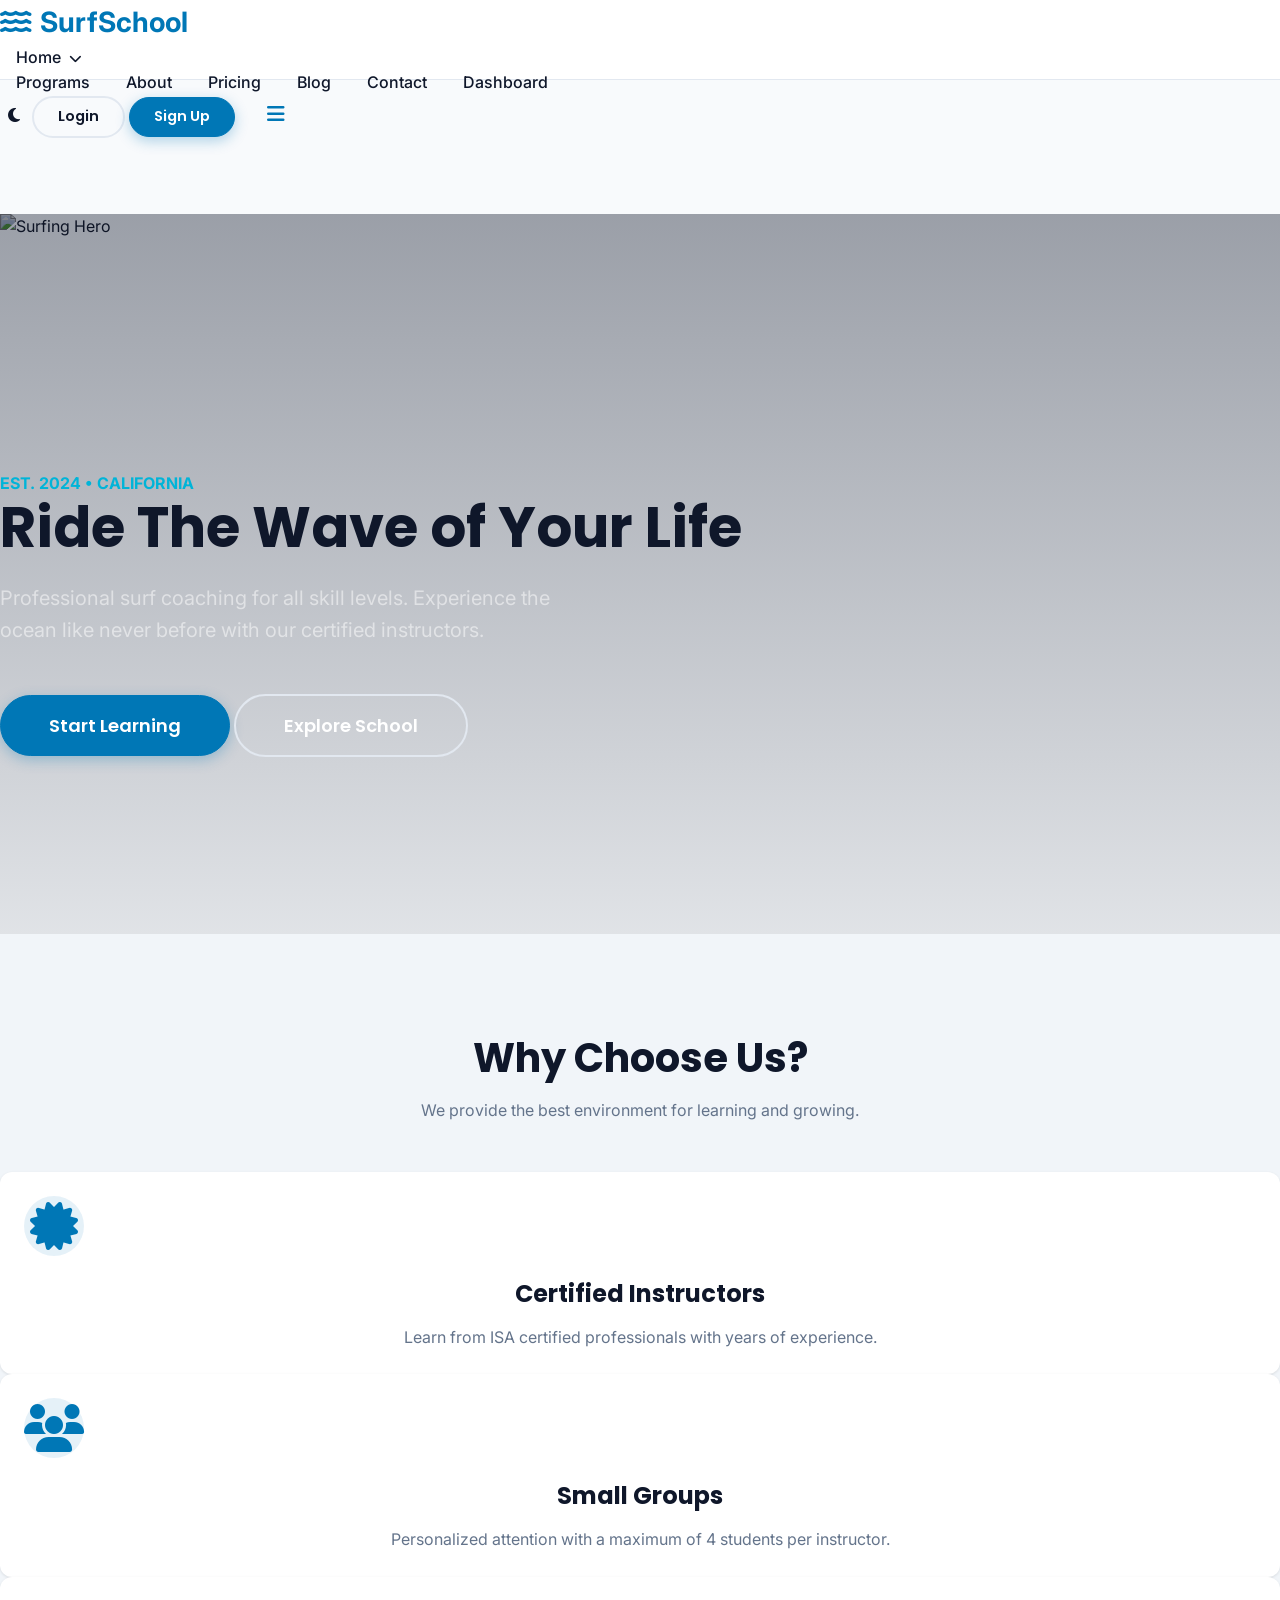
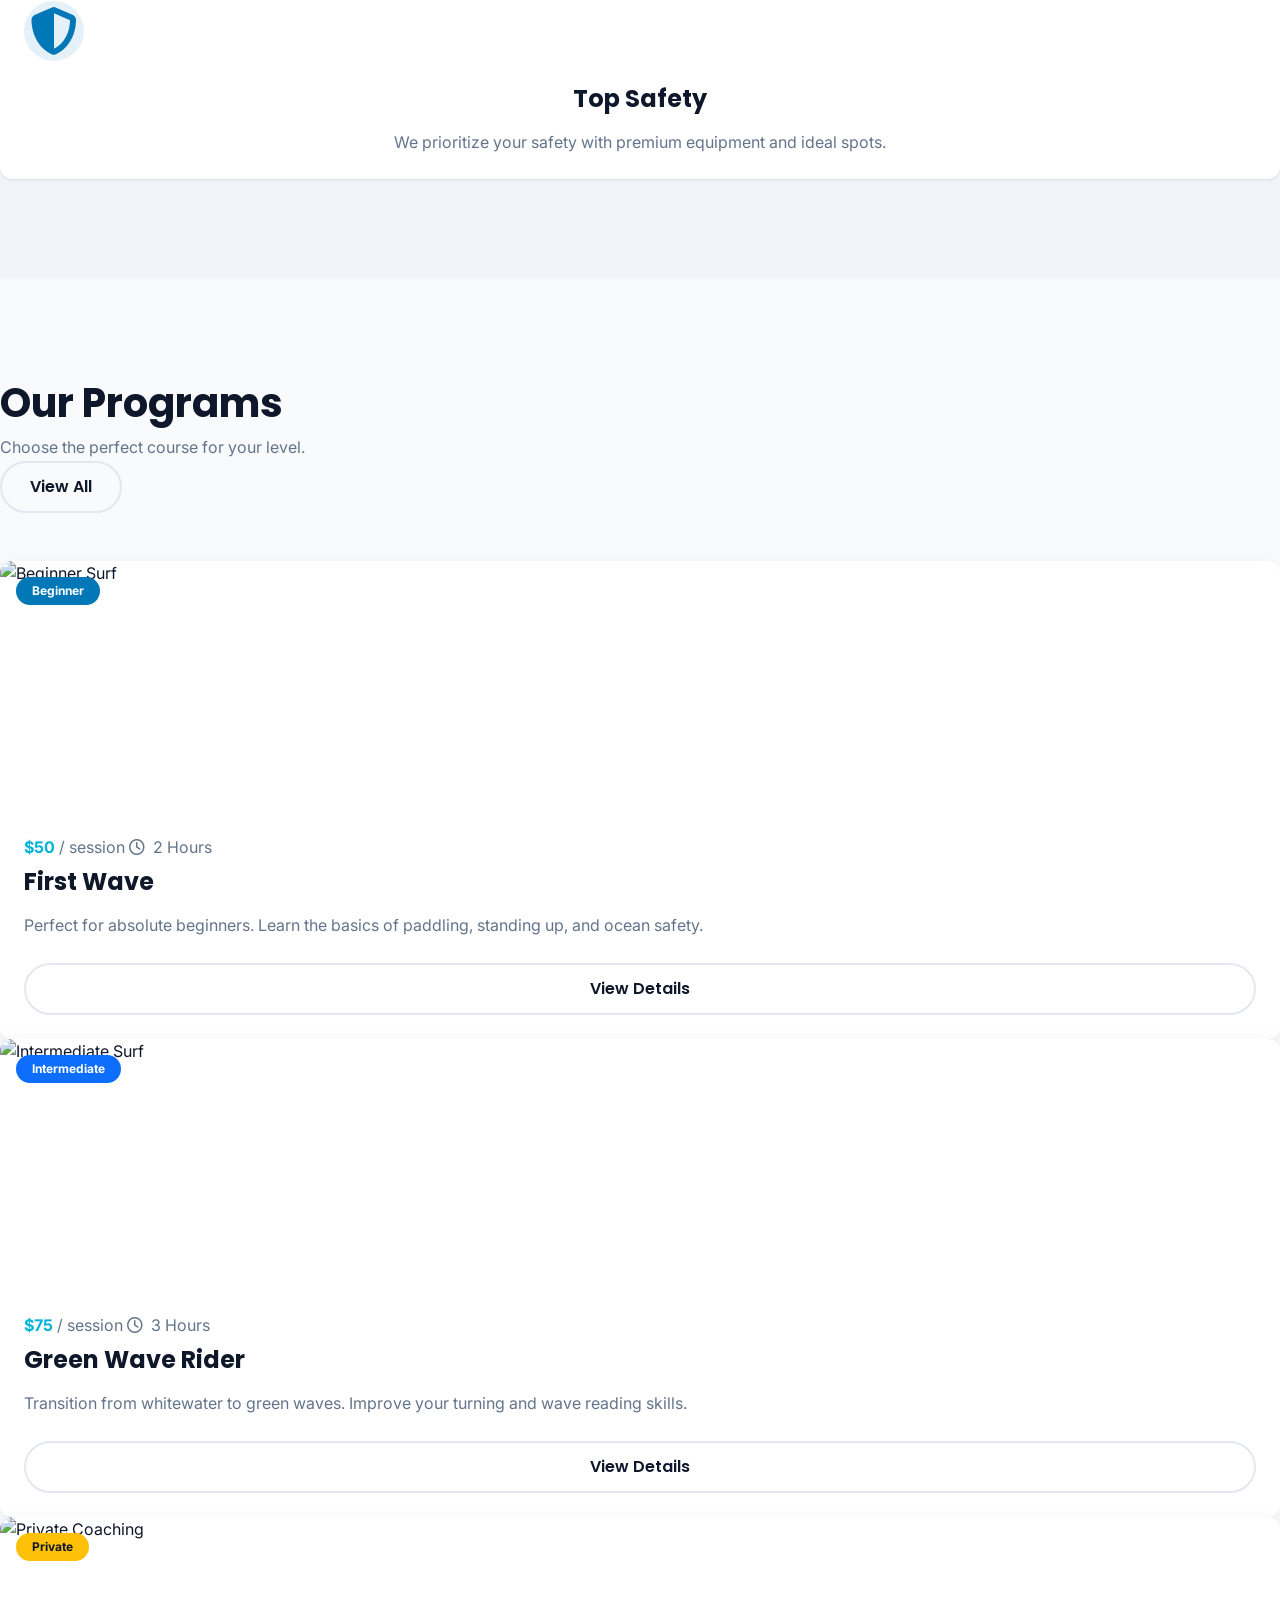
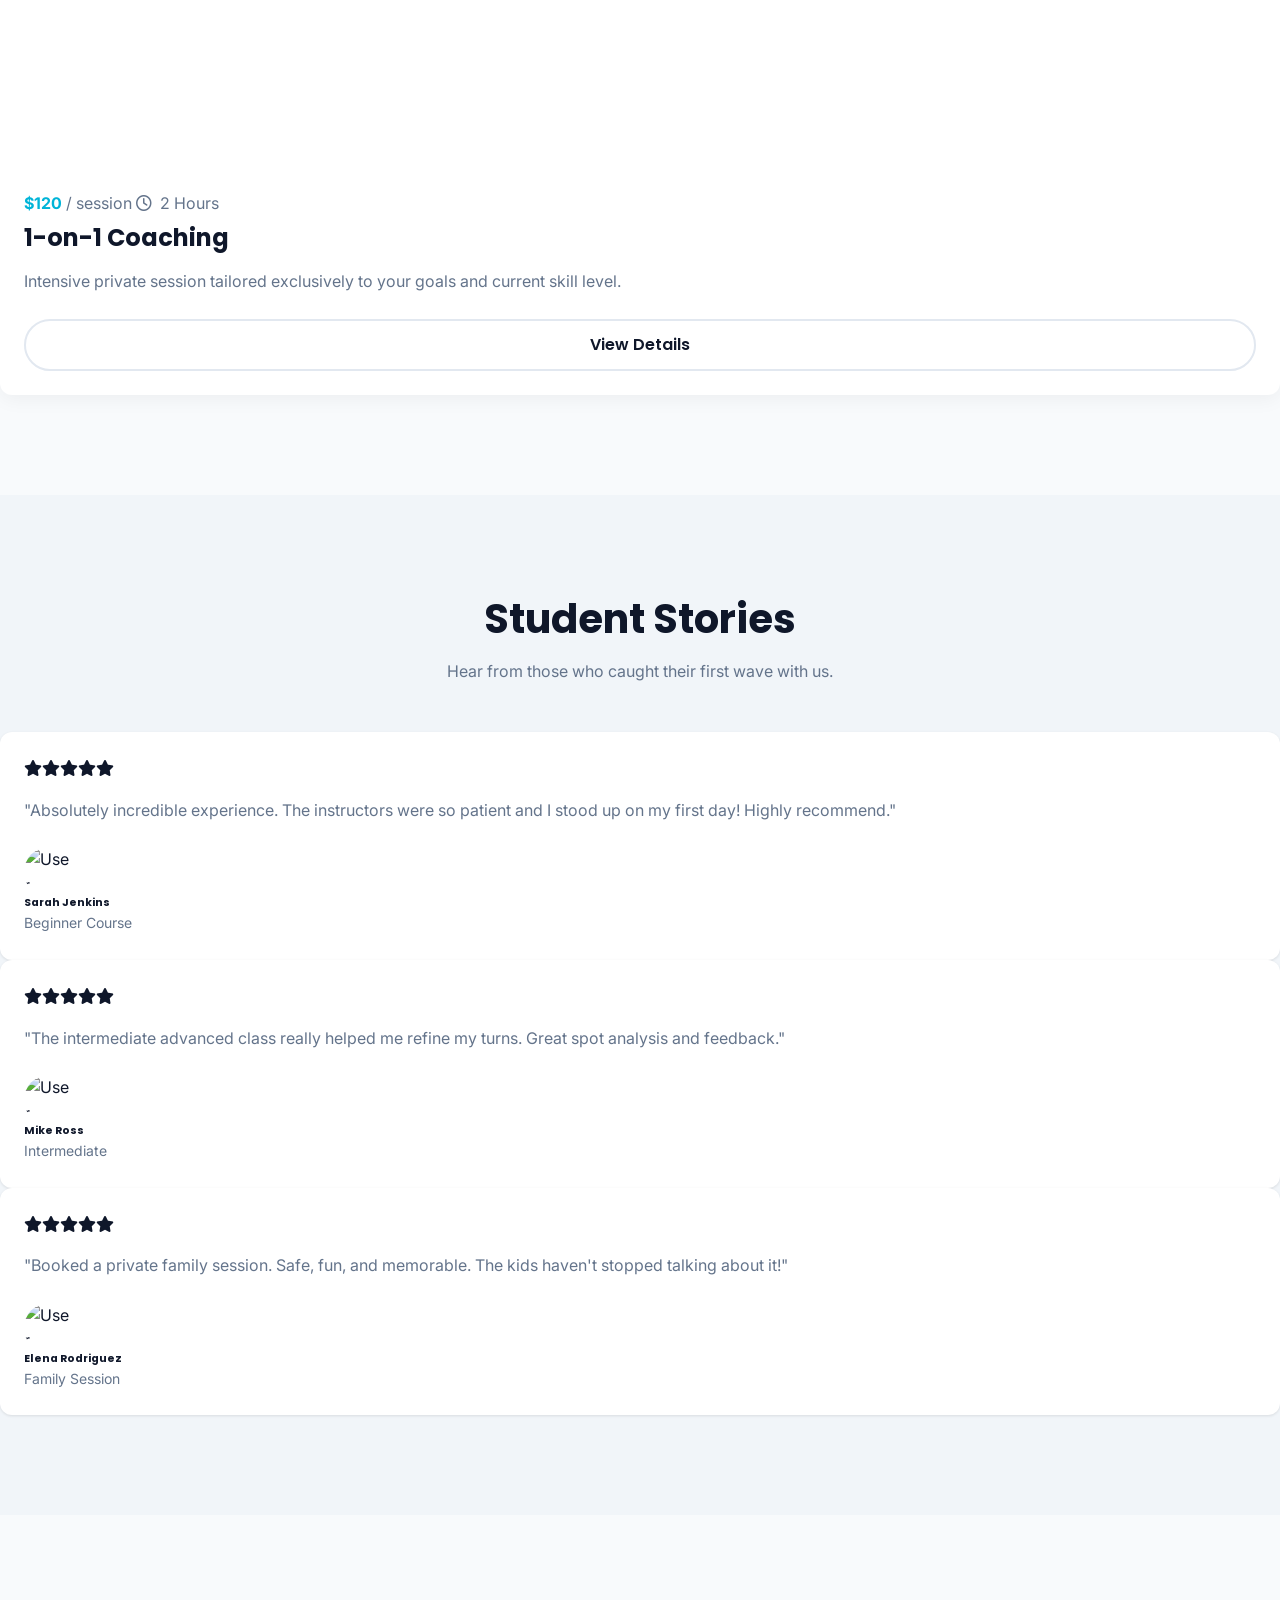
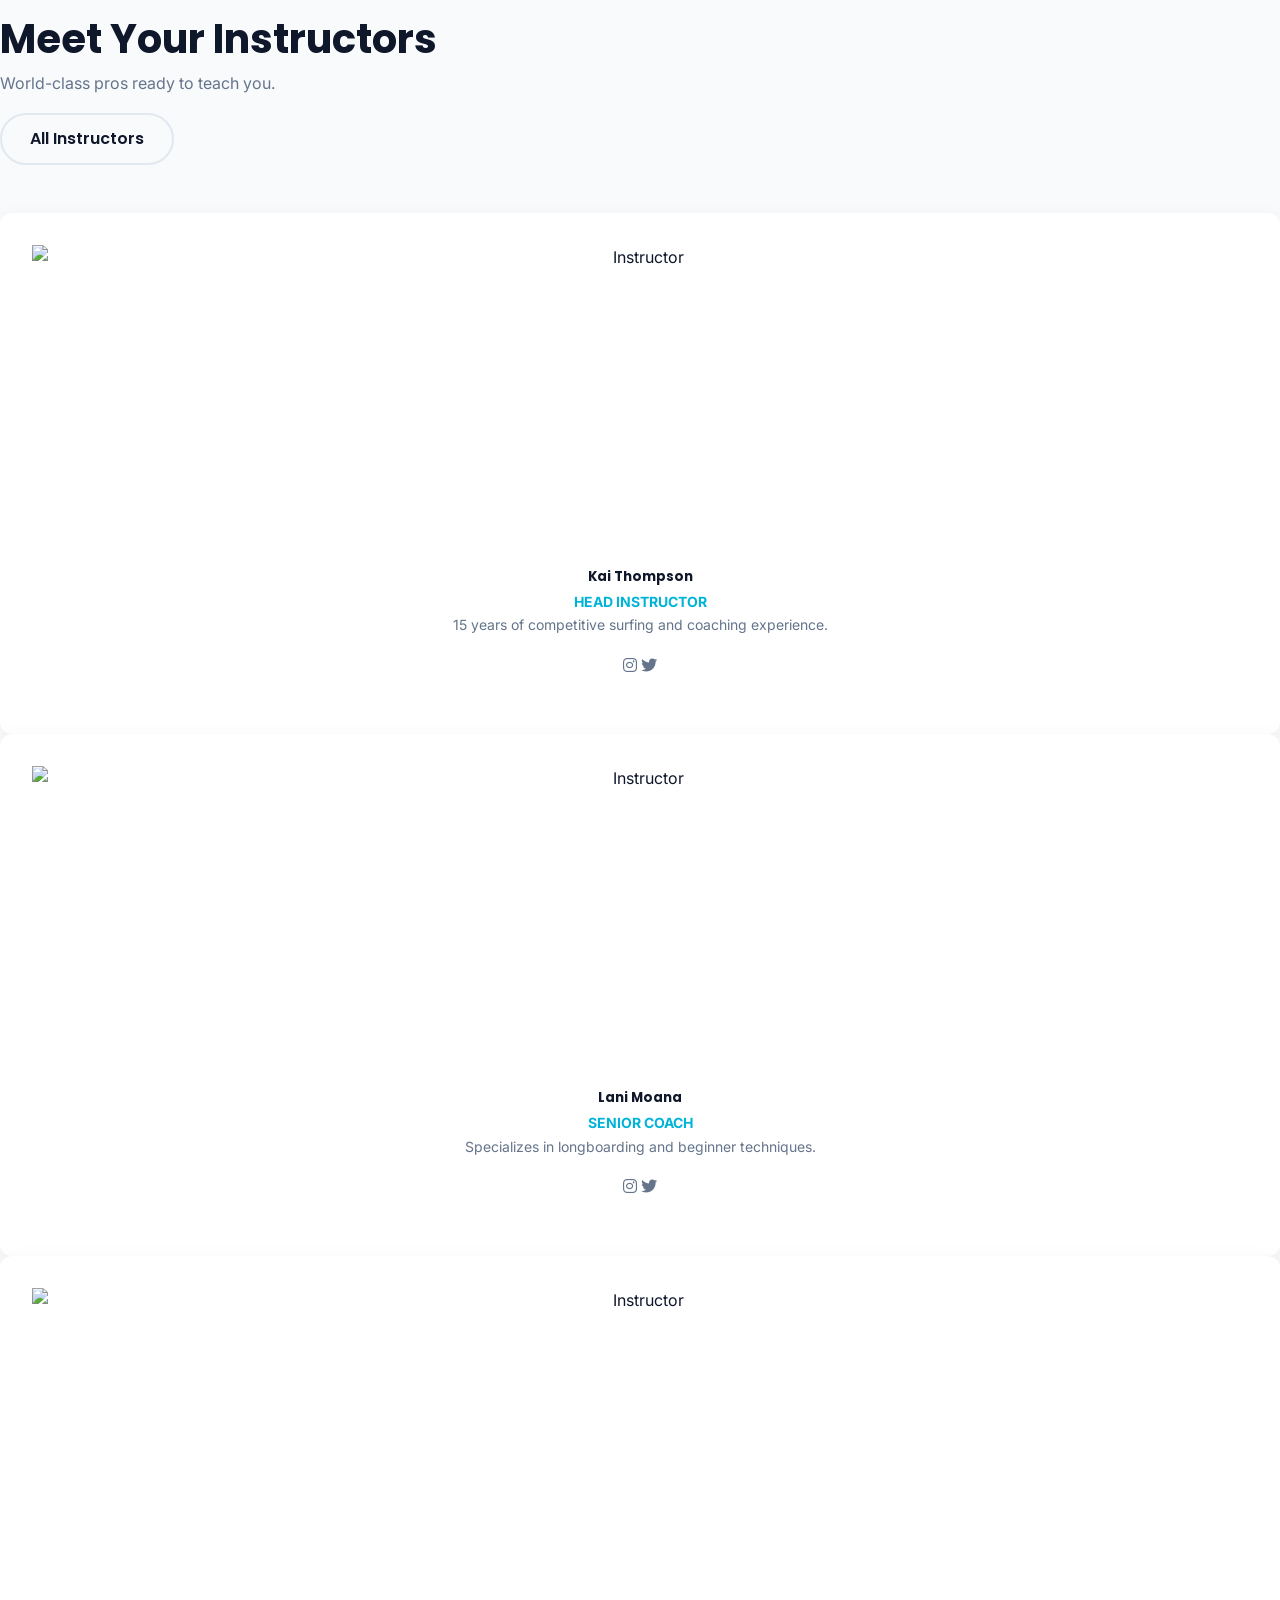
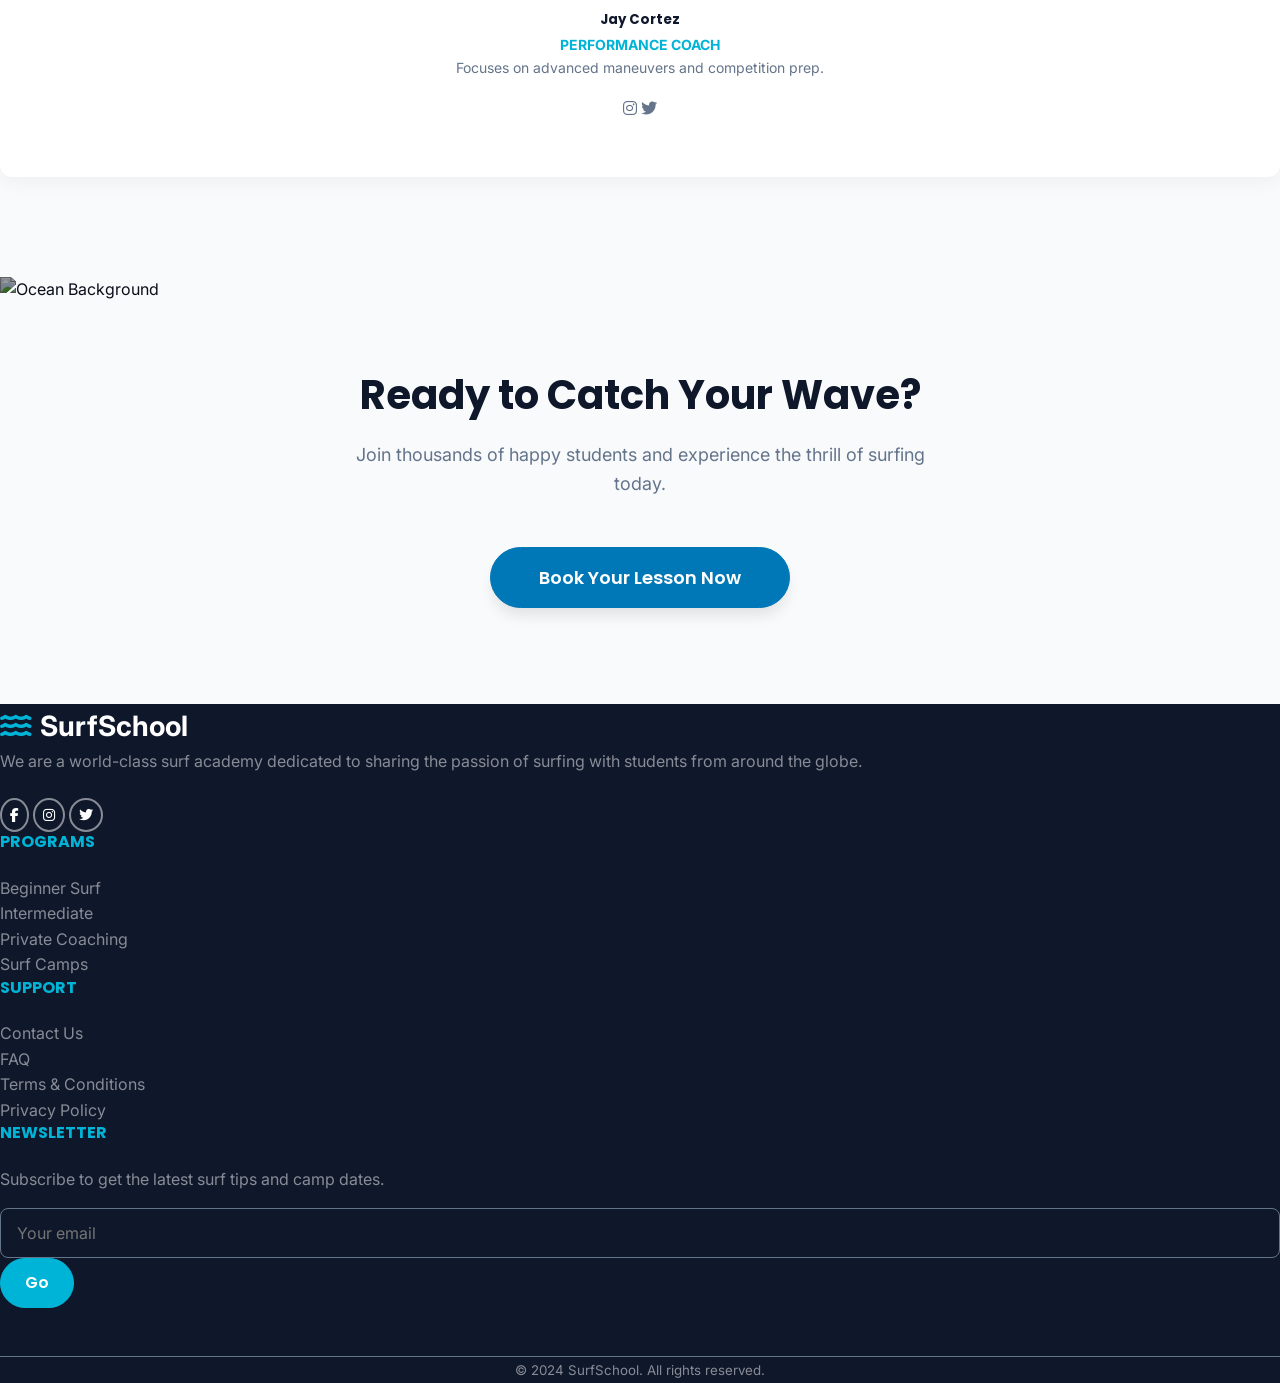
==== index.html @ bff8deb5 "Initial commit" ====
<!DOCTYPE html>
<html lang="en" data-theme="light">

<head>
    <meta charset="UTF-8">
    <meta name="viewport" content="width=device-width, initial-scale=1.0">
    <title>Surf School | Master the Waves</title>
    <meta name="description"
        content="Premier surf academy offering lessons, camps, and private coaching for all levels. Join us and ride the waves today.">

    <!-- Fonts -->
    <link rel="preconnect" href="https://fonts.googleapis.com">
    <link rel="preconnect" href="https://fonts.gstatic.com" crossorigin>
    <link
        href="https://fonts.googleapis.com/css2?family=Inter:wght@400;500;600&family=Poppins:wght@500;600;700&display=swap"
        rel="stylesheet">

    <!-- Bootstrap Grid (CDN) -->
    <link rel="stylesheet" href="https://cdn.jsdelivr.net/npm/bootstrap@5.3.3/dist/css/bootstrap-grid.min.css">

    <!-- Icons -->
    <link rel="stylesheet" href="https://cdnjs.cloudflare.com/ajax/libs/font-awesome/6.4.0/css/all.min.css">

    <!-- Custom CSS -->
    <link rel="stylesheet" href="assets/css/style.css?v=1">
    <link rel="stylesheet" href="assets/css/dark.css?v=1">
    <link rel="stylesheet" href="assets/css/animations.css?v=1">
</head>

<body>

    <!-- Navbar -->
    <nav class="navbar">
        <div class="container d-flex justify-content-between align-items-center">
            <a href="index.html" class="logo text-primary fw-bold h3 mb-0">
                <i class="fa-solid fa-water me-2"></i>SurfSchool
            </a>

            <div class="d-none d-lg-flex align-items-center gap-4">
                <div class="dropdown position-relative">
                    <a href="#" class="nav-link dropdown-toggle">Home <i class="fas fa-chevron-down ms-1"
                            style="font-size: 0.8em;"></i></a>
                    <ul class="dropdown-menu position-absolute bg-white shadow-lg p-2 rounded"
                        style="display: none; top: 100%; left: 0; min-width: 200px; list-style: none;">
                        <li><a href="index.html" class="d-block p-2 text-dark hover-bg-light rounded">Home 1</a></li>
                        <li><a href="home-2.html" class="d-block p-2 text-dark hover-bg-light rounded">Home 2</a></li>
                    </ul>
                </div>
                <a href="programs.html" class="nav-link">Programs</a>
                <a href="about.html" class="nav-link">About</a>
                <a href="pricing.html" class="nav-link">Pricing</a>
                <a href="blog.html" class="nav-link">Blog</a>
                <a href="contact.html" class="nav-link">Contact</a>
                <a href="dashboard.html" class="nav-link">Dashboard</a>
            </div>

            <div class="d-flex align-items-center gap-3">
                <button id="theme-toggle" class="btn btn-outline p-2 border-0 rounded-circle" aria-label="Toggle Theme">
                    <i class="fas fa-moon"></i>
                </button>
                <a href="login.html" class="btn btn-outline d-none d-sm-inline-flex px-4 py-2"
                    style="font-size: 0.9rem;">Login</a>
                <a href="signup.html" class="btn btn-primary d-none d-sm-inline-flex px-4 py-2"
                    style="font-size: 0.9rem;">Sign Up</a>

                <!-- Mobile Menu Button -->
                <button id="menu-toggle" class="d-lg-none btn btn-outline border-0 text-primary">
                    <i class="fas fa-bars fa-lg"></i>
                </button>
            </div>
        </div>
    </nav>

    <!-- Mobile Menu Overlay -->
    <div id="mobile-menu" class="position-fixed top-0 start-0 w-100 h-100 bg-white"
        style="z-index: 999; transform: translateX(100%); transition: transform 0.3s ease; padding-top: 100px;">
        <div class="container d-flex flex-column align-items-center gap-4">
            <a href="index.html" class="h4 text-dark mobile-nav-link">Home</a>
            <a href="programs.html" class="h4 text-dark mobile-nav-link">Programs</a>
            <a href="about.html" class="h4 text-dark mobile-nav-link">About</a>
            <a href="pricing.html" class="h4 text-dark mobile-nav-link">Pricing</a>
            <a href="blog.html" class="h4 text-dark mobile-nav-link">Blog</a>
            <a href="contact.html" class="h4 text-dark mobile-nav-link">Contact</a>
            <a href="dashboard.html" class="h4 text-dark mobile-nav-link">Dashboard</a>
            <div class="d-flex gap-3 mt-4">
                <a href="login.html" class="btn btn-outline px-4">Login</a>
                <a href="signup.html" class="btn btn-primary px-4">Sign Up</a>
            </div>
        </div>
    </div>

    <!-- Hero Section -->
    <header class="hero d-flex align-items-center position-relative">
        <div class="position-absolute top-0 start-0 w-100 h-100" style="z-index: -1;">
            <img src="https://images.unsplash.com/photo-1502680390469-be75c86b636f?q=80&w=2070&auto=format&fit=crop"
                alt="Surfing Hero" class="w-100 h-100 object-cover" style="filter: brightness(0.8);">
            <div class="position-absolute top-0 start-0 w-100 h-100"
                style="background: linear-gradient(180deg, rgba(15, 23, 42, 0.4) 0%, rgba(15, 23, 42, 0.1) 100%);">
            </div>
        </div>

        <div class="container position-relative text-white hero-content">
            <div class="row">
                <div class="col-lg-8">
                    <span class="d-block text-accent fw-bold text-uppercase mb-3 tracking-wider">Est. 2024 •
                        California</span>
                    <h1 class="display-1 fw-bold mb-4">Ride The Wave of Your Life</h1>
                    <p class="lead text-white-50 mb-5" style="font-size: 1.25rem; max-width: 600px;">
                        Professional surf coaching for all skill levels. Experience the ocean like never before with our
                        certified instructors.
                    </p>
                    <div class="d-flex gap-3 flex-wrap">
                        <a href="programs.html" class="btn btn-primary btn-lg px-5 py-3">Start Learning</a>
                        <a href="about.html"
                            class="btn btn-outline text-white border-white btn-lg px-5 py-3 hover-text-dark">Explore
                            School</a>
                    </div>
                </div>
            </div>
        </div>
    </header>

    <!-- Features -->
    <section class="section-padding bg-light">
        <div class="container">
            <div class="text-center mb-5 reveal-on-scroll">
                <h2 class="h1 mb-3">Why Choose Us?</h2>
                <p class="text-secondary">We provide the best environment for learning and growing.</p>
            </div>

            <div class="row g-4 card-grid-stagger">
                <div class="col-md-4">
                    <div class="card h-100 border-0 shadow-sm p-4 text-center">
                        <div class="icon-box text-primary mb-4">
                            <i class="fas fa-certificate fa-3x"></i>
                        </div>
                        <h3 class="h4 mb-3">Certified Instructors</h3>
                        <p class="text-secondary">Learn from ISA certified professionals with years of experience.</p>
                    </div>
                </div>
                <div class="col-md-4">
                    <div class="card h-100 border-0 shadow-sm p-4 text-center">
                        <div class="icon-box text-primary mb-4">
                            <i class="fas fa-users fa-3x"></i>
                        </div>
                        <h3 class="h4 mb-3">Small Groups</h3>
                        <p class="text-secondary">Personalized attention with a maximum of 4 students per instructor.
                        </p>
                    </div>
                </div>
                <div class="col-md-4">
                    <div class="card h-100 border-0 shadow-sm p-4 text-center">
                        <div class="icon-box text-primary mb-4">
                            <i class="fas fa-shield-alt fa-3x"></i>
                        </div>
                        <h3 class="h4 mb-3">Top Safety</h3>
                        <p class="text-secondary">We prioritize your safety with premium equipment and ideal spots.</p>
                    </div>
                </div>
            </div>
        </div>
    </section>

    <!-- Popular Programs -->
    <section class="section-padding">
        <div class="container">
            <div class="d-flex justify-content-between align-items-end mb-5 reveal-on-scroll">
                <div>
                    <h2 class="h1 mb-2">Our Programs</h2>
                    <p class="text-secondary mb-0">Choose the perfect course for your level.</p>
                </div>
                <a href="programs.html" class="btn btn-outline d-none d-md-inline-flex">View All</a>
            </div>

            <div class="row g-4 reveal-on-scroll">
                <!-- Program 1 -->
                <div class="col-lg-4 col-md-6">
                    <div class="card p-0 h-100 overflow-hidden border-0 shadow-card">
                        <div class="position-relative img-zoom-container" style="height: 250px;">
                            <img src="https://images.unsplash.com/photo-1534066060010-3b2dcc3fc73b?q=80&w=2070&auto=format&fit=crop"
                                class="w-100 h-100 object-cover img-zoom" alt="Beginner Surf">
                            <span
                                class="badge bg-primary position-absolute top-0 start-0 m-3 px-3 py-2 rounded-pill">Beginner</span>
                        </div>
                        <div class="card-body p-4">
                            <div class="d-flex justify-content-between align-items-center mb-2">
                                <span class="text-accent fw-bold">$50 <span class="text-secondary fw-normal">/
                                        session</span></span>
                                <span class="text-secondary"><i class="far fa-clock me-1"></i> 2 Hours</span>
                            </div>
                            <h3 class="h4 mb-3"><a href="program-details.html?id=intro"
                                    class="text-reset text-decoration-none">First Wave</a></h3>
                            <p class="text-secondary mb-4">Perfect for absolute beginners. Learn the basics of paddling,
                                standing up, and ocean safety.</p>
                            <a href="program-details.html?id=intro" class="btn btn-outline w-100 rounded-pill">View
                                Details</a>
                        </div>
                    </div>
                </div>

                <!-- Program 2 -->
                <div class="col-lg-4 col-md-6">
                    <div class="card p-0 h-100 overflow-hidden border-0 shadow-card">
                        <div class="position-relative img-zoom-container" style="height: 250px;">
                            <img src="https://images.unsplash.com/photo-1415931633537-351139717d27?q=80&w=2072&auto=format&fit=crop"
                                class="w-100 h-100 object-cover img-zoom" alt="Intermediate Surf">
                            <span
                                class="badge bg-info position-absolute top-0 start-0 m-3 px-3 py-2 rounded-pill">Intermediate</span>
                        </div>
                        <div class="card-body p-4">
                            <div class="d-flex justify-content-between align-items-center mb-2">
                                <span class="text-accent fw-bold">$75 <span class="text-secondary fw-normal">/
                                        session</span></span>
                                <span class="text-secondary"><i class="far fa-clock me-1"></i> 3 Hours</span>
                            </div>
                            <h3 class="h4 mb-3"><a href="program-details.html?id=intermediate"
                                    class="text-reset text-decoration-none">Green Wave Rider</a></h3>
                            <p class="text-secondary mb-4">Transition from whitewater to green waves. Improve your
                                turning and wave reading skills.</p>
                            <a href="program-details.html?id=intermediate"
                                class="btn btn-outline w-100 rounded-pill">View Details</a>
                        </div>
                    </div>
                </div>

                <!-- Program 3 -->
                <div class="col-lg-4 col-md-6">
                    <div class="card p-0 h-100 overflow-hidden border-0 shadow-card">
                        <div class="position-relative img-zoom-container" style="height: 250px;">
                            <img src="https://images.unsplash.com/photo-1528157774130-10901df6081e?q=80&w=2070&auto=format&fit=crop"
                                class="w-100 h-100 object-cover img-zoom" alt="Private Coaching">
                            <span
                                class="badge bg-warning text-dark position-absolute top-0 start-0 m-3 px-3 py-2 rounded-pill">Private</span>
                        </div>
                        <div class="card-body p-4">
                            <div class="d-flex justify-content-between align-items-center mb-2">
                                <span class="text-accent fw-bold">$120 <span class="text-secondary fw-normal">/
                                        session</span></span>
                                <span class="text-secondary"><i class="far fa-clock me-1"></i> 2 Hours</span>
                            </div>
                            <h3 class="h4 mb-3"><a href="program-details.html?id=advanced"
                                    class="text-reset text-decoration-none">1-on-1 Coaching</a></h3>
                            <p class="text-secondary mb-4">Intensive private session tailored exclusively to your goals
                                and current skill level.</p>
                            <a href="program-details.html?id=advanced" class="btn btn-outline w-100 rounded-pill">View
                                Details</a>
                        </div>
                    </div>
                </div>
            </div>
        </div>
    </section>

    <!-- Testimonials -->
    <section class="section-padding bg-light">
        <div class="container">
            <div class="text-center mb-5 reveal-on-scroll">
                <h2 class="h1 mb-3">Student Stories</h2>
                <p class="text-secondary">Hear from those who caught their first wave with us.</p>
            </div>
            <div class="row g-4">
                <div class="col-md-4">
                    <div class="card border-0 shadow-sm p-4 h-100">
                        <div class="mb-3 text-warning">
                            <i class="fas fa-star"></i><i class="fas fa-star"></i><i class="fas fa-star"></i><i
                                class="fas fa-star"></i><i class="fas fa-star"></i>
                        </div>
                        <p class="text-secondary mb-4">"Absolutely incredible experience. The instructors were so
                            patient and I stood up on my first day! Highly recommend."</p>
                        <div class="d-flex align-items-center gap-3">
                            <img src="https://randomuser.me/api/portraits/women/44.jpg" class="rounded-circle"
                                width="50" height="50" alt="User">
                            <div>
                                <h6 class="fw-bold mb-0">Sarah Jenkins</h6>
                                <span class="small text-secondary">Beginner Course</span>
                            </div>
                        </div>
                    </div>
                </div>
                <div class="col-md-4">
                    <div class="card border-0 shadow-sm p-4 h-100">
                        <div class="mb-3 text-warning">
                            <i class="fas fa-star"></i><i class="fas fa-star"></i><i class="fas fa-star"></i><i
                                class="fas fa-star"></i><i class="fas fa-star"></i>
                        </div>
                        <p class="text-secondary mb-4">"The intermediate advanced class really helped me refine my
                            turns. Great spot analysis and feedback."</p>
                        <div class="d-flex align-items-center gap-3">
                            <img src="https://randomuser.me/api/portraits/men/32.jpg" class="rounded-circle" width="50"
                                height="50" alt="User">
                            <div>
                                <h6 class="fw-bold mb-0">Mike Ross</h6>
                                <span class="small text-secondary">Intermediate</span>
                            </div>
                        </div>
                    </div>
                </div>
                <div class="col-md-4">
                    <div class="card border-0 shadow-sm p-4 h-100">
                        <div class="mb-3 text-warning">
                            <i class="fas fa-star"></i><i class="fas fa-star"></i><i class="fas fa-star"></i><i
                                class="fas fa-star"></i><i class="fas fa-star"></i>
                        </div>
                        <p class="text-secondary mb-4">"Booked a private family session. Safe, fun, and memorable. The
                            kids haven't stopped talking about it!"</p>
                        <div class="d-flex align-items-center gap-3">
                            <img src="https://randomuser.me/api/portraits/women/68.jpg" class="rounded-circle"
                                width="50" height="50" alt="User">
                            <div>
                                <h6 class="fw-bold mb-0">Elena Rodriguez</h6>
                                <span class="small text-secondary">Family Session</span>
                            </div>
                        </div>
                    </div>
                </div>
            </div>
        </div>
    </section>

    <!-- Meet The Team -->
    <section class="section-padding">
        <div class="container">
            <div class="d-flex flex-column flex-md-row justify-content-between align-items-end mb-5 reveal-on-scroll">
                <div>
                    <h2 class="h1 mb-2">Meet Your Instructors</h2>
                    <p class="text-secondary mb-0">World-class pros ready to teach you.</p>
                </div>
                <a href="about.html" class="btn btn-outline mt-3 mt-md-0">All Instructors</a>
            </div>
            <div class="row g-4 reveal-on-scroll">
                <div class="col-md-4">
                    <div class="card border-0 overflow-hidden shadow-card text-center">
                        <div class="position-relative" style="height: 300px;">
                            <img src="https://images.unsplash.com/photo-1541534401786-2077eed87a74?q=80&w=2000&auto=format&fit=crop"
                                class="w-100 h-100 object-cover" alt="Instructor">
                        </div>
                        <div class="card-body p-4">
                            <h5 class="fw-bold mb-1">Kai Thompson</h5>
                            <span class="text-accent small text-uppercase fw-bold d-block mb-3">Head Instructor</span>
                            <p class="text-secondary small mb-3">15 years of competitive surfing and coaching
                                experience.</p>
                            <div class="d-flex justify-content-center gap-2">
                                <a href="#" class="text-secondary hover-text-primary"><i
                                        class="fab fa-instagram"></i></a>
                                <a href="#" class="text-secondary hover-text-primary"><i class="fab fa-twitter"></i></a>
                            </div>
                        </div>
                    </div>
                </div>
                <div class="col-md-4">
                    <div class="card border-0 overflow-hidden shadow-card text-center">
                        <div class="position-relative" style="height: 300px;">
                            <img src="https://images.unsplash.com/photo-1502680390469-be75c86b636f?q=80&w=2070&auto=format&fit=crop"
                                class="w-100 h-100 object-cover" alt="Instructor">
                        </div>
                        <div class="card-body p-4">
                            <h5 class="fw-bold mb-1">Lani Moana</h5>
                            <span class="text-accent small text-uppercase fw-bold d-block mb-3">Senior Coach</span>
                            <p class="text-secondary small mb-3">Specializes in longboarding and beginner techniques.
                            </p>
                            <div class="d-flex justify-content-center gap-2">
                                <a href="#" class="text-secondary hover-text-primary"><i
                                        class="fab fa-instagram"></i></a>
                                <a href="#" class="text-secondary hover-text-primary"><i class="fab fa-twitter"></i></a>
                            </div>
                        </div>
                    </div>
                </div>
                <div class="col-md-4">
                    <div class="card border-0 overflow-hidden shadow-card text-center">
                        <div class="position-relative" style="height: 300px;">
                            <img src="https://images.unsplash.com/photo-1596464716127-f2a82984de30?q=80&w=2000&auto=format&fit=crop"
                                class="w-100 h-100 object-cover" alt="Instructor">
                        </div>
                        <div class="card-body p-4">
                            <h5 class="fw-bold mb-1">Jay Cortez</h5>
                            <span class="text-accent small text-uppercase fw-bold d-block mb-3">Performance Coach</span>
                            <p class="text-secondary small mb-3">Focuses on advanced maneuvers and competition prep.</p>
                            <div class="d-flex justify-content-center gap-2">
                                <a href="#" class="text-secondary hover-text-primary"><i
                                        class="fab fa-instagram"></i></a>
                                <a href="#" class="text-secondary hover-text-primary"><i class="fab fa-twitter"></i></a>
                            </div>
                        </div>
                    </div>
                </div>
            </div>
        </div>
    </section>

    <!-- Visual CTA -->
    <section class="position-relative py-5">
        <div class="position-absolute top-0 start-0 w-100 h-100" style="z-index: -1;">
            <img src="https://images.unsplash.com/photo-1507525428034-b723cf961d3e?q=80&w=2073&auto=format&fit=crop"
                class="w-100 h-100 object-cover" style="filter: brightness(0.6);" alt="Ocean Background">
        </div>
        <div class="container text-center text-white py-5">
            <h2 class="display-3 fw-bold mb-4">Ready to Catch Your Wave?</h2>
            <p class="lead mb-5" style="max-width: 600px; margin: 0 auto;">Join thousands of happy students and
                experience the thrill of surfing today.</p>
            <a href="programs.html" class="btn btn-primary btn-lg rounded-pill px-5 py-3 shadow-lg transform-hover">Book
                Your Lesson Now</a>
        </div>
    </section>

    <footer class="bg-dark text-white pt-5 pb-3">
        <div class="container">
            <div class="row g-5 mb-5">
                <div class="col-lg-4">
                    <a href="index.html" class="h3 fw-bold text-white text-decoration-none mb-4 d-block">
                        <i class="fa-solid fa-water text-accent me-2"></i>SurfSchool
                    </a>
                    <p class="text-white-50 mb-4">
                        We are a world-class surf academy dedicated to sharing the passion of surfing with students from
                        around the globe.
                    </p>
                    <div class="d-flex gap-3">
                        <a href="#" class="btn btn-sm btn-outline-light rounded-circle px-2" aria-label="Facebook"><i
                                class="fab fa-facebook-f"></i></a>
                        <a href="#" class="btn btn-sm btn-outline-light rounded-circle px-2" aria-label="Instagram"><i
                                class="fab fa-instagram"></i></a>
                        <a href="#" class="btn btn-sm btn-outline-light rounded-circle px-2" aria-label="Twitter"><i
                                class="fab fa-twitter"></i></a>
                    </div>
                </div>
                <div class="col-lg-2 col-md-4">
                    <h4 class="h6 text-accent text-uppercase fw-bold mb-4">Programs</h4>
                    <ul class="d-flex flex-column gap-2">
                        <li><a href="programs.html" class="text-white-50 text-decoration-none hover-text-white">Beginner
                                Surf</a></li>
                        <li><a href="programs.html"
                                class="text-white-50 text-decoration-none hover-text-white">Intermediate</a></li>
                        <li><a href="programs.html" class="text-white-50 text-decoration-none hover-text-white">Private
                                Coaching</a></li>
                        <li><a href="programs.html" class="text-white-50 text-decoration-none hover-text-white">Surf
                                Camps</a></li>
                    </ul>
                </div>
                <div class="col-lg-2 col-md-4">
                    <h4 class="h6 text-accent text-uppercase fw-bold mb-4">Support</h4>
                    <ul class="d-flex flex-column gap-2">
                        <li><a href="contact.html" class="text-white-50 text-decoration-none hover-text-white">Contact
                                Us</a></li>
                        <li><a href="#" class="text-white-50 text-decoration-none hover-text-white">FAQ</a></li>
                        <li><a href="#" class="text-white-50 text-decoration-none hover-text-white">Terms &
                                Conditions</a></li>
                        <li><a href="#" class="text-white-50 text-decoration-none hover-text-white">Privacy Policy</a>
                        </li>
                    </ul>
                </div>
                <div class="col-lg-4 col-md-4">
                    <h4 class="h6 text-accent text-uppercase fw-bold mb-4">Newsletter</h4>
                    <p class="text-white-50 mb-3">Subscribe to get the latest surf tips and camp dates.</p>
                    <form action="#" class="d-flex gap-2">
                        <input type="email" class="form-control bg-transparent border-secondary text-white"
                            placeholder="Your email">
                        <button class="btn btn-accent px-4">Go</button>
                    </form>
                </div>
            </div>
            <div class="border-top border-secondary pt-3 text-center text-white-50">
                <small>© 2024 SurfSchool. All rights reserved.</small>
            </div>
        </div>
    </footer>

    <!-- Scripts -->
    <script src="https://cdnjs.cloudflare.com/ajax/libs/gsap/3.12.2/gsap.min.js"></script>
    <script src="https://cdnjs.cloudflare.com/ajax/libs/gsap/3.12.2/ScrollTrigger.min.js"></script>
    <script src="assets/js/theme-toggle.js"></script>
    <script src="assets/js/animations.js"></script>
    <script src="assets/js/main.js"></script>
</body>

</html>
---- assets/css/style.css ----
:root {
    /* Color Palette - Light Mode */
    --primary: #0077B6;
    --primary-dark: #005f92;
    --accent: #00B4D8;
    --background: #F8FAFC;
    --surface: #FFFFFF;
    --text-primary: #0F172A;
    --text-secondary: #64748B;
    --text-white: #ffffff;
    --text-white-50: rgba(255, 255, 255, 0.5);
    --border: #E2E8F0;

    /* Spacing & Layout */
    --header-height: 80px;
    --border-radius-sm: 8px;
    --border-radius-md: 12px;
    --border-radius-lg: 20px;

    /* Fonts */
    --font-heading: 'Poppins', sans-serif;
    --font-body: 'Inter', sans-serif;

    /* Shadows */
    --shadow-sm: 0 1px 3px rgba(0, 0, 0, 0.1);
    --shadow-md: 0 4px 6px -1px rgba(0, 0, 0, 0.1);
    --shadow-lg: 0 10px 15px -3px rgba(0, 0, 0, 0.1);
    --shadow-card: 0 4px 20px rgba(0, 0, 0, 0.05);

    /* Transitions */
    --transition-fast: 0.2s ease;
    --transition-normal: 0.3s ease;
}

/* Reset & Base */
*,
*::before,
*::after {
    box-sizing: border-box;
    margin: 0;
    padding: 0;
}

body {
    font-family: var(--font-body);
    background-color: var(--background);
    color: var(--text-primary);
    line-height: 1.6;
    overflow-x: hidden;
}

h1,
h2,
h3,
h4,
h5,
h6 {
    font-family: var(--font-heading);
    font-weight: 700;
    color: var(--text-primary);
    line-height: 1.2;
    margin-bottom: 1rem;
}

a {
    text-decoration: none;
    color: inherit;
    transition: var(--transition-fast);
}

ul {
    list-style: none;
    padding-left: 0;
}

img {
    max-width: 100%;
    display: block;
    height: auto;
}

/* --------------------------
   UTILITIES (Mini-Bootstrap)
   -------------------------- */

/* Spacing Scale (0-5) */
.m-0 {
    margin: 0 !important;
}

.m-1 {
    margin: 0.25rem !important;
}

.m-2 {
    margin: 0.5rem !important;
}

.m-3 {
    margin: 1rem !important;
}

.m-4 {
    margin: 1.5rem !important;
}

.m-5 {
    margin: 3rem !important;
}

.mt-0 {
    margin-top: 0 !important;
}

.mt-3 {
    margin-top: 1rem !important;
}

.mt-4 {
    margin-top: 1.5rem !important;
}

.mt-5 {
    margin-top: 3rem !important;
}

.mb-0 {
    margin-bottom: 0 !important;
}

.mb-1 {
    margin-bottom: 0.25rem !important;
}

.mb-2 {
    margin-bottom: 0.5rem !important;
}

.mb-3 {
    margin-bottom: 1rem !important;
}

.mb-4 {
    margin-bottom: 1.5rem !important;
}

.mb-5 {
    margin-bottom: 3rem !important;
}

.ms-1 {
    margin-left: 0.25rem !important;
}

.ms-2 {
    margin-left: 0.5rem !important;
}

.me-1 {
    margin-right: 0.25rem !important;
}

.me-2 {
    margin-right: 0.5rem !important;
}

.p-0 {
    padding: 0 !important;
}

.p-2 {
    padding: 0.5rem !important;
}

.p-3 {
    padding: 1rem !important;
}

.p-4 {
    padding: 1.5rem !important;
}

.p-5 {
    padding: 3rem !important;
}

.px-2 {
    padding-left: 0.5rem !important;
    padding-right: 0.5rem !important;
}

.px-3 {
    padding-left: 1rem !important;
    padding-right: 1rem !important;
}

.px-4 {
    padding-left: 1.5rem !important;
    padding-right: 1.5rem !important;
}

.px-5 {
    padding-left: 3rem !important;
    padding-right: 3rem !important;
}

.py-2 {
    padding-top: 0.5rem !important;
    padding-bottom: 0.5rem !important;
}

.py-3 {
    padding-top: 1rem !important;
    padding-bottom: 1rem !important;
}

.py-5 {
    padding-top: 3rem !important;
    padding-bottom: 3rem !important;
}

.gap-2 {
    gap: 0.5rem !important;
}

.gap-3 {
    gap: 1rem !important;
}

.gap-4 {
    gap: 1.5rem !important;
}

/* Text Utilities */
.text-center {
    text-align: center !important;
}

.text-start {
    text-align: left !important;
}

.text-end {
    text-align: right !important;
}

.text-primary {
    color: var(--primary) !important;
}

.text-accent {
    color: var(--accent) !important;
}

.text-secondary {
    color: var(--text-secondary) !important;
}

.text-dark {
    color: var(--text-primary) !important;
}

.text-white {
    color: var(--text-white) !important;
}

.text-white-50 {
    color: var(--text-white-50) !important;
}

.fw-normal {
    font-weight: 400 !important;
}

.fw-medium {
    font-weight: 500 !important;
}

.fw-bold {
    font-weight: 700 !important;
}

.text-uppercase {
    text-transform: uppercase !important;
}

.text-decoration-none {
    text-decoration: none !important;
}

.text-decoration-line-through {
    text-decoration: line-through !important;
}

.hover-text-dark:hover {
    color: var(--text-primary) !important;
}

.hover-text-white:hover {
    color: white !important;
}

.hover-text-primary:hover {
    color: var(--primary) !important;
}

.display-1 {
    font-size: 3.5rem;
    line-height: 1.1;
}

.display-2 {
    font-size: 3rem;
    line-height: 1.1;
}

.display-3 {
    font-size: 2.5rem;
    line-height: 1.1;
}

.display-4 {
    font-size: 2rem;
    line-height: 1.1;
}

.h1 {
    font-size: 2.5rem;
}

.h2 {
    font-size: 2rem;
}

.h3 {
    font-size: 1.75rem;
}

.h4 {
    font-size: 1.5rem;
}

.h5 {
    font-size: 1.25rem;
}

.h6 {
    font-size: 1rem;
}

.lead {
    font-size: 1.125rem;
    color: var(--text-secondary);
    font-weight: 400;
}

.small {
    font-size: 0.875rem;
}

/* Backgrounds */
.bg-light {
    background-color: #F1F5F9 !important;
}

.bg-white {
    background-color: #ffffff !important;
}

.bg-dark {
    background-color: #0F172A !important;
}

.bg-primary {
    background-color: var(--primary) !important;
}

.bg-accent {
    background-color: var(--accent) !important;
}

.bg-transparent {
    background-color: transparent !important;
}

.bg-surface {
    background-color: var(--surface) !important;
}

.hover-bg-light:hover {
    background-color: #F1F5F9 !important;
}

/* Borders & Radius */
.border {
    border: 1px solid var(--border) !important;
}

.border-0 {
    border: 0 !important;
}

.border-top {
    border-top: 1px solid var(--border) !important;
}

.border-bottom {
    border-bottom: 1px solid var(--border) !important;
}

.border-secondary {
    border-color: var(--text-secondary) !important;
}

.rounded {
    border-radius: var(--border-radius-sm) !important;
}

.rounded-3 {
    border-radius: var(--border-radius-md) !important;
}

.rounded-4 {
    border-radius: var(--border-radius-lg) !important;
}

.rounded-5 {
    border-radius: 2rem !important;
}

.rounded-circle {
    border-radius: 50% !important;
}

.rounded-pill {
    border-radius: 50rem !important;
}

/* Shadows */
.shadow-sm {
    box-shadow: var(--shadow-sm) !important;
}

.shadow-lg {
    box-shadow: var(--shadow-lg) !important;
}

/* Positioning */
.position-relative {
    position: relative !important;
}

.position-absolute {
    position: absolute !important;
}

.fixed-top {
    position: fixed;
    top: 0;
    right: 0;
    left: 0;
    z-index: 1030;
}

.sticky-top {
    position: sticky;
    top: 0;
    z-index: 1020;
}

.top-0 {
    top: 0 !important;
}

.bottom-0 {
    bottom: 0 !important;
}

.start-0 {
    left: 0 !important;
}

.end-0 {
    right: 0 !important;
}

.top-50 {
    top: 50% !important;
}

.start-50 {
    left: 50% !important;
}

.translate-middle {
    transform: translate(-50%, -50%) !important;
}

/* Sizing */
.w-100 {
    width: 100% !important;
}

.h-100 {
    height: 100% !important;
}

.h-50 {
    height: 50% !important;
}

.vh-100 {
    height: 100vh !important;
}

.min-vh-100 {
    min-height: 100vh !important;
}

/* Object Fit */
.object-cover {
    object-fit: cover !important;
}

/* --------------------------
   COMPONENTS
   -------------------------- */

/* Buttons */
.btn {
    display: inline-flex;
    align-items: center;
    justify-content: center;
    padding: 12px 28px;
    font-family: var(--font-heading);
    font-weight: 600;
    font-size: 1rem;
    border-radius: 50px;
    transition: all 0.3s ease;
    cursor: pointer;
    border: 2px solid transparent;
    gap: 8px;
    text-decoration: none;
    line-height: 1.5;
}

.btn-sm {
    padding: 8px 16px;
    font-size: 0.875rem;
}

.btn-lg {
    padding: 16px 32px;
    font-size: 1.125rem;
}

.btn-primary {
    background-color: var(--primary);
    color: white;
    border: 1px solid var(--primary);
    box-shadow: 0 4px 14px rgba(0, 119, 182, 0.3);
}

.btn-primary:hover {
    background-color: var(--primary-dark);
    transform: translateY(-2px);
    box-shadow: 0 6px 20px rgba(0, 119, 182, 0.4);
    color: white;
}

.btn-outline {
    background: transparent;
    border-color: var(--border);
    color: var(--text-primary);
}

.btn-outline:hover {
    background: var(--background);
    color: var(--primary);
    border-color: var(--primary);
}

.btn-outline-primary {
    background: transparent;
    border-color: var(--primary);
    color: var(--primary);
}

.btn-outline-primary:hover {
    background: var(--primary);
    color: white;
}

.btn-outline-light {
    border-color: rgba(255, 255, 255, 0.5);
    color: white;
}

.btn-outline-light:hover {
    background: white;
    color: var(--primary);
}

.btn-outline-secondary {
    border-color: var(--text-secondary);
    color: var(--text-secondary);
}

.btn-outline-secondary:hover {
    background: var(--text-secondary);
    color: white;
}

.btn-accent {
    background: var(--accent);
    color: white;
    border: 1px solid var(--accent);
}

.btn-accent:hover {
    filter: brightness(1.1);
    box-shadow: 0 0 15px rgba(0, 180, 216, 0.5);
    color: white;
}

/* Navbar */
.navbar {
    height: var(--header-height);
    background: rgba(255, 255, 255, 0.9);
    backdrop-filter: blur(10px);
    border-bottom: 1px solid var(--border);
    position: fixed;
    top: 0;
    width: 100%;
    z-index: 1000;
    transition: all 0.3s ease;
}

.navbar-scrolled {
    box-shadow: var(--shadow-sm);
    background: rgba(255, 255, 255, 0.95);
}

.nav-link {
    font-weight: 500;
    color: var(--text-primary);
    position: relative;
    padding: 0.5rem 1rem;
}

.nav-link:hover,
.nav-link.active {
    color: var(--primary);
}

/* Dropdown */
.dropdown-menu {
    border: 1px solid var(--border);
    box-shadow: var(--shadow-lg);
}

@media (min-width: 992px) {
    .dropdown:hover .dropdown-menu {
        display: block !important;
    }
}

/* Cards */
.card {
    background: var(--surface);
    border-radius: var(--border-radius-md);
    box-shadow: var(--shadow-card);
    border: 1px solid var(--border);
    transition: var(--transition-normal);
    position: relative;
    display: flex;
    flex-direction: column;
    min-width: 0;
    word-wrap: break-word;
}

.card:not(.p-0) {
    padding: 2rem;
}

.card-body {
    flex: 1 1 auto;
    padding: 1rem 1rem;
}

.card:hover {
    transform: translateY(-5px);
    box-shadow: var(--shadow-lg);
}

/* Forms */
.form-control {
    display: block;
    width: 100%;
    padding: 0.75rem 1rem;
    font-family: var(--font-body);
    font-size: 1rem;
    font-weight: 400;
    line-height: 1.5;
    color: var(--text-primary);
    background-color: var(--surface);
    background-clip: padding-box;
    border: 1px solid var(--border);
    appearance: none;
    border-radius: var(--border-radius-sm);
    transition: border-color 0.15s ease-in-out, box-shadow 0.15s ease-in-out;
}

.form-control:focus {
    color: var(--text-primary);
    background-color: var(--surface);
    border-color: var(--accent);
    outline: 0;
    box-shadow: 0 0 0 0.25rem rgba(0, 180, 216, 0.25);
}

/* Badges */
.badge {
    display: inline-block;
    padding: 0.35em 0.65em;
    font-size: 0.75em;
    font-weight: 700;
    line-height: 1;
    color: #fff;
    text-align: center;
    white-space: nowrap;
    vertical-align: baseline;
    border-radius: var(--border-radius-sm);
}

.bg-info {
    background-color: #0d6efd !important;
}

.bg-success {
    background-color: #198754 !important;
}

.bg-warning {
    background-color: #ffc107 !important;
}

.bg-danger {
    background-color: #dc3545 !important;
}

/* Layout */
.section-padding {
    padding: 100px 0;
}

.hero {
    min-height: 80vh;
    display: flex;
    align-items: center;
    position: relative;
    overflow: hidden;
    padding-top: var(--header-height);
}

/* Animations Helpers */
.hover-lift {
    transition: transform 0.3s ease, box-shadow 0.3s ease;
}

.hover-lift:hover {
    transform: translateY(-5px);
}

.icon-box {
    display: inline-flex;
    align-items: center;
    justify-content: center;
    width: 60px;
    height: 60px;
    border-radius: 50%;
    background-color: rgba(0, 119, 182, 0.1);
    color: var(--primary);
}

.img-zoom-container {
    overflow: hidden;
}
---- assets/css/dark.css ----
[data-theme="dark"] {
    --primary: #0077B6;
    --primary-dark: #0096C7;
    /* Lighter in dark mode for contrast */
    --background: #0B1E2D;
    --surface: #132B3D;
    --text-primary: #E2E8F0;
    --text-secondary: #94A3B8;
    --border: #1E3A52;
    --shadow-card: 0 4px 20px rgba(0, 0, 0, 0.3);
    --shadow-sm: 0 1px 3px rgba(0, 0, 0, 0.5);
}

[data-theme="dark"] body {
    background-color: var(--background);
    color: var(--text-primary);
}

[data-theme="dark"] .navbar {
    background: rgba(11, 30, 45, 0.9);
    border-bottom: 1px solid rgba(255, 255, 255, 0.05);
}

[data-theme="dark"] .card {
    background-color: var(--surface);
    border-color: rgba(255, 255, 255, 0.05);
}

[data-theme="dark"] .text-inverse {
    color: var(--background);
}

[data-theme="dark"] .bg-light {
    background-color: #0F2535 !important;
}

[data-theme="dark"] .bg-white {
    background-color: var(--surface) !important;
}

/* Accent Glow */
[data-theme="dark"] .btn-accent {
    box-shadow: 0 0 20px rgba(0, 212, 255, 0.3);
}

[data-theme="dark"] .hero-glow {
    position: absolute;
    width: 600px;
    height: 600px;
    background: radial-gradient(circle, rgba(0, 180, 216, 0.15) 0%, rgba(0, 0, 0, 0) 70%);
    top: -10%;
    right: -10%;
    z-index: 0;
    pointer-events: none;
}
---- assets/css/animations.css ----
/* Initial States for Scroll Animations */
.reveal-up {
    opacity: 0;
    transform: translateY(30px);
    transition: all 0.8s cubic-bezier(0.5, 0, 0, 1);
}

.reveal-up.active {
    opacity: 1;
    transform: translateY(0);
}

.reveal-in {
    opacity: 0;
    transition: opacity 1s ease;
}

.reveal-in.active {
    opacity: 1;
}

/* Button Glow implemented in style.css but advanced effects here */
@keyframes pulse-glow {
    0% {
        box-shadow: 0 0 0 0 rgba(0, 180, 216, 0.4);
    }

    70% {
        box-shadow: 0 0 0 10px rgba(0, 180, 216, 0);
    }

    100% {
        box-shadow: 0 0 0 0 rgba(0, 180, 216, 0);
    }
}

.btn-pulse {
    animation: pulse-glow 2s infinite;
}

/* Image Hover Zoom */
.img-zoom-container {
    overflow: hidden;
    border-radius: var(--border-radius-md);
}

.img-zoom {
    transition: transform 0.5s ease;
}

.img-zoom-container:hover .img-zoom {
    transform: scale(1.05);
}
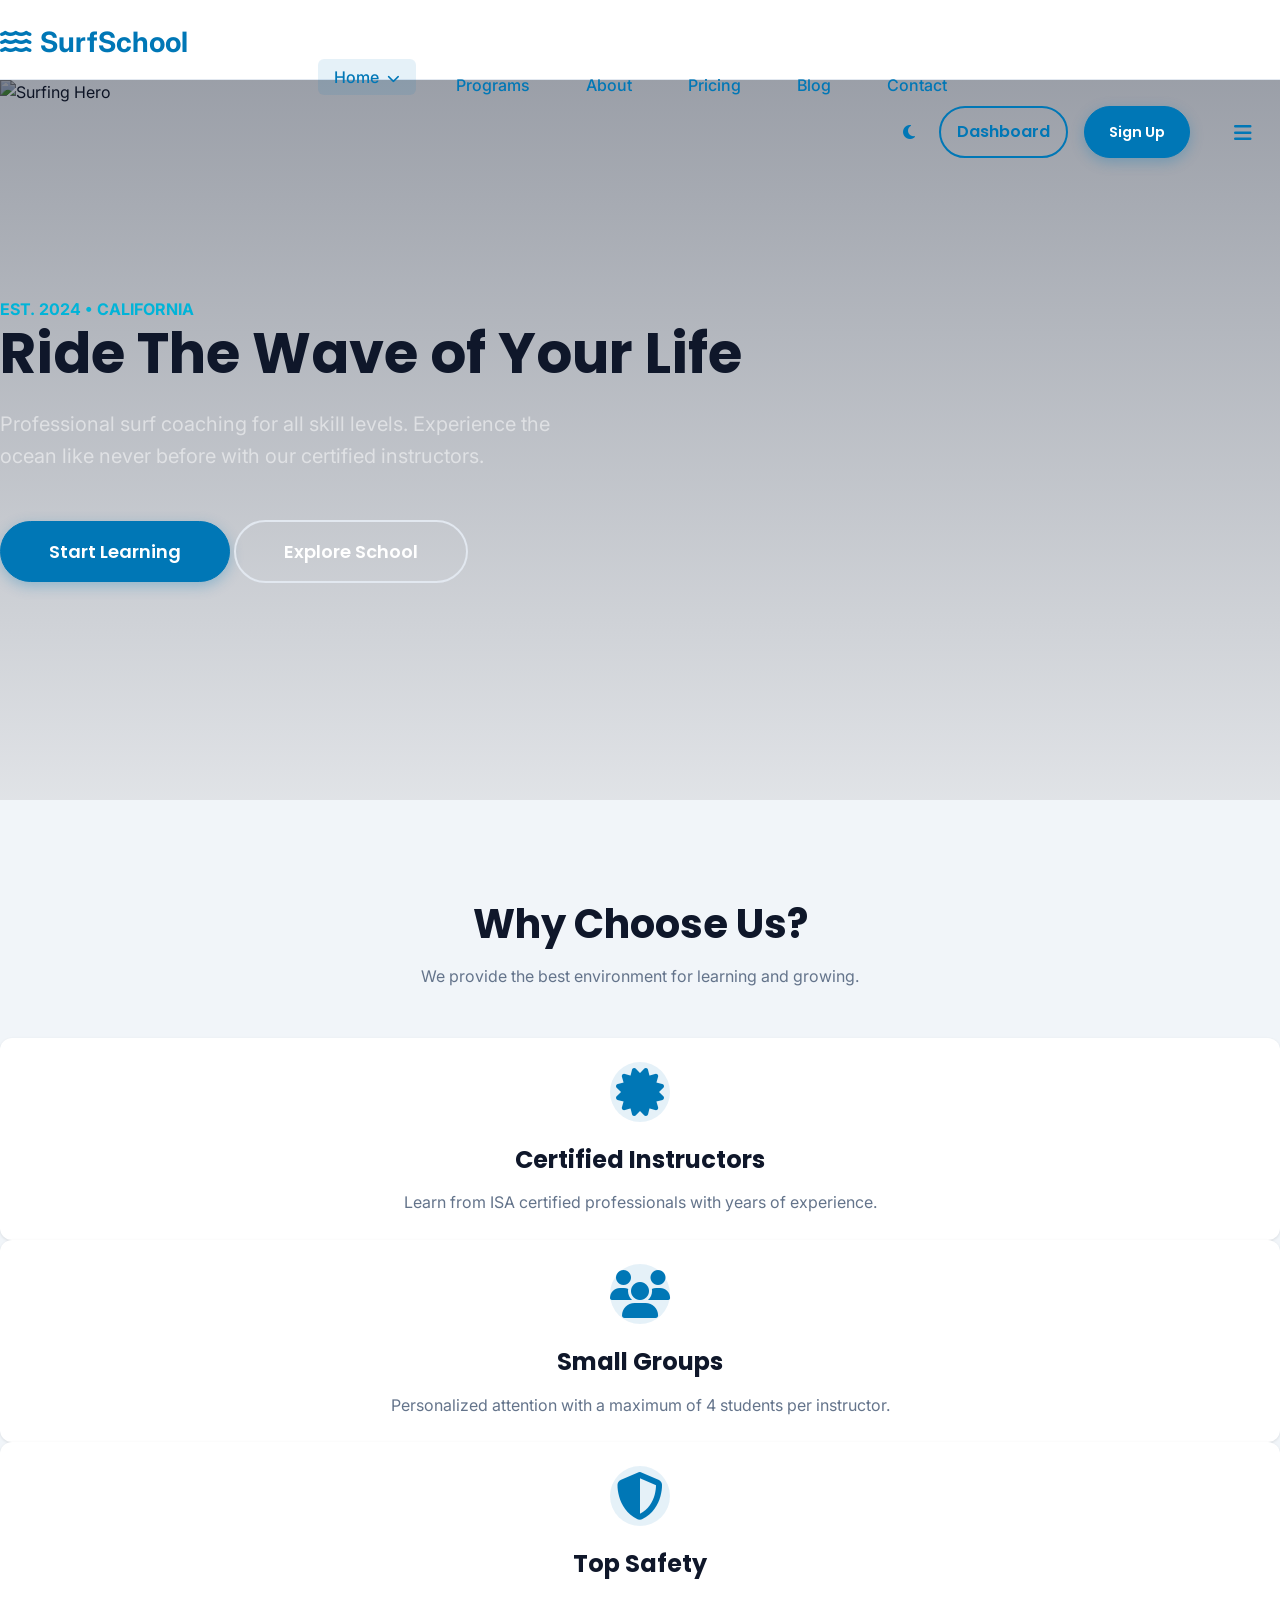
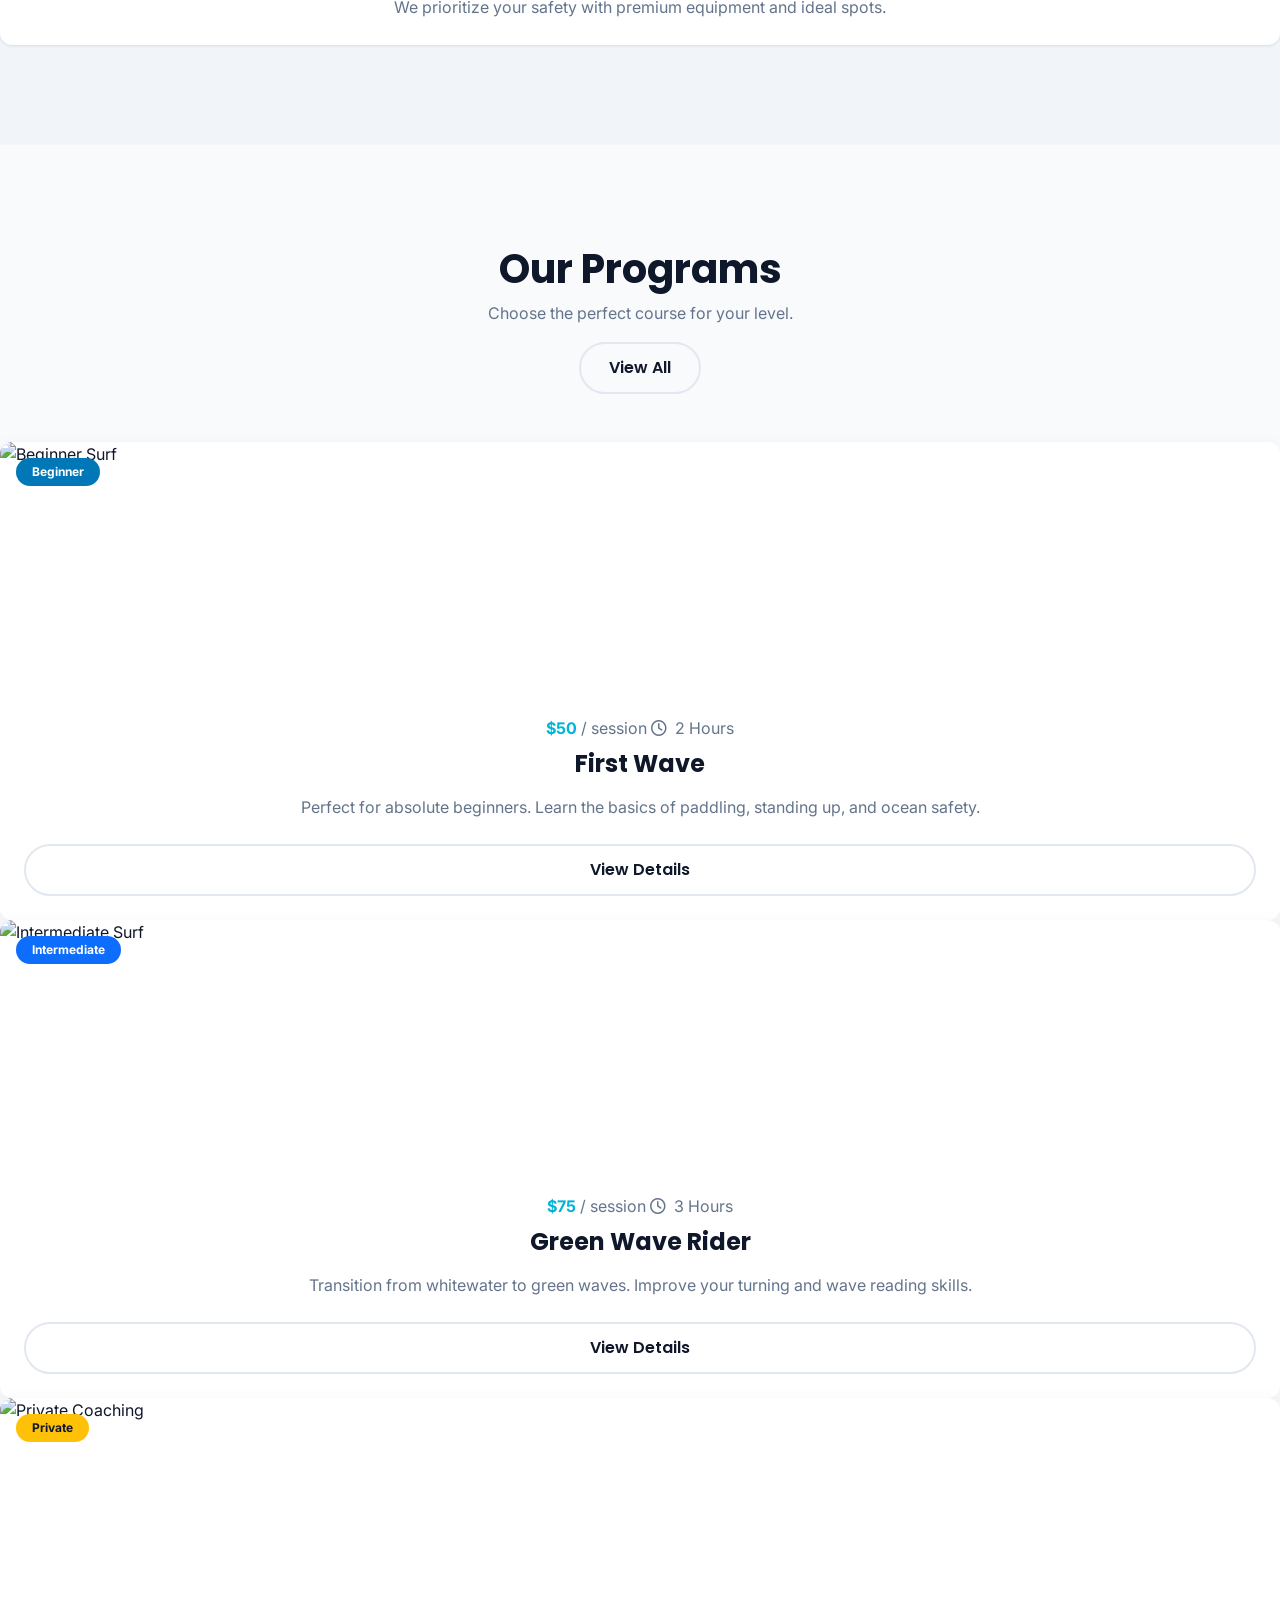
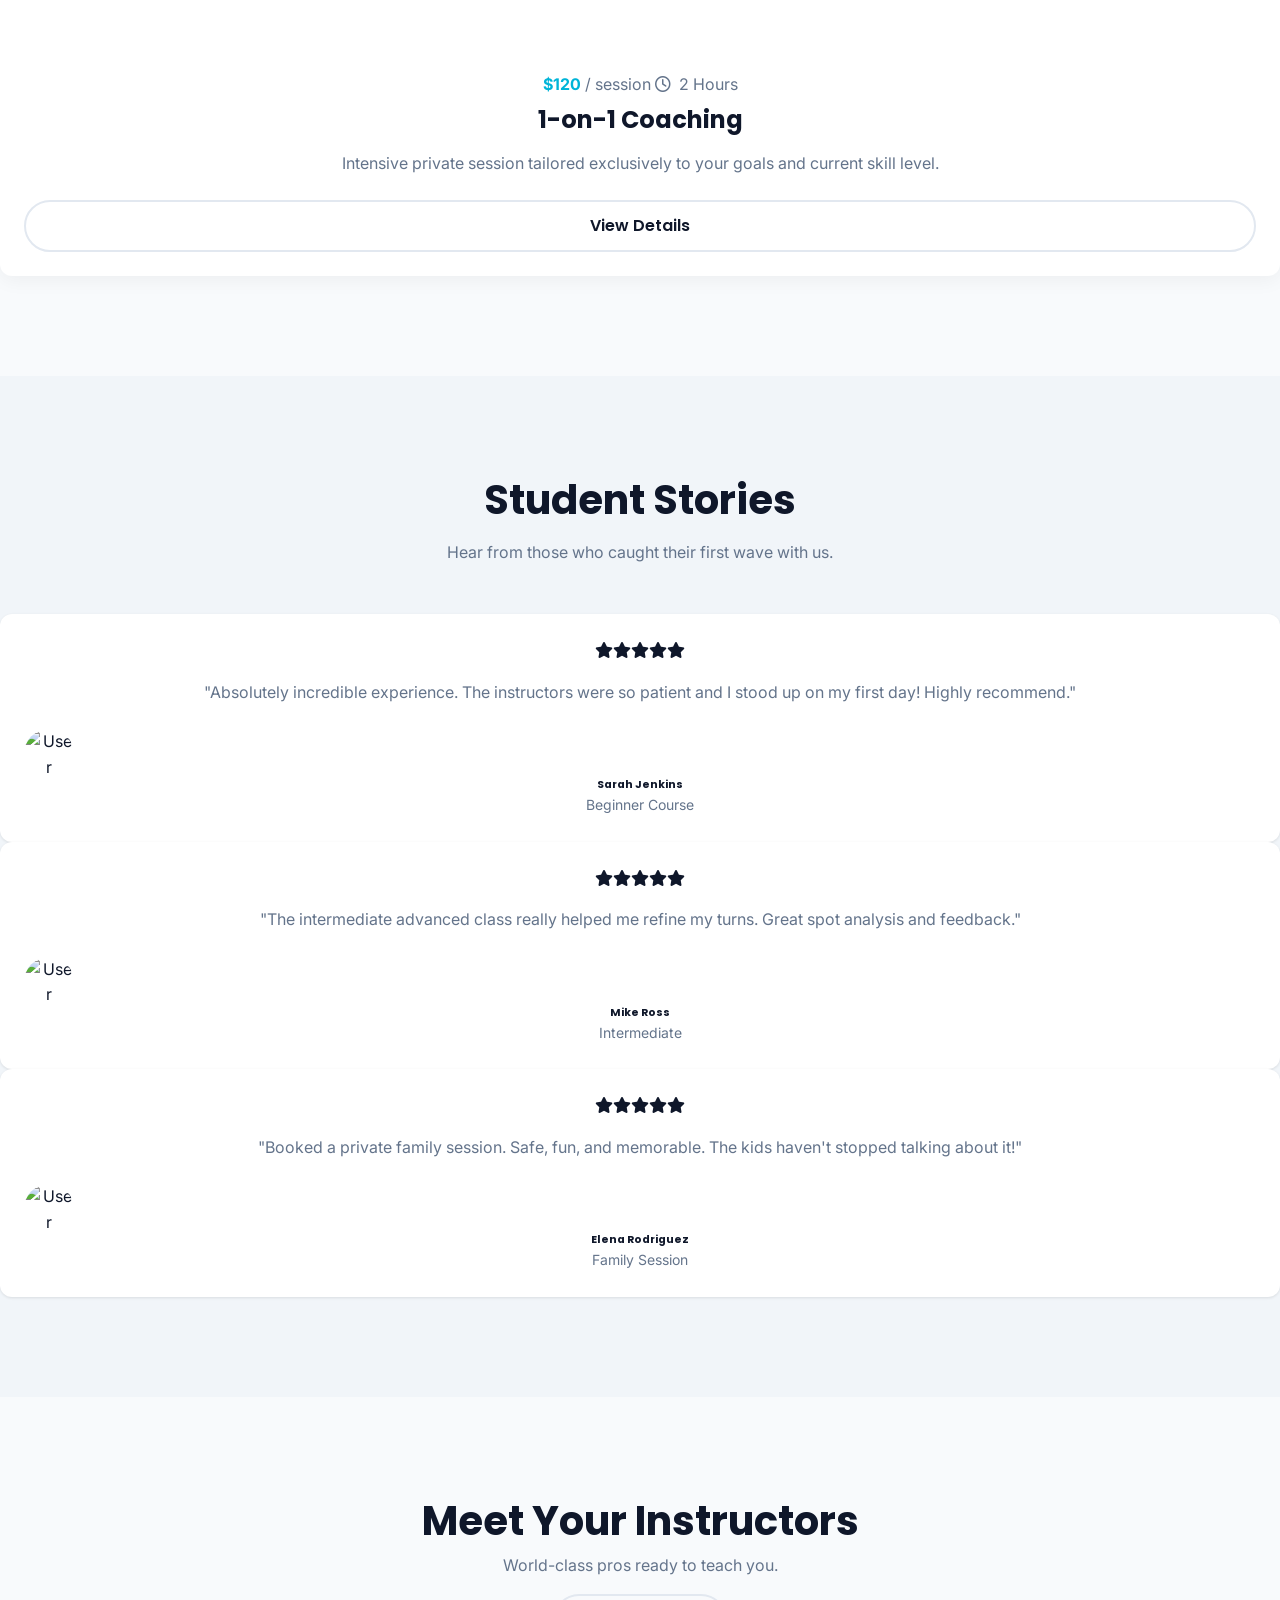
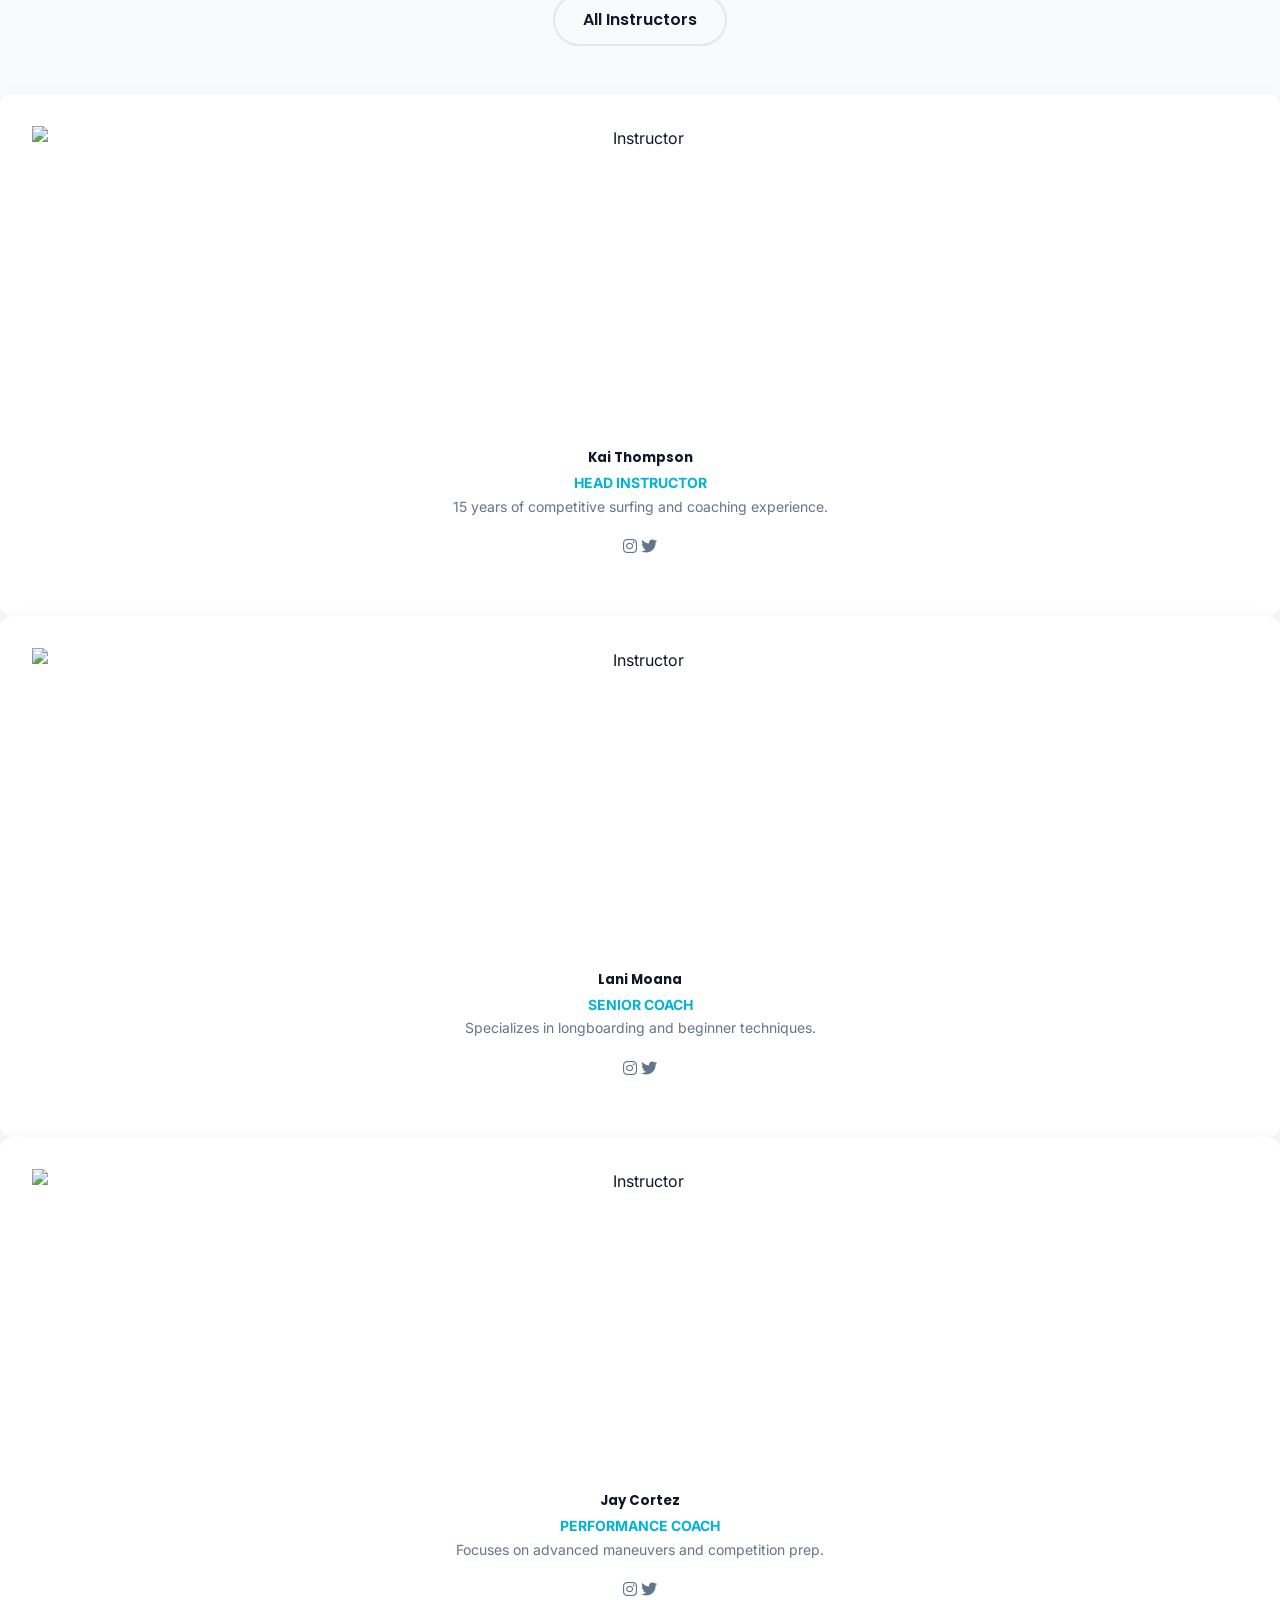
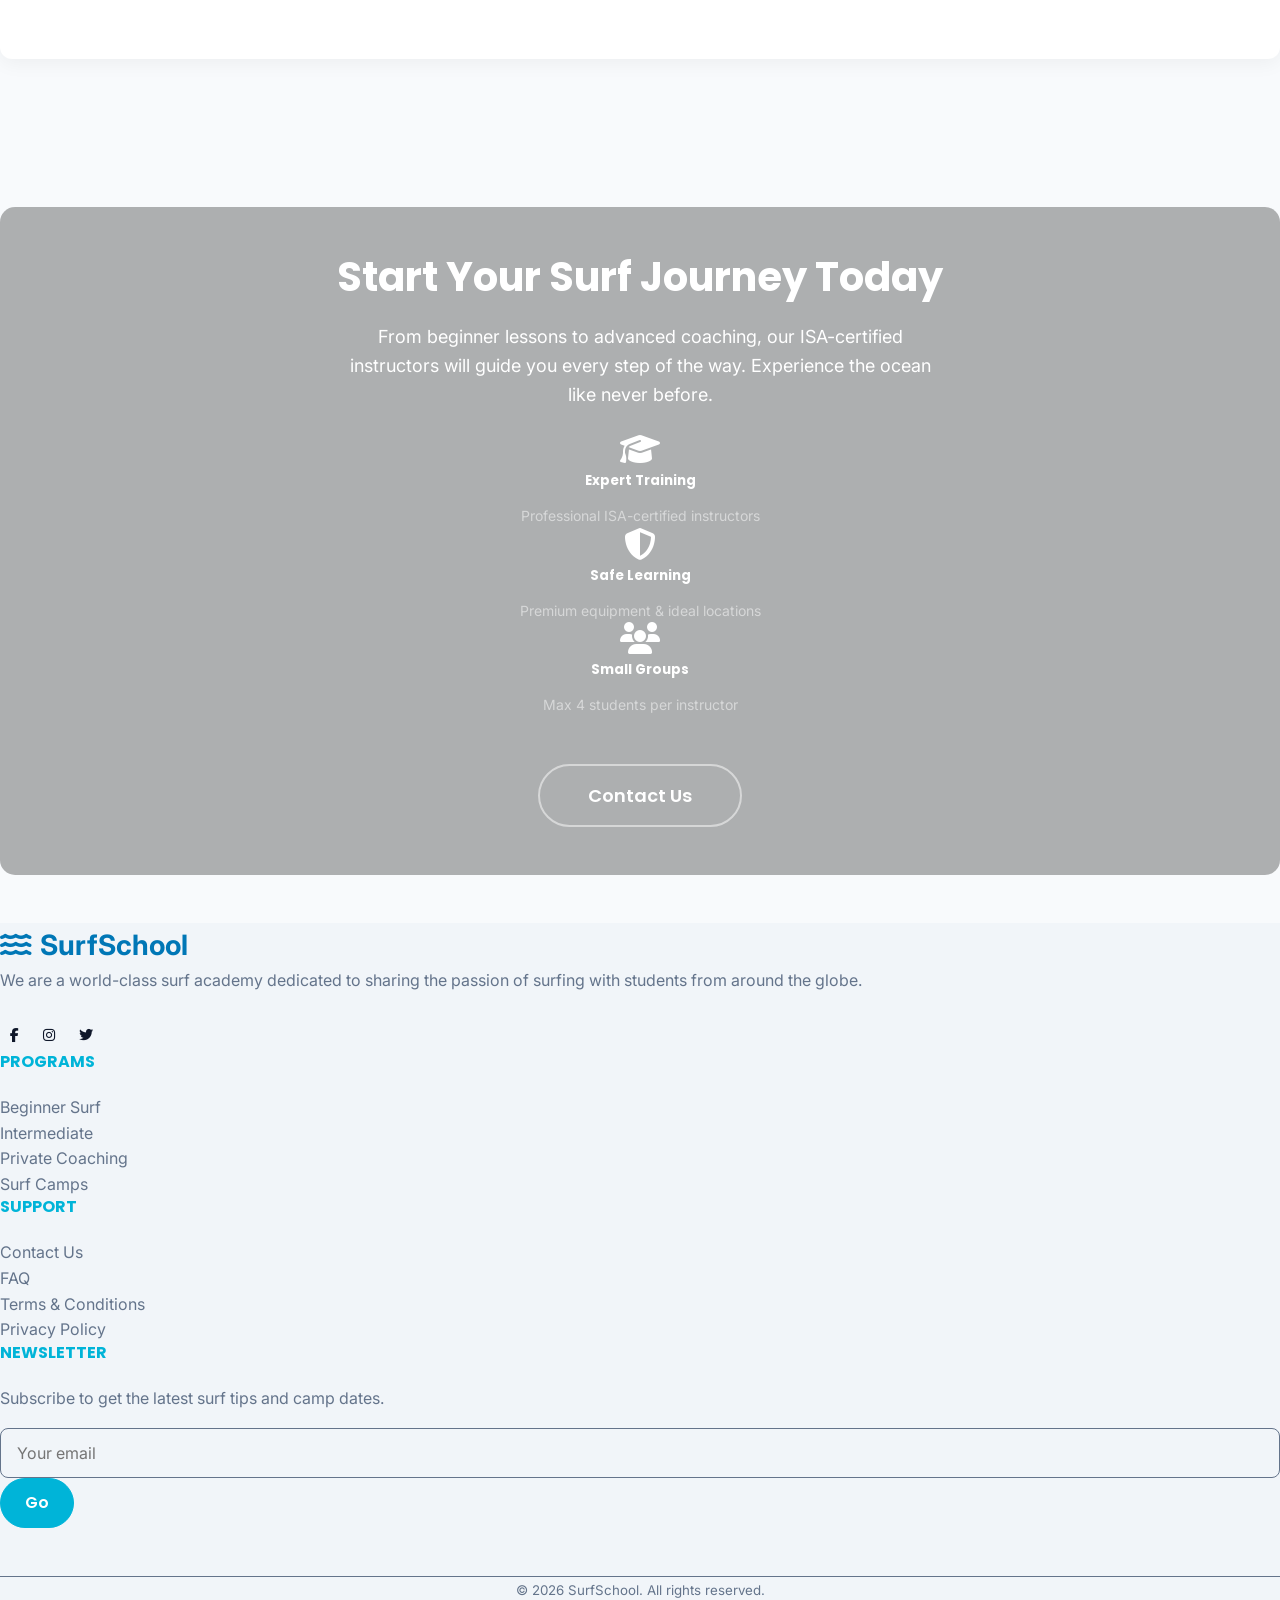
==== commit 620b83b8: "corrections" ====
--- a/index.html
+++ b/index.html
@@ -5,6 +5,10 @@
     <meta charset="UTF-8">
     <meta name="viewport" content="width=device-width, initial-scale=1.0">
     <title>Surf School | Master the Waves</title>
+    <link rel="icon" type="image/svg+xml" href="data:image/svg+xml,<svg xmlns='http://www.w3.org/2000/svg' viewBox='0 0 32 32'><defs><linearGradient id='wave' x1='0%25' y1='0%25' x2='100%25' y2='100%25'><stop offset='0%25' style='stop-color:%2300B4D8'/><stop offset='100%25' style='stop-color:%230077B6'/></linearGradient></defs><rect width='32' height='32' fill='%23F8FAFC'/><path fill='url(%23wave)' d='M4 20c2-2 4-2 6 0s4 2 6 0 4-2 6 0 4 2 6 0v-8c-2 2-4 2-6 0s-4-2-6 0-4 2-6 0-4-2-6 0v8z'/><circle cx='16' cy='12' r='2' fill='%2300B4D8'/></svg>">
+    <link rel="icon" type="image/x-icon" href="assets/images/favicon.ico">
+    <link rel="icon" type="image/png" sizes="32x32" href="assets/images/favicon-32x32.png">
+    <link rel="icon" type="image/png" sizes="16x16" href="assets/images/favicon-16x16.png">
     <meta name="description"
         content="Premier surf academy offering lessons, camps, and private coaching for all levels. Join us and ride the waves today.">
 
@@ -22,28 +26,78 @@
     <link rel="stylesheet" href="https://cdnjs.cloudflare.com/ajax/libs/font-awesome/6.4.0/css/all.min.css">
 
     <!-- Custom CSS -->
-    <link rel="stylesheet" href="assets/css/style.css?v=1">
+    <link rel="stylesheet" href="assets/css/style.css?v=2">
     <link rel="stylesheet" href="assets/css/dark.css?v=1">
     <link rel="stylesheet" href="assets/css/animations.css?v=1">
+    
+    <style>
+        /* Scroll to Top Button */
+        .scroll-to-top {
+            position: fixed;
+            bottom: 2rem;
+            right: 2rem;
+            background: var(--primary);
+            color: white;
+            width: 50px;
+            height: 50px;
+            border-radius: 50%;
+            display: flex;
+            align-items: center;
+            justify-content: center;
+            cursor: pointer;
+            z-index: 1000;
+            transition: all 0.3s ease;
+            box-shadow: var(--shadow-lg);
+            border: none;
+            font-size: 1.2rem;
+        }
+
+        .scroll-to-top:hover {
+            background: var(--primary-dark);
+            transform: translateY(-3px);
+        }
+
+        @media (max-width: 768px) {
+            .scroll-to-top {
+                bottom: 1rem;
+                right: 1rem;
+                width: 45px;
+                height: 45px;
+                font-size: 1rem;
+            }
+        }
+
+        @media (max-width: 480px) {
+            .scroll-to-top {
+                bottom: 0.75rem;
+                right: 0.75rem;
+                width: 40px;
+                height: 40px;
+                font-size: 0.9rem;
+            }
+        }
+    </style>
 </head>
 
 <body>
 
     <!-- Navbar -->
-    <nav class="navbar">
+    <nav class="navbar navbar-on-dark">
         <div class="container d-flex justify-content-between align-items-center">
-            <a href="index.html" class="logo text-primary fw-bold h3 mb-0">
-                <i class="fa-solid fa-water me-2"></i>SurfSchool
-            </a>
-
-            <div class="d-none d-lg-flex align-items-center gap-4">
+            <div class="navbar-brand-wrapper">
+                <a href="index.html" class="logo text-primary fw-bold h3 mb-0">
+                    <i class="fa-solid fa-water me-2"></i>SurfSchool
+                </a>
+            </div>
+
+            <div class="navbar-nav-wrapper d-none d-lg-flex align-items-center gap-4">
                 <div class="dropdown position-relative">
-                    <a href="#" class="nav-link dropdown-toggle">Home <i class="fas fa-chevron-down ms-1"
+                    <a href="#" class="nav-link dropdown-toggle active">Home <i class="fas fa-chevron-down ms-1"
                             style="font-size: 0.8em;"></i></a>
                     <ul class="dropdown-menu position-absolute bg-white shadow-lg p-2 rounded"
                         style="display: none; top: 100%; left: 0; min-width: 200px; list-style: none;">
-                        <li><a href="index.html" class="d-block p-2 text-dark hover-bg-light rounded">Home 1</a></li>
-                        <li><a href="home-2.html" class="d-block p-2 text-dark hover-bg-light rounded">Home 2</a></li>
+                        <li><a href="index.html" class="d-block p-2 text-primary fw-bold hover-bg-light rounded">Home 1</a></li>
+                        <li><a href="home-2.html" class="d-block p-2 text-primary hover-bg-light rounded">Home 2</a></li>
                     </ul>
                 </div>
                 <a href="programs.html" class="nav-link">Programs</a>
@@ -51,15 +105,13 @@
                 <a href="pricing.html" class="nav-link">Pricing</a>
                 <a href="blog.html" class="nav-link">Blog</a>
                 <a href="contact.html" class="nav-link">Contact</a>
-                <a href="dashboard.html" class="nav-link">Dashboard</a>
-            </div>
-
-            <div class="d-flex align-items-center gap-3">
+            </div>
+
+            <div class="navbar-actions-wrapper d-flex align-items-center gap-3">
                 <button id="theme-toggle" class="btn btn-outline p-2 border-0 rounded-circle" aria-label="Toggle Theme">
                     <i class="fas fa-moon"></i>
                 </button>
-                <a href="login.html" class="btn btn-outline d-none d-sm-inline-flex px-4 py-2"
-                    style="font-size: 0.9rem;">Login</a>
+                <a href="dashboard.html" class="btn btn-outline-primary px-3 py-1 rounded-pill">Dashboard</a>
                 <a href="signup.html" class="btn btn-primary d-none d-sm-inline-flex px-4 py-2"
                     style="font-size: 0.9rem;">Sign Up</a>
 
@@ -71,27 +123,11 @@
         </div>
     </nav>
 
-    <!-- Mobile Menu Overlay -->
-    <div id="mobile-menu" class="position-fixed top-0 start-0 w-100 h-100 bg-white"
-        style="z-index: 999; transform: translateX(100%); transition: transform 0.3s ease; padding-top: 100px;">
-        <div class="container d-flex flex-column align-items-center gap-4">
-            <a href="index.html" class="h4 text-dark mobile-nav-link">Home</a>
-            <a href="programs.html" class="h4 text-dark mobile-nav-link">Programs</a>
-            <a href="about.html" class="h4 text-dark mobile-nav-link">About</a>
-            <a href="pricing.html" class="h4 text-dark mobile-nav-link">Pricing</a>
-            <a href="blog.html" class="h4 text-dark mobile-nav-link">Blog</a>
-            <a href="contact.html" class="h4 text-dark mobile-nav-link">Contact</a>
-            <a href="dashboard.html" class="h4 text-dark mobile-nav-link">Dashboard</a>
-            <div class="d-flex gap-3 mt-4">
-                <a href="login.html" class="btn btn-outline px-4">Login</a>
-                <a href="signup.html" class="btn btn-primary px-4">Sign Up</a>
-            </div>
-        </div>
-    </div>
+
 
     <!-- Hero Section -->
-    <header class="hero d-flex align-items-center position-relative">
-        <div class="position-absolute top-0 start-0 w-100 h-100" style="z-index: -1;">
+    <div class="hero d-flex align-items-center position-relative">
+        <div class="position-absolute top-0 start-0 w-100 h-100" style="z-index: 0;">
             <img src="https://images.unsplash.com/photo-1502680390469-be75c86b636f?q=80&w=2070&auto=format&fit=crop"
                 alt="Surfing Hero" class="w-100 h-100 object-cover" style="filter: brightness(0.8);">
             <div class="position-absolute top-0 start-0 w-100 h-100"
@@ -118,7 +154,7 @@
                 </div>
             </div>
         </div>
-    </header>
+    </div>
 
     <!-- Features -->
     <section class="section-padding bg-light">
@@ -135,7 +171,8 @@
                             <i class="fas fa-certificate fa-3x"></i>
                         </div>
                         <h3 class="h4 mb-3">Certified Instructors</h3>
-                        <p class="text-secondary">Learn from ISA certified professionals with years of experience.</p>
+                        <p class="text-secondary">Learn from ISA certified professionals with years of experience.
+                        </p>
                     </div>
                 </div>
                 <div class="col-md-4">
@@ -144,7 +181,8 @@
                             <i class="fas fa-users fa-3x"></i>
                         </div>
                         <h3 class="h4 mb-3">Small Groups</h3>
-                        <p class="text-secondary">Personalized attention with a maximum of 4 students per instructor.
+                        <p class="text-secondary">Personalized attention with a maximum of 4 students per
+                            instructor.
                         </p>
                     </div>
                 </div>
@@ -154,7 +192,8 @@
                             <i class="fas fa-shield-alt fa-3x"></i>
                         </div>
                         <h3 class="h4 mb-3">Top Safety</h3>
-                        <p class="text-secondary">We prioritize your safety with premium equipment and ideal spots.</p>
+                        <p class="text-secondary">We prioritize your safety with premium equipment and ideal spots.
+                        </p>
                     </div>
                 </div>
             </div>
@@ -164,11 +203,9 @@
     <!-- Popular Programs -->
     <section class="section-padding">
         <div class="container">
-            <div class="d-flex justify-content-between align-items-end mb-5 reveal-on-scroll">
-                <div>
-                    <h2 class="h1 mb-2">Our Programs</h2>
-                    <p class="text-secondary mb-0">Choose the perfect course for your level.</p>
-                </div>
+            <div class="text-center mb-5 reveal-on-scroll">
+                <h2 class="h1 mb-2">Our Programs</h2>
+                <p class="text-secondary mb-3">Choose the perfect course for your level.</p>
                 <a href="programs.html" class="btn btn-outline d-none d-md-inline-flex">View All</a>
             </div>
 
@@ -177,20 +214,21 @@
                 <div class="col-lg-4 col-md-6">
                     <div class="card p-0 h-100 overflow-hidden border-0 shadow-card">
                         <div class="position-relative img-zoom-container" style="height: 250px;">
-                            <img src="https://images.unsplash.com/photo-1534066060010-3b2dcc3fc73b?q=80&w=2070&auto=format&fit=crop"
+                            <img src="https://www.shutterstock.com/image-photo/man-wearing-wetsuit-stepping-out-600nw-2696757691.jpg"
                                 class="w-100 h-100 object-cover img-zoom" alt="Beginner Surf">
                             <span
                                 class="badge bg-primary position-absolute top-0 start-0 m-3 px-3 py-2 rounded-pill">Beginner</span>
                         </div>
-                        <div class="card-body p-4">
-                            <div class="d-flex justify-content-between align-items-center mb-2">
+                        <div class="card-body p-4 text-center">
+                            <div class="d-flex flex-column align-items-center gap-2 mb-2">
                                 <span class="text-accent fw-bold">$50 <span class="text-secondary fw-normal">/
                                         session</span></span>
                                 <span class="text-secondary"><i class="far fa-clock me-1"></i> 2 Hours</span>
                             </div>
                             <h3 class="h4 mb-3"><a href="program-details.html?id=intro"
                                     class="text-reset text-decoration-none">First Wave</a></h3>
-                            <p class="text-secondary mb-4">Perfect for absolute beginners. Learn the basics of paddling,
+                            <p class="text-secondary mb-4">Perfect for absolute beginners. Learn the basics of
+                                paddling,
                                 standing up, and ocean safety.</p>
                             <a href="program-details.html?id=intro" class="btn btn-outline w-100 rounded-pill">View
                                 Details</a>
@@ -202,13 +240,13 @@
                 <div class="col-lg-4 col-md-6">
                     <div class="card p-0 h-100 overflow-hidden border-0 shadow-card">
                         <div class="position-relative img-zoom-container" style="height: 250px;">
-                            <img src="https://images.unsplash.com/photo-1415931633537-351139717d27?q=80&w=2072&auto=format&fit=crop"
+                            <img src="https://www.surfschool.com/wp-content/uploads/2019/07/Slide1-7.jpg.webp"
                                 class="w-100 h-100 object-cover img-zoom" alt="Intermediate Surf">
                             <span
                                 class="badge bg-info position-absolute top-0 start-0 m-3 px-3 py-2 rounded-pill">Intermediate</span>
                         </div>
-                        <div class="card-body p-4">
-                            <div class="d-flex justify-content-between align-items-center mb-2">
+                        <div class="card-body p-4 text-center">
+                            <div class="d-flex flex-column align-items-center gap-2 mb-2">
                                 <span class="text-accent fw-bold">$75 <span class="text-secondary fw-normal">/
                                         session</span></span>
                                 <span class="text-secondary"><i class="far fa-clock me-1"></i> 3 Hours</span>
@@ -227,20 +265,21 @@
                 <div class="col-lg-4 col-md-6">
                     <div class="card p-0 h-100 overflow-hidden border-0 shadow-card">
                         <div class="position-relative img-zoom-container" style="height: 250px;">
-                            <img src="https://images.unsplash.com/photo-1528157774130-10901df6081e?q=80&w=2070&auto=format&fit=crop"
+                            <img src="https://getwetsurf.com/wp-content/uploads/2020/08/Private-2.jpg"
                                 class="w-100 h-100 object-cover img-zoom" alt="Private Coaching">
                             <span
                                 class="badge bg-warning text-dark position-absolute top-0 start-0 m-3 px-3 py-2 rounded-pill">Private</span>
                         </div>
-                        <div class="card-body p-4">
-                            <div class="d-flex justify-content-between align-items-center mb-2">
+                        <div class="card-body p-4 text-center">
+                            <div class="d-flex flex-column align-items-center gap-2 mb-2">
                                 <span class="text-accent fw-bold">$120 <span class="text-secondary fw-normal">/
                                         session</span></span>
                                 <span class="text-secondary"><i class="far fa-clock me-1"></i> 2 Hours</span>
                             </div>
                             <h3 class="h4 mb-3"><a href="program-details.html?id=advanced"
                                     class="text-reset text-decoration-none">1-on-1 Coaching</a></h3>
-                            <p class="text-secondary mb-4">Intensive private session tailored exclusively to your goals
+                            <p class="text-secondary mb-4">Intensive private session tailored exclusively to your
+                                goals
                                 and current skill level.</p>
                             <a href="program-details.html?id=advanced" class="btn btn-outline w-100 rounded-pill">View
                                 Details</a>
@@ -260,14 +299,14 @@
             </div>
             <div class="row g-4">
                 <div class="col-md-4">
-                    <div class="card border-0 shadow-sm p-4 h-100">
+                    <div class="card border-0 shadow-sm p-4 h-100 text-center">
                         <div class="mb-3 text-warning">
                             <i class="fas fa-star"></i><i class="fas fa-star"></i><i class="fas fa-star"></i><i
                                 class="fas fa-star"></i><i class="fas fa-star"></i>
                         </div>
                         <p class="text-secondary mb-4">"Absolutely incredible experience. The instructors were so
                             patient and I stood up on my first day! Highly recommend."</p>
-                        <div class="d-flex align-items-center gap-3">
+                        <div class="d-flex align-items-center gap-3 justify-content-center">
                             <img src="https://randomuser.me/api/portraits/women/44.jpg" class="rounded-circle"
                                 width="50" height="50" alt="User">
                             <div>
@@ -278,14 +317,14 @@
                     </div>
                 </div>
                 <div class="col-md-4">
-                    <div class="card border-0 shadow-sm p-4 h-100">
+                    <div class="card border-0 shadow-sm p-4 h-100 text-center">
                         <div class="mb-3 text-warning">
                             <i class="fas fa-star"></i><i class="fas fa-star"></i><i class="fas fa-star"></i><i
                                 class="fas fa-star"></i><i class="fas fa-star"></i>
                         </div>
                         <p class="text-secondary mb-4">"The intermediate advanced class really helped me refine my
                             turns. Great spot analysis and feedback."</p>
-                        <div class="d-flex align-items-center gap-3">
+                        <div class="d-flex align-items-center gap-3 justify-content-center">
                             <img src="https://randomuser.me/api/portraits/men/32.jpg" class="rounded-circle" width="50"
                                 height="50" alt="User">
                             <div>
@@ -296,14 +335,15 @@
                     </div>
                 </div>
                 <div class="col-md-4">
-                    <div class="card border-0 shadow-sm p-4 h-100">
+                    <div class="card border-0 shadow-sm p-4 h-100 text-center">
                         <div class="mb-3 text-warning">
                             <i class="fas fa-star"></i><i class="fas fa-star"></i><i class="fas fa-star"></i><i
                                 class="fas fa-star"></i><i class="fas fa-star"></i>
                         </div>
-                        <p class="text-secondary mb-4">"Booked a private family session. Safe, fun, and memorable. The
+                        <p class="text-secondary mb-4">"Booked a private family session. Safe, fun, and memorable.
+                            The
                             kids haven't stopped talking about it!"</p>
-                        <div class="d-flex align-items-center gap-3">
+                        <div class="d-flex align-items-center gap-3 justify-content-center">
                             <img src="https://randomuser.me/api/portraits/women/68.jpg" class="rounded-circle"
                                 width="50" height="50" alt="User">
                             <div>
@@ -320,12 +360,12 @@
     <!-- Meet The Team -->
     <section class="section-padding">
         <div class="container">
-            <div class="d-flex flex-column flex-md-row justify-content-between align-items-end mb-5 reveal-on-scroll">
+            <div class="text-center mb-5 reveal-on-scroll">
                 <div>
                     <h2 class="h1 mb-2">Meet Your Instructors</h2>
                     <p class="text-secondary mb-0">World-class pros ready to teach you.</p>
                 </div>
-                <a href="about.html" class="btn btn-outline mt-3 mt-md-0">All Instructors</a>
+                <a href="about.html" class="btn btn-outline mt-3">All Instructors</a>
             </div>
             <div class="row g-4 reveal-on-scroll">
                 <div class="col-md-4">
@@ -334,9 +374,10 @@
                             <img src="https://images.unsplash.com/photo-1541534401786-2077eed87a74?q=80&w=2000&auto=format&fit=crop"
                                 class="w-100 h-100 object-cover" alt="Instructor">
                         </div>
-                        <div class="card-body p-4">
+                        <div class="card-body p-4 text-center">
                             <h5 class="fw-bold mb-1">Kai Thompson</h5>
-                            <span class="text-accent small text-uppercase fw-bold d-block mb-3">Head Instructor</span>
+                            <span class="text-accent small text-uppercase fw-bold d-block mb-3">Head
+                                Instructor</span>
                             <p class="text-secondary small mb-3">15 years of competitive surfing and coaching
                                 experience.</p>
                             <div class="d-flex justify-content-center gap-2">
@@ -353,10 +394,11 @@
                             <img src="https://images.unsplash.com/photo-1502680390469-be75c86b636f?q=80&w=2070&auto=format&fit=crop"
                                 class="w-100 h-100 object-cover" alt="Instructor">
                         </div>
-                        <div class="card-body p-4">
+                        <div class="card-body p-4 text-center">
                             <h5 class="fw-bold mb-1">Lani Moana</h5>
                             <span class="text-accent small text-uppercase fw-bold d-block mb-3">Senior Coach</span>
-                            <p class="text-secondary small mb-3">Specializes in longboarding and beginner techniques.
+                            <p class="text-secondary small mb-3">Specializes in longboarding and beginner
+                                techniques.
                             </p>
                             <div class="d-flex justify-content-center gap-2">
                                 <a href="#" class="text-secondary hover-text-primary"><i
@@ -372,10 +414,12 @@
                             <img src="https://images.unsplash.com/photo-1596464716127-f2a82984de30?q=80&w=2000&auto=format&fit=crop"
                                 class="w-100 h-100 object-cover" alt="Instructor">
                         </div>
-                        <div class="card-body p-4">
+                        <div class="card-body p-4 text-center">
                             <h5 class="fw-bold mb-1">Jay Cortez</h5>
-                            <span class="text-accent small text-uppercase fw-bold d-block mb-3">Performance Coach</span>
-                            <p class="text-secondary small mb-3">Focuses on advanced maneuvers and competition prep.</p>
+                            <span class="text-accent small text-uppercase fw-bold d-block mb-3">Performance
+                                Coach</span>
+                            <p class="text-secondary small mb-3">Focuses on advanced maneuvers and competition prep.
+                            </p>
                             <div class="d-flex justify-content-center gap-2">
                                 <a href="#" class="text-secondary hover-text-primary"><i
                                         class="fab fa-instagram"></i></a>
@@ -389,80 +433,106 @@
     </section>
 
     <!-- Visual CTA -->
-    <section class="position-relative py-5">
-        <div class="position-absolute top-0 start-0 w-100 h-100" style="z-index: -1;">
-            <img src="https://images.unsplash.com/photo-1507525428034-b723cf961d3e?q=80&w=2073&auto=format&fit=crop"
-                class="w-100 h-100 object-cover" style="filter: brightness(0.6);" alt="Ocean Background">
-        </div>
-        <div class="container text-center text-white py-5">
-            <h2 class="display-3 fw-bold mb-4">Ready to Catch Your Wave?</h2>
-            <p class="lead mb-5" style="max-width: 600px; margin: 0 auto;">Join thousands of happy students and
-                experience the thrill of surfing today.</p>
-            <a href="programs.html" class="btn btn-primary btn-lg rounded-pill px-5 py-3 shadow-lg transform-hover">Book
-                Your Lesson Now</a>
+    <section class="position-relative py-5" style="background: url('https://images.unsplash.com/photo-1507525428034-b723cf961d3e?q=80&w=2073&auto=format&fit=crop') center/cover no-repeat;">
+        <div class="container text-center text-white py-5 position-relative" style="z-index: 1; background: rgba(0, 0, 0, 0.3); border-radius: 15px; padding: 3rem 2rem;">
+            <h2 class="display-3 fw-bold mb-4 text-white">Start Your Surf Journey Today</h2>
+            <p class="lead mb-4 text-white" style="max-width: 600px; margin: 0 auto;">From beginner lessons to advanced coaching, our ISA-certified instructors will guide you every step of the way. Experience the ocean like never before.</p>
+            <div class="row g-3 mb-5" style="max-width: 800px; margin: 0 auto;">
+                <div class="col-md-4">
+                    <div class="text-center">
+                        <i class="fas fa-graduation-cap fa-2x mb-2 text-warning"></i>
+                        <h5 class="fw-bold text-white">Expert Training</h5>
+                        <p class="small mb-0 text-white-50">Professional ISA-certified instructors</p>
+                    </div>
+                </div>
+                <div class="col-md-4">
+                    <div class="text-center">
+                        <i class="fas fa-shield-alt fa-2x mb-2 text-warning"></i>
+                        <h5 class="fw-bold text-white">Safe Learning</h5>
+                        <p class="small mb-0 text-white-50">Premium equipment & ideal locations</p>
+                    </div>
+                </div>
+                <div class="col-md-4">
+                    <div class="text-center">
+                        <i class="fas fa-users fa-2x mb-2 text-warning"></i>
+                        <h5 class="fw-bold text-white">Small Groups</h5>
+                        <p class="small mb-0 text-white-50">Max 4 students per instructor</p>
+                    </div>
+                </div>
+            </div>
+            <div class="d-flex gap-3 justify-content-center flex-wrap">
+                <a href="contact.html" class="btn btn-outline-light btn-lg rounded-pill px-5 py-3">Contact Us</a>
+            </div>
         </div>
     </section>
 
-    <footer class="bg-dark text-white pt-5 pb-3">
+    <footer class="bg-light text-dark pt-5 pb-3">
         <div class="container">
             <div class="row g-5 mb-5">
                 <div class="col-lg-4">
-                    <a href="index.html" class="h3 fw-bold text-white text-decoration-none mb-4 d-block">
-                        <i class="fa-solid fa-water text-accent me-2"></i>SurfSchool
+                    <a href="index.html" class="logo text-primary fw-bold h3 mb-4 d-block">
+                        <i class="fa-solid fa-water me-2"></i>SurfSchool
                     </a>
-                    <p class="text-white-50 mb-4">
-                        We are a world-class surf academy dedicated to sharing the passion of surfing with students from
+                    <p class="text-secondary mb-4">
+                        We are a world-class surf academy dedicated to sharing the passion of surfing with students
+                        from
                         around the globe.
                     </p>
                     <div class="d-flex gap-3">
-                        <a href="#" class="btn btn-sm btn-outline-light rounded-circle px-2" aria-label="Facebook"><i
+                        <a href="#" class="btn btn-sm btn-outline-dark rounded-circle px-2" aria-label="Facebook"><i
                                 class="fab fa-facebook-f"></i></a>
-                        <a href="#" class="btn btn-sm btn-outline-light rounded-circle px-2" aria-label="Instagram"><i
+                        <a href="#" class="btn btn-sm btn-outline-dark rounded-circle px-2" aria-label="Instagram"><i
                                 class="fab fa-instagram"></i></a>
-                        <a href="#" class="btn btn-sm btn-outline-light rounded-circle px-2" aria-label="Twitter"><i
+                        <a href="#" class="btn btn-sm btn-outline-dark rounded-circle px-2" aria-label="Twitter"><i
                                 class="fab fa-twitter"></i></a>
                     </div>
                 </div>
                 <div class="col-lg-2 col-md-4">
                     <h4 class="h6 text-accent text-uppercase fw-bold mb-4">Programs</h4>
                     <ul class="d-flex flex-column gap-2">
-                        <li><a href="programs.html" class="text-white-50 text-decoration-none hover-text-white">Beginner
+                        <li><a href="programs.html" class="text-secondary text-decoration-none hover-text-dark">Beginner
                                 Surf</a></li>
                         <li><a href="programs.html"
-                                class="text-white-50 text-decoration-none hover-text-white">Intermediate</a></li>
-                        <li><a href="programs.html" class="text-white-50 text-decoration-none hover-text-white">Private
+                                class="text-secondary text-decoration-none hover-text-dark">Intermediate</a></li>
+                        <li><a href="programs.html" class="text-secondary text-decoration-none hover-text-dark">Private
                                 Coaching</a></li>
-                        <li><a href="programs.html" class="text-white-50 text-decoration-none hover-text-white">Surf
+                        <li><a href="programs.html" class="text-secondary text-decoration-none hover-text-dark">Surf
                                 Camps</a></li>
                     </ul>
                 </div>
                 <div class="col-lg-2 col-md-4">
                     <h4 class="h6 text-accent text-uppercase fw-bold mb-4">Support</h4>
                     <ul class="d-flex flex-column gap-2">
-                        <li><a href="contact.html" class="text-white-50 text-decoration-none hover-text-white">Contact
+                        <li><a href="contact.html" class="text-secondary text-decoration-none hover-text-dark">Contact
                                 Us</a></li>
-                        <li><a href="#" class="text-white-50 text-decoration-none hover-text-white">FAQ</a></li>
-                        <li><a href="#" class="text-white-50 text-decoration-none hover-text-white">Terms &
+                        <li><a href="#" class="text-secondary text-decoration-none hover-text-dark">FAQ</a></li>
+                        <li><a href="#" class="text-secondary text-decoration-none hover-text-dark">Terms &
                                 Conditions</a></li>
-                        <li><a href="#" class="text-white-50 text-decoration-none hover-text-white">Privacy Policy</a>
+                        <li><a href="#" class="text-secondary text-decoration-none hover-text-dark">Privacy
+                                Policy</a>
                         </li>
                     </ul>
                 </div>
                 <div class="col-lg-4 col-md-4">
                     <h4 class="h6 text-accent text-uppercase fw-bold mb-4">Newsletter</h4>
-                    <p class="text-white-50 mb-3">Subscribe to get the latest surf tips and camp dates.</p>
+                    <p class="text-secondary mb-3">Subscribe to get the latest surf tips and camp dates.</p>
                     <form action="#" class="d-flex gap-2">
-                        <input type="email" class="form-control bg-transparent border-secondary text-white"
+                        <input type="email" class="form-control bg-transparent border-secondary text-dark"
                             placeholder="Your email">
                         <button class="btn btn-accent px-4">Go</button>
                     </form>
                 </div>
             </div>
-            <div class="border-top border-secondary pt-3 text-center text-white-50">
-                <small>© 2024 SurfSchool. All rights reserved.</small>
+            <div class="border-top border-secondary pt-3 text-center text-secondary">
+                <small>© 2026 SurfSchool. All rights reserved.</small>
             </div>
         </div>
     </footer>
+
+    <!-- Scroll to Top Button -->
+    <button class="scroll-to-top" id="scrollToTop" onclick="scrollToTop()">
+        <i class="fas fa-arrow-up"></i>
+    </button>
 
     <!-- Scripts -->
     <script src="https://cdnjs.cloudflare.com/ajax/libs/gsap/3.12.2/gsap.min.js"></script>
@@ -470,6 +540,26 @@
     <script src="assets/js/theme-toggle.js"></script>
     <script src="assets/js/animations.js"></script>
     <script src="assets/js/main.js"></script>
+    
+    <script>
+        // Scroll to top function
+        function scrollToTop() {
+            window.scrollTo({
+                top: 0,
+                behavior: 'smooth'
+            });
+        }
+
+        // Show/hide scroll-to-top button based on scroll position
+        window.addEventListener('scroll', function() {
+            const scrollButton = document.getElementById('scrollToTop');
+            if (window.pageYOffset > 300) {
+                scrollButton.style.display = 'flex';
+            } else {
+                scrollButton.style.display = 'none';
+            }
+        });
+    </script>
 </body>
 
 </html>
--- a/assets/css/style.css
+++ b/assets/css/style.css
@@ -626,24 +626,64 @@
 /* Navbar */
 .navbar {
     height: var(--header-height);
-    background: rgba(255, 255, 255, 0.9);
-    backdrop-filter: blur(10px);
+    background: var(--surface);
     border-bottom: 1px solid var(--border);
-    position: fixed;
-    top: 0;
+    position: relative;
     width: 100%;
     z-index: 1000;
     transition: all 0.3s ease;
+    padding: 20px 0;
 }
 
 .navbar-scrolled {
     box-shadow: var(--shadow-sm);
     background: rgba(255, 255, 255, 0.95);
+    border-bottom: 1px solid var(--border);
+}
+
+/* Navbar on Dark Background (Hero) */
+.navbar-on-dark:not(.navbar-scrolled) .nav-link,
+.navbar-on-dark:not(.navbar-scrolled) .navbar-brand-wrapper .logo,
+.navbar-on-dark:not(.navbar-scrolled) .btn-outline {
+    color: var(--text-white);
+    border-color: rgba(255, 255, 255, 0.5);
+}
+
+.navbar-on-dark:not(.navbar-scrolled) .btn-outline:hover {
+    background: white;
+    color: var(--primary);
+    border-color: white;
+}
+
+/* Override navbar-on-dark styles for current setup */
+.navbar .btn-outline {
+    background: transparent;
+    border-color: var(--primary);
+    color: var(--primary) !important;
+}
+
+.navbar .btn-outline:hover {
+    background: var(--primary);
+    color: white !important;
+    border-color: var(--primary);
+}
+
+/* Theme toggle hover effect */
+.navbar #theme-toggle:hover {
+    background: var(--primary) !important;
+    color: white !important;
+    transform: rotate(180deg);
+    transition: all 0.3s ease;
+}
+
+.navbar+*:not(#mobile-menu) {
+    margin-top: 0 !important;
+    padding-top: 0 !important;
 }
 
 .nav-link {
     font-weight: 500;
-    color: var(--text-primary);
+    color: var(--primary) !important;
     position: relative;
     padding: 0.5rem 1rem;
 }
@@ -651,6 +691,8 @@
 .nav-link:hover,
 .nav-link.active {
     color: var(--primary);
+    background: rgba(0, 119, 182, 0.1);
+    border-radius: 6px;
 }
 
 /* Dropdown */
@@ -760,7 +802,8 @@
     align-items: center;
     position: relative;
     overflow: hidden;
-    padding-top: var(--header-height);
+    padding-top: 0;
+    margin-top: 0 !important;
 }
 
 /* Animations Helpers */
@@ -781,8 +824,28 @@
     border-radius: 50%;
     background-color: rgba(0, 119, 182, 0.1);
     color: var(--primary);
+    margin: 0 auto;
 }
 
 .img-zoom-container {
     overflow: hidden;
+}
+
+/* Navbar Alignment Wrappers */
+.navbar-brand-wrapper {
+    flex: 1;
+    display: flex;
+    justify-content: flex-start;
+}
+
+.navbar-actions-wrapper {
+    flex: 1;
+    display: flex;
+    justify-content: flex-end;
+}
+
+.navbar-nav-wrapper {
+    flex: 0 1 auto;
+    display: flex;
+    justify-content: center;
 }
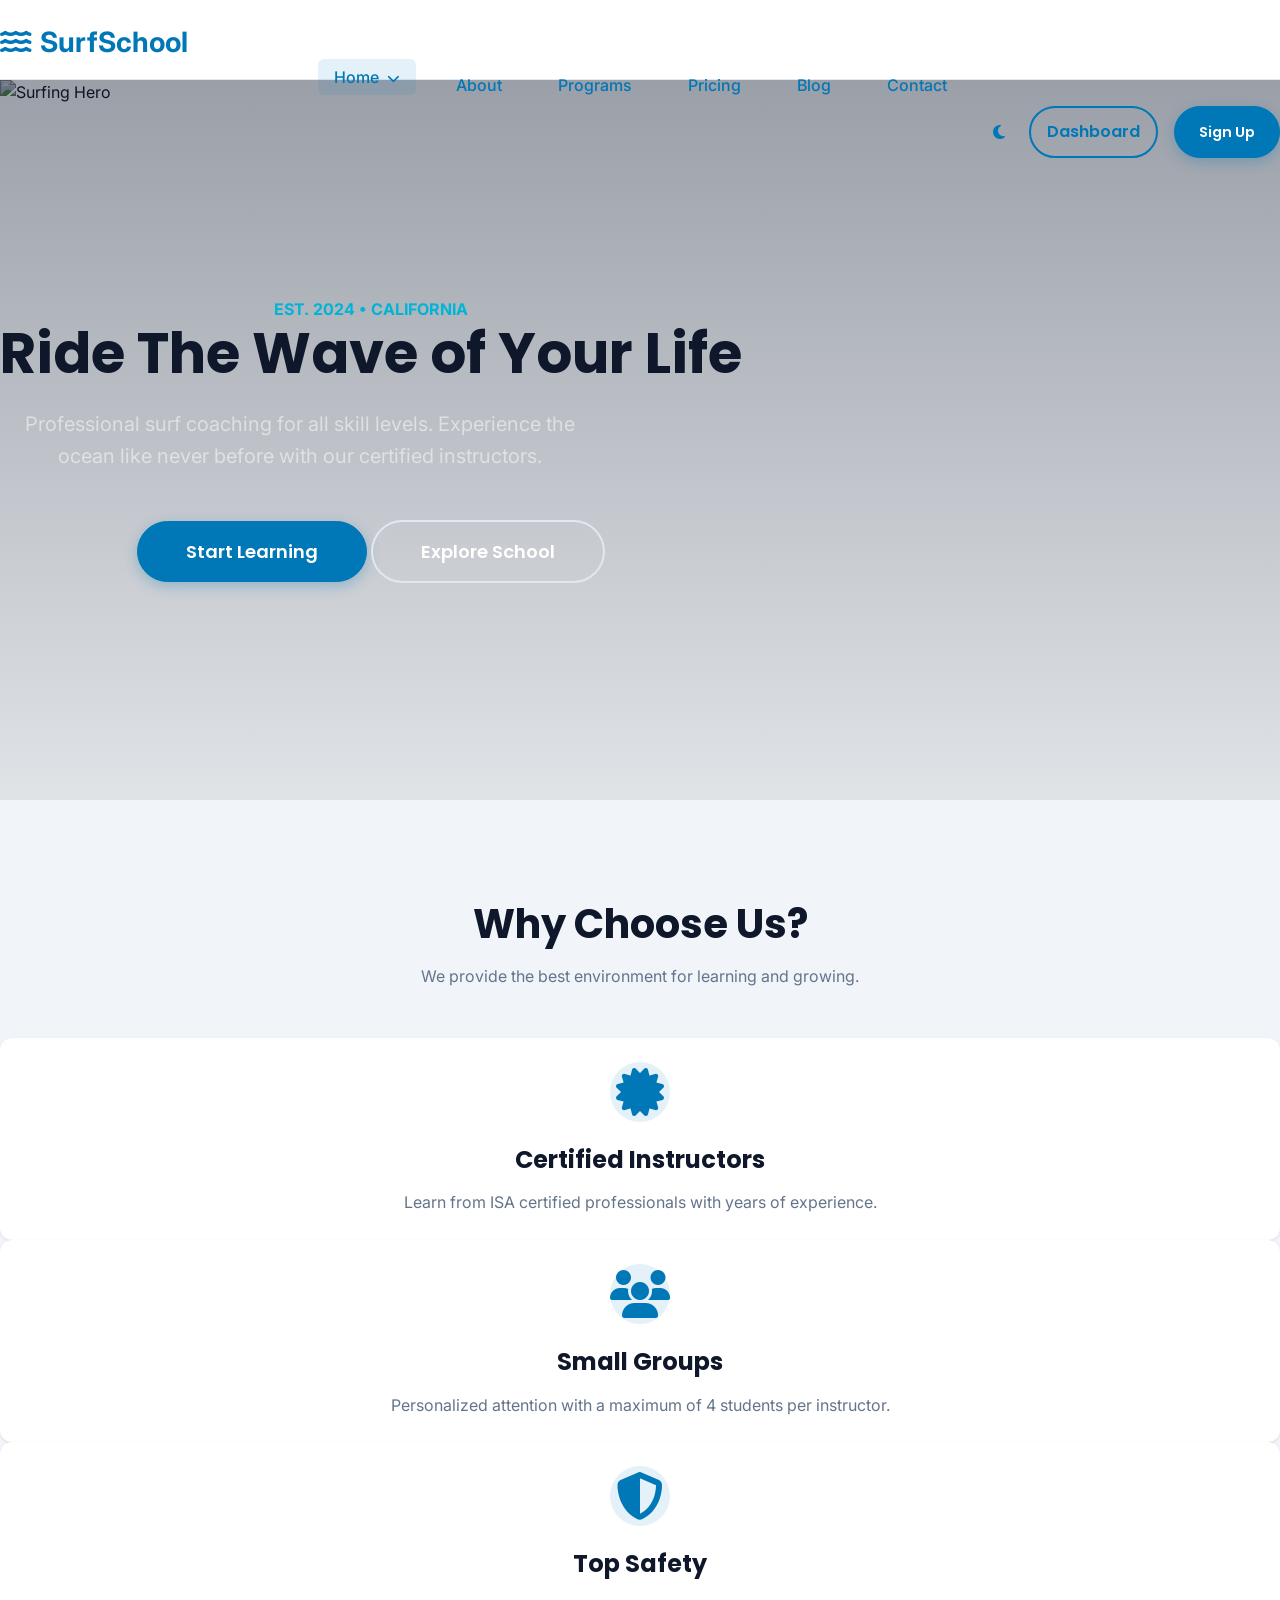
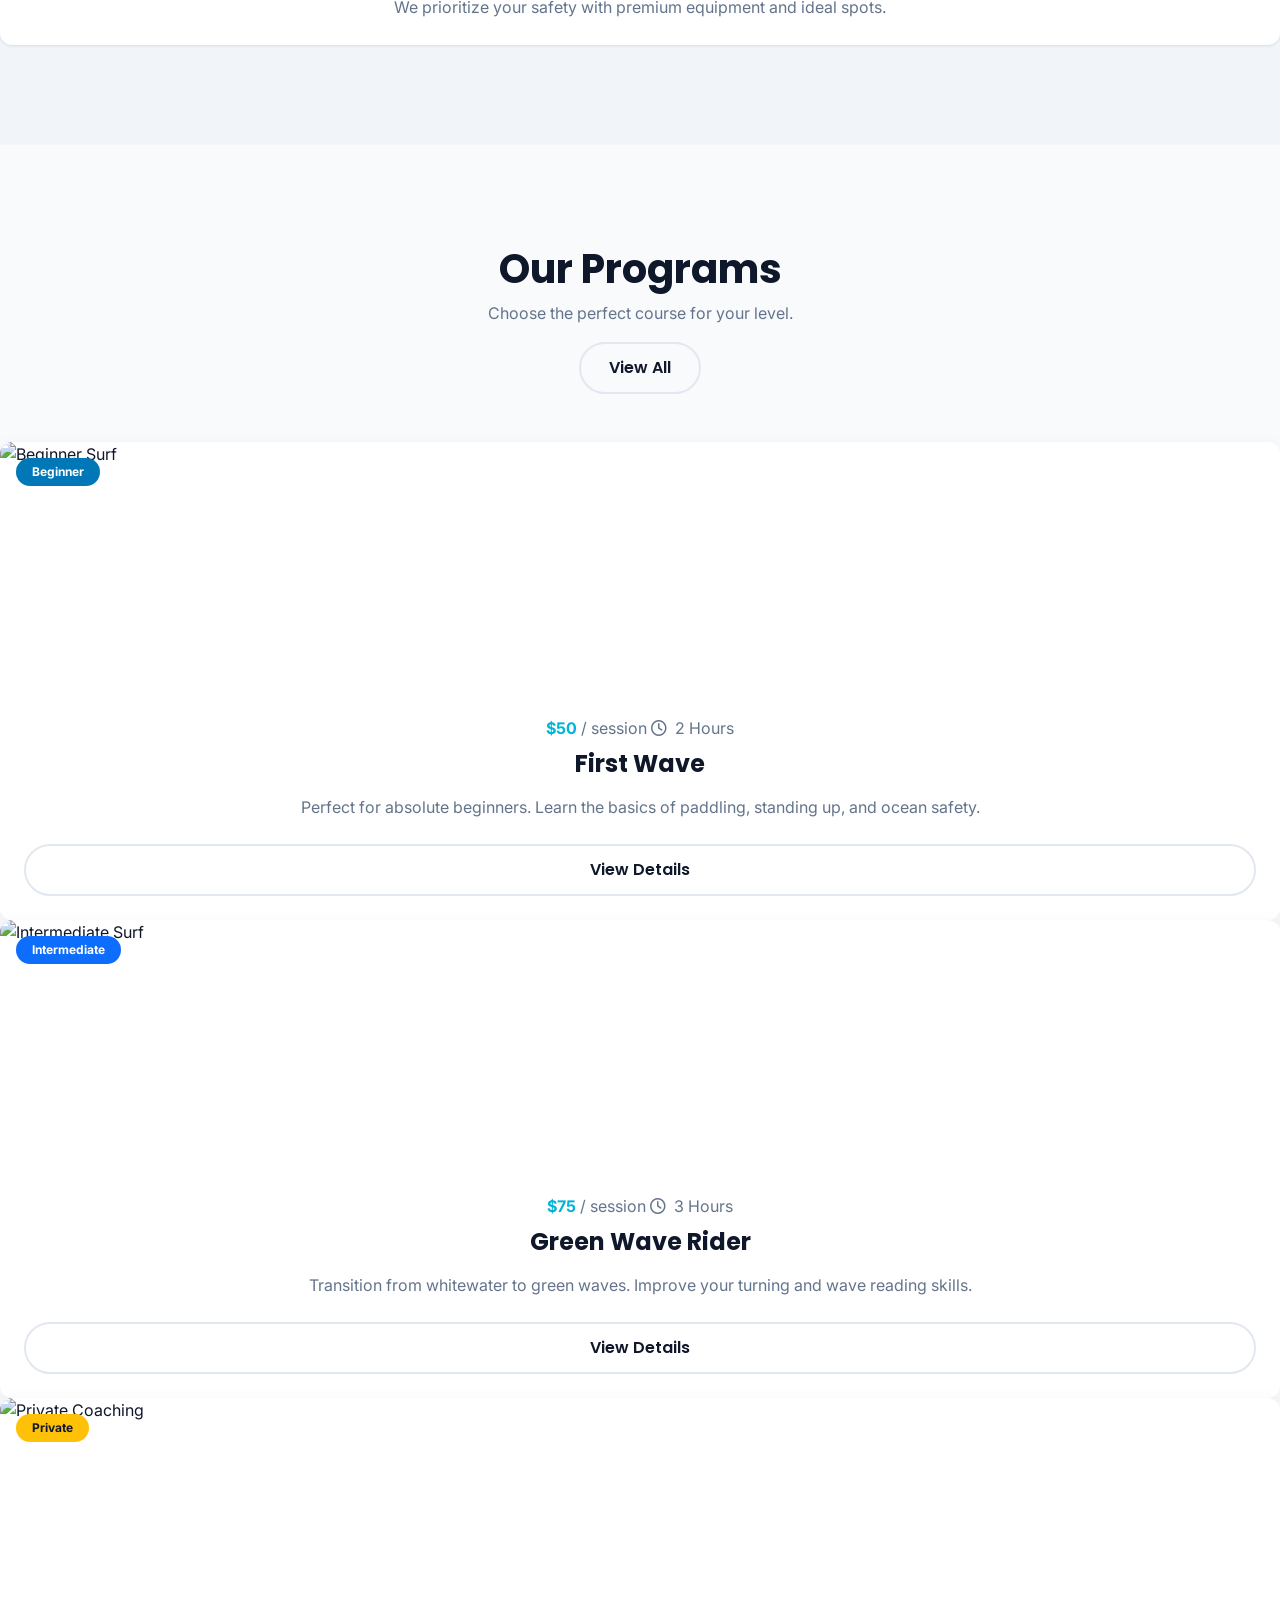
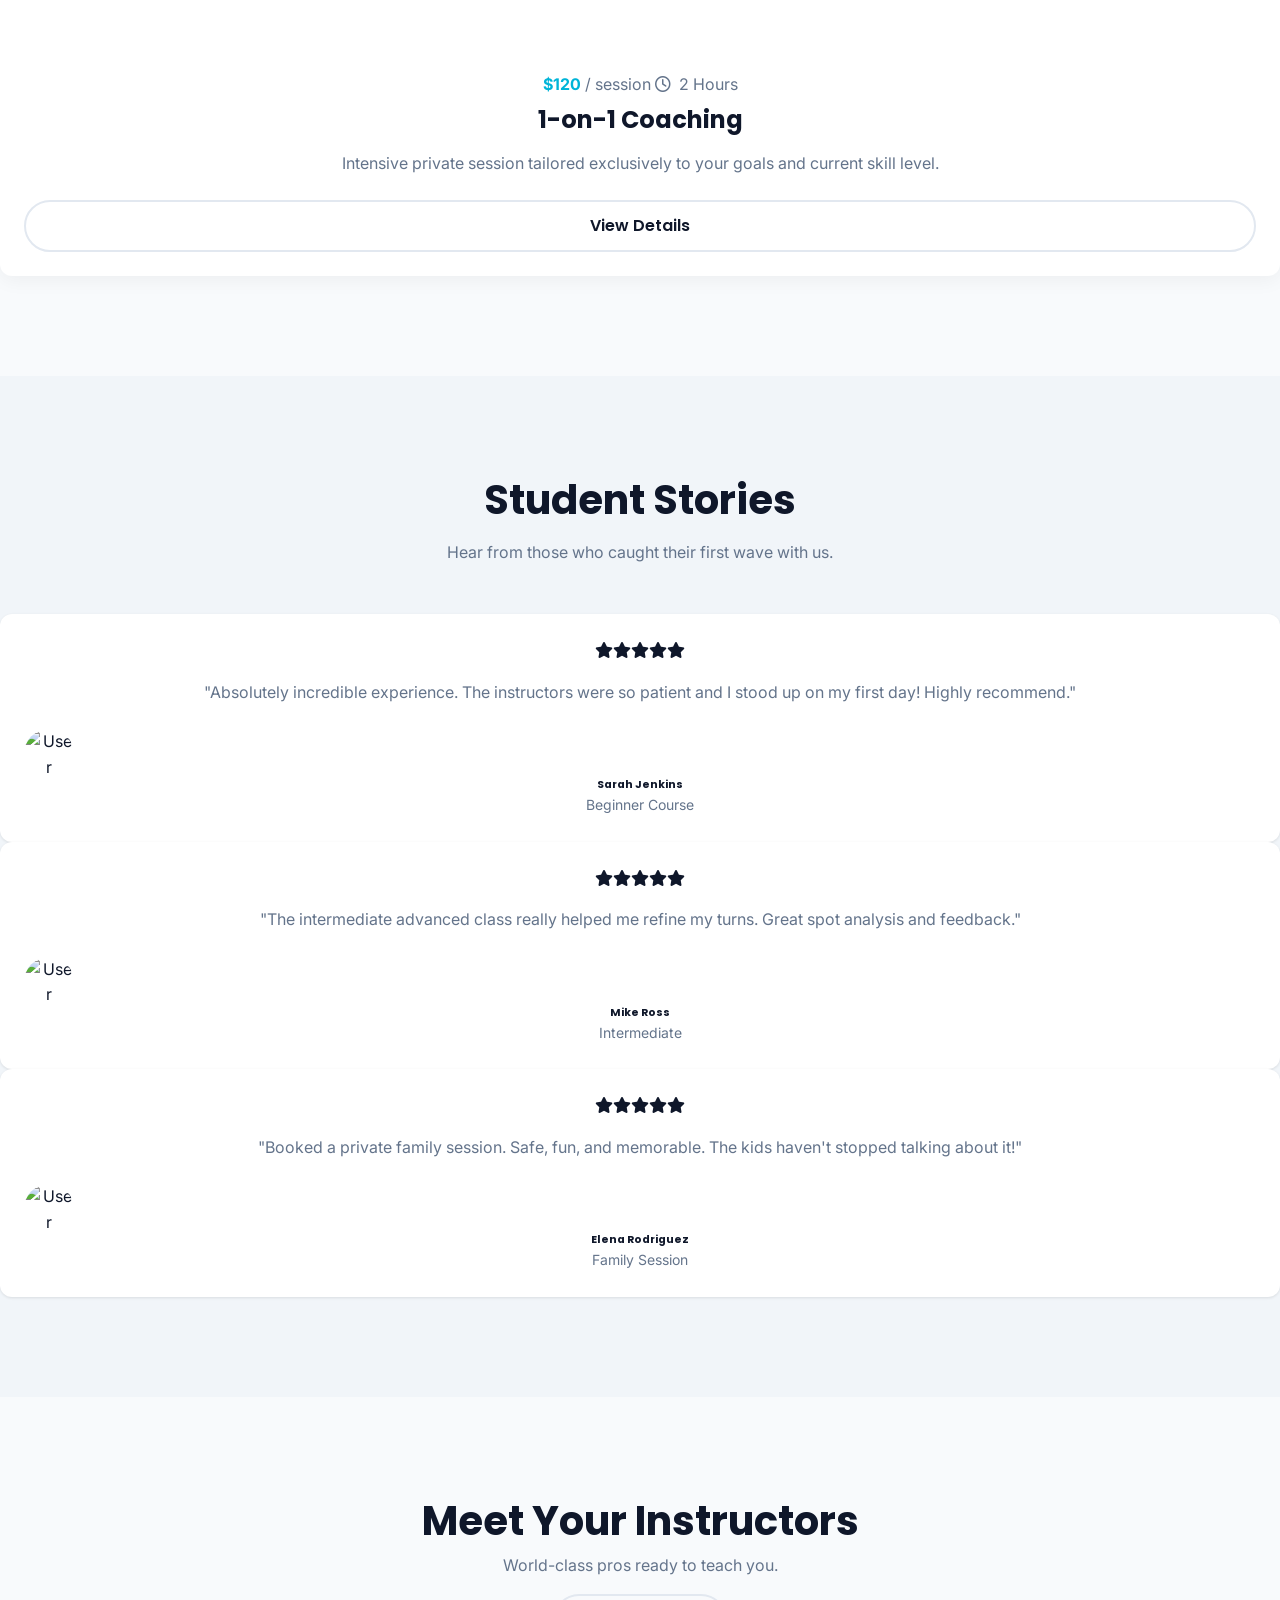
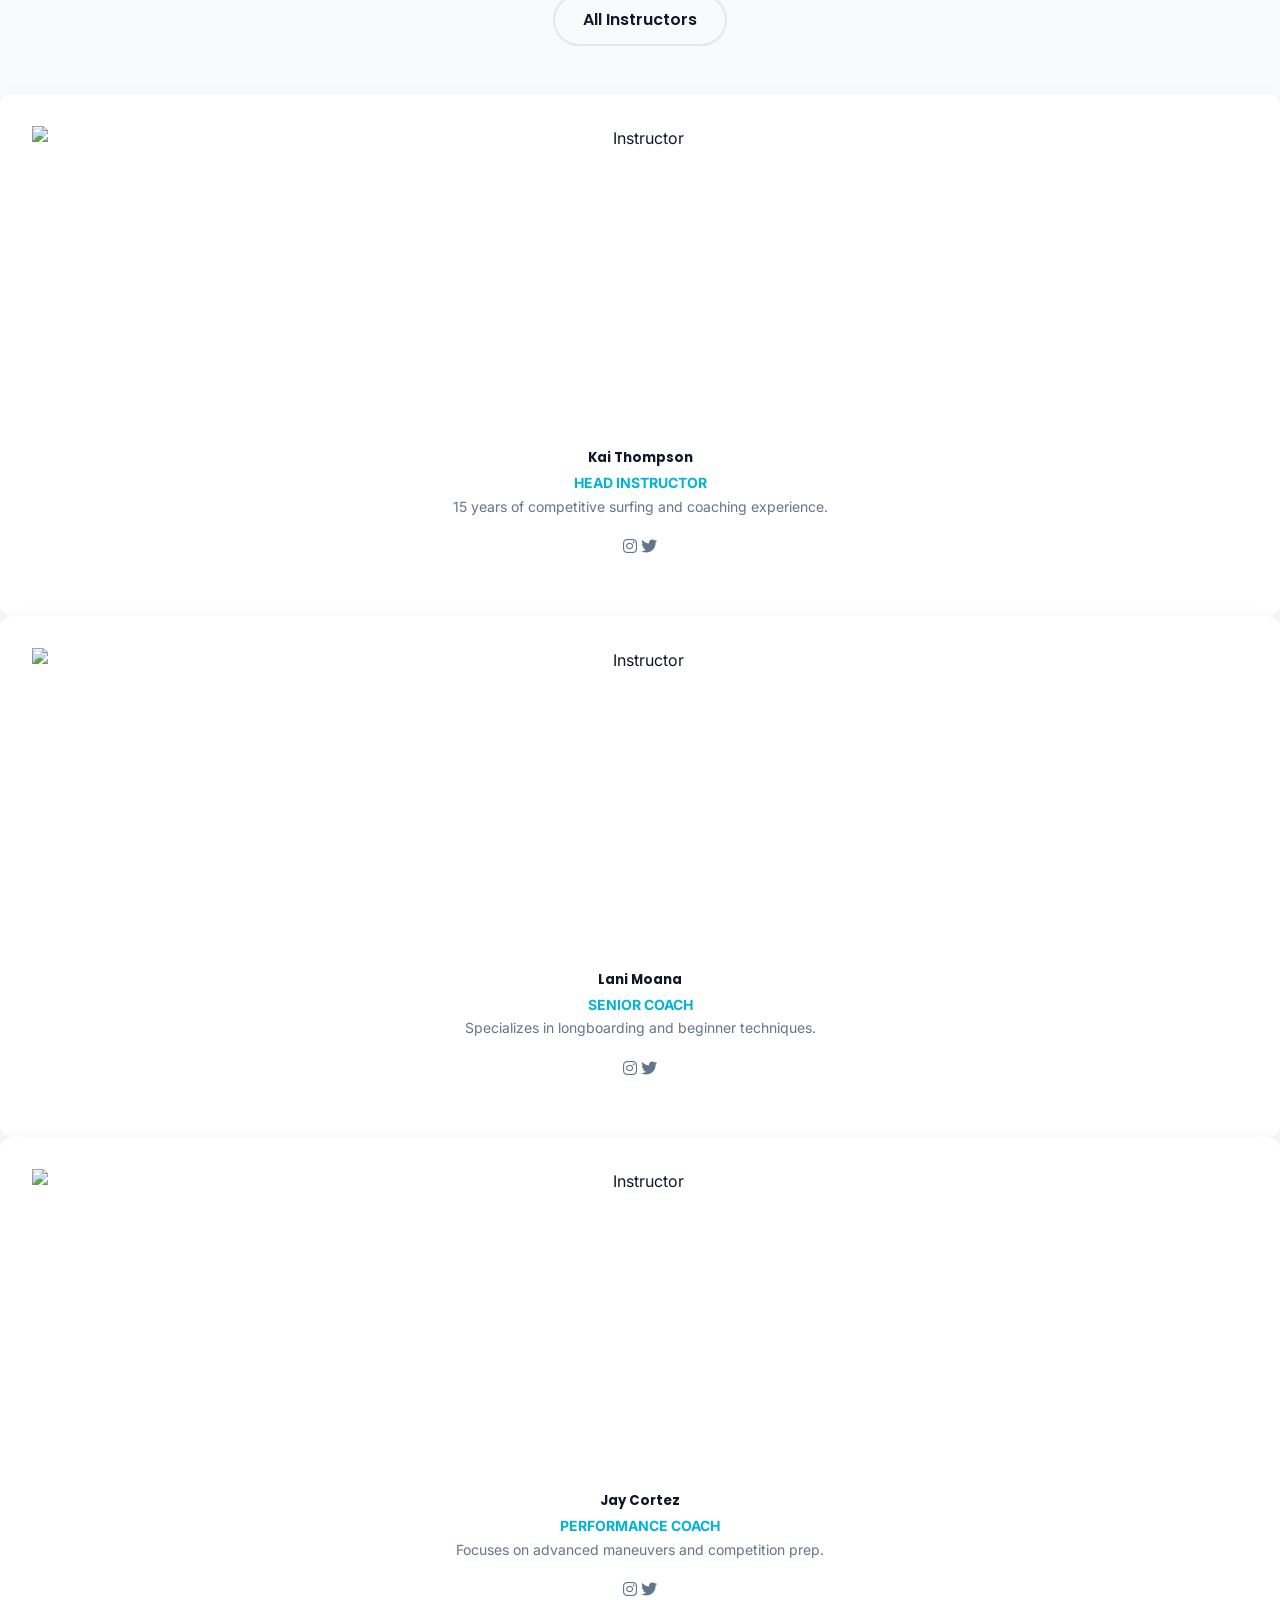
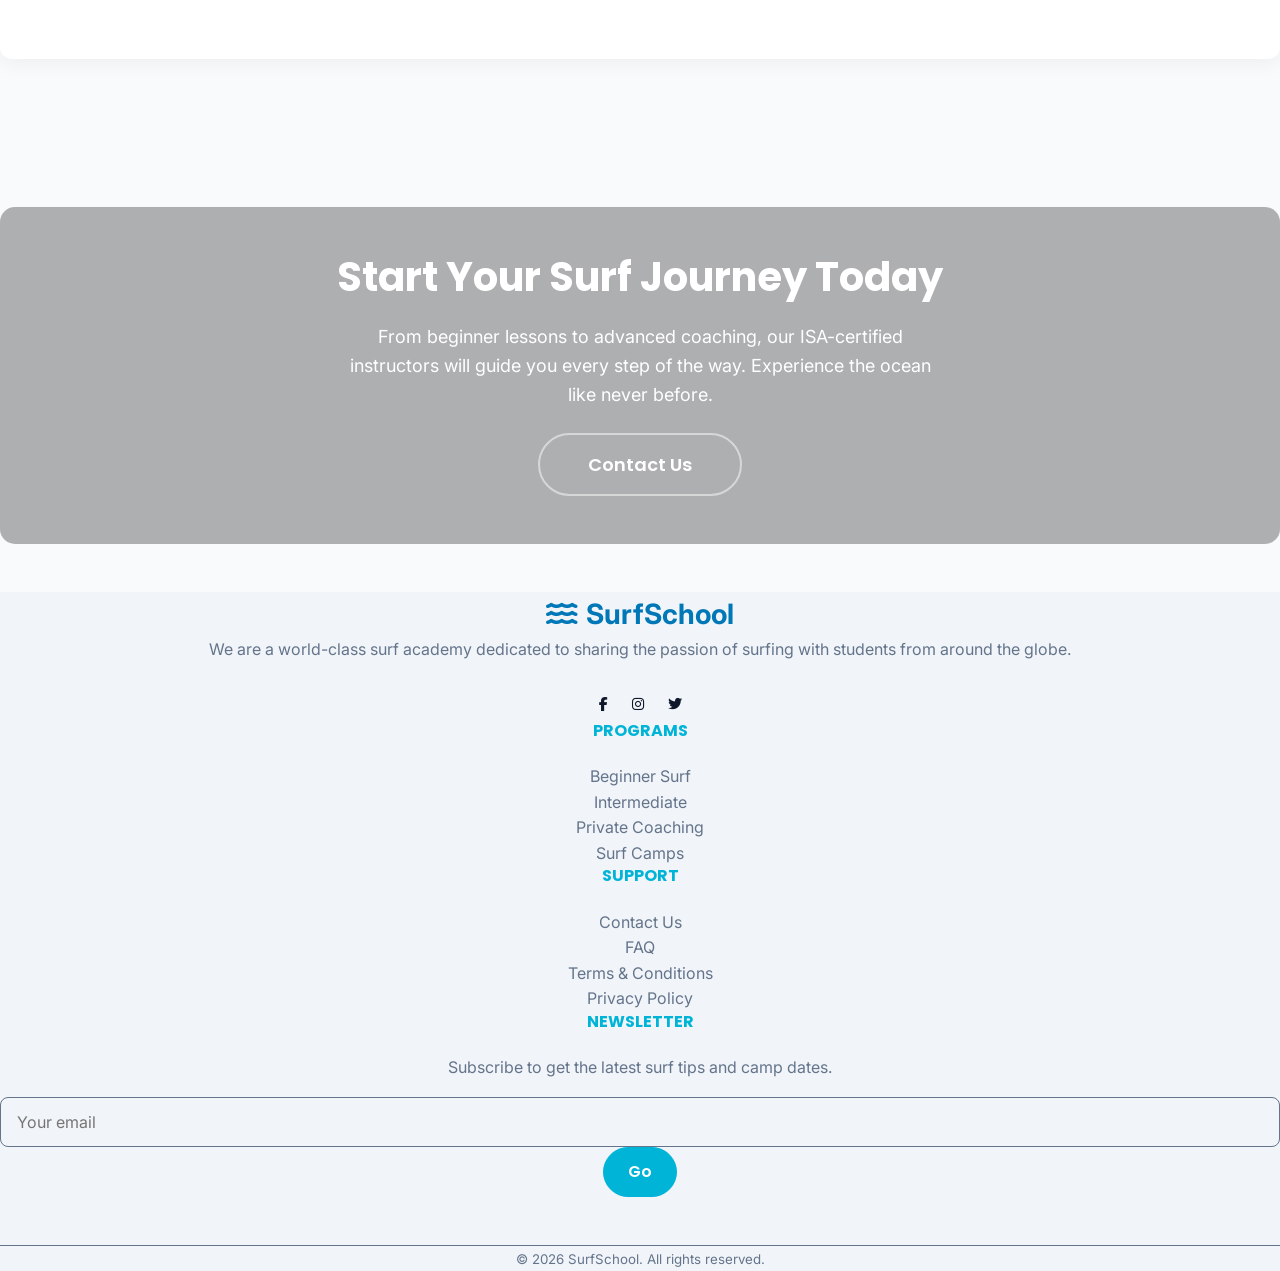
==== commit 2bd06728: "Update" ====
--- a/index.html
+++ b/index.html
@@ -5,7 +5,8 @@
     <meta charset="UTF-8">
     <meta name="viewport" content="width=device-width, initial-scale=1.0">
     <title>Surf School | Master the Waves</title>
-    <link rel="icon" type="image/svg+xml" href="data:image/svg+xml,<svg xmlns='http://www.w3.org/2000/svg' viewBox='0 0 32 32'><defs><linearGradient id='wave' x1='0%25' y1='0%25' x2='100%25' y2='100%25'><stop offset='0%25' style='stop-color:%2300B4D8'/><stop offset='100%25' style='stop-color:%230077B6'/></linearGradient></defs><rect width='32' height='32' fill='%23F8FAFC'/><path fill='url(%23wave)' d='M4 20c2-2 4-2 6 0s4 2 6 0 4-2 6 0 4 2 6 0v-8c-2 2-4 2-6 0s-4-2-6 0-4 2-6 0-4-2-6 0v8z'/><circle cx='16' cy='12' r='2' fill='%2300B4D8'/></svg>">
+    <link rel="icon" type="image/svg+xml"
+        href="data:image/svg+xml,<svg xmlns='http://www.w3.org/2000/svg' viewBox='0 0 32 32'><defs><linearGradient id='wave' x1='0%25' y1='0%25' x2='100%25' y2='100%25'><stop offset='0%25' style='stop-color:%2300B4D8'/><stop offset='100%25' style='stop-color:%230077B6'/></linearGradient></defs><rect width='32' height='32' fill='%23F8FAFC'/><path fill='url(%23wave)' d='M4 20c2-2 4-2 6 0s4 2 6 0 4-2 6 0 4 2 6 0v-8c-2 2-4 2-6 0s-4-2-6 0-4 2-6 0-4-2-6 0v8z'/><circle cx='16' cy='12' r='2' fill='%2300B4D8'/></svg>">
     <link rel="icon" type="image/x-icon" href="assets/images/favicon.ico">
     <link rel="icon" type="image/png" sizes="32x32" href="assets/images/favicon-32x32.png">
     <link rel="icon" type="image/png" sizes="16x16" href="assets/images/favicon-16x16.png">
@@ -29,7 +30,7 @@
     <link rel="stylesheet" href="assets/css/style.css?v=2">
     <link rel="stylesheet" href="assets/css/dark.css?v=1">
     <link rel="stylesheet" href="assets/css/animations.css?v=1">
-    
+
     <style>
         /* Scroll to Top Button */
         .scroll-to-top {
@@ -57,6 +58,111 @@
             transform: translateY(-3px);
         }
 
+        /* Uniform Instructor Cards */
+        .row.g-4 .card {
+            height: 100%;
+        }
+
+        .row.g-4 .card .position-relative {
+            height: 300px;
+        }
+
+        /* Remove row margins */
+        .row {
+            margin-left: 0 !important;
+            margin-right: 0 !important;
+        }
+
+        /* Footer Row Padding Removal */
+        footer .row {
+            padding-left: 0 !important;
+            padding-right: 0 !important;
+        }
+
+        /* Footer Center Alignment */
+        footer {
+            text-align: center;
+        }
+
+        /* Social Icons Center and Twitter Icon Update */
+        footer .d-flex.gap-3 {
+            justify-content: center;
+        }
+
+        footer .fab.fa-twitter {
+            font-family: 'Font Awesome 6 Brands';
+            font-weight: 400;
+        }
+
+        @media (max-width: 768px) {
+            .row.g-4 .card .position-relative {
+                height: 250px;
+            }
+            
+            /* Hero Section Mobile Spacing */
+            .hero {
+                padding-top: 3rem !important;
+                padding-bottom: 2rem !important;
+            }
+
+            .hero .col-lg-10 {
+                padding: 2rem 0 !important;
+            }
+
+            /* Footer Responsive */
+            footer {
+                padding-top: 3rem !important;
+                padding-bottom: 2rem !important;
+            }
+
+            footer .row.g-5 {
+                gap: 3rem !important;
+                margin-bottom: 3rem !important;
+            }
+
+            footer .col-lg-4,
+            footer .col-lg-2 {
+                margin-bottom: 2rem;
+                text-align: center;
+            }
+
+            footer .logo {
+                text-align: center;
+                margin-bottom: 2rem;
+            }
+
+            footer .d-flex.gap-3 {
+                justify-content: center;
+            }
+
+            footer form {
+                flex-direction: column;
+                align-items: center;
+                gap: 1rem !important;
+            }
+
+            footer input {
+                width: 100%;
+                max-width: 300px;
+            }
+
+            footer button {
+                width: 100%;
+                max-width: 300px;
+            }
+
+            /* Mobile Logo Size */
+            .logo.h3 {
+                font-size: 1.2rem !important;
+                margin-bottom: 0 !important;
+            }
+
+            .logo i {
+                font-size: 1rem !important;
+                margin-right: 0.5rem !important;
+            }
+        }
+
         @media (max-width: 768px) {
             .scroll-to-top {
                 bottom: 1rem;
@@ -76,10 +182,126 @@
                 font-size: 0.9rem;
             }
         }
+
+        /* Mobile Navigation */
+        .mobile-menu-toggle {
+            display: none;
+            
+           background: var(--surface);
+            border: 1px solid var(--border);
+            border-radius: 8px;
+            padding: 0.5rem 1rem;
+            cursor: pointer;
+            font-size: 1.2rem;
+            color: var(--text-primary);
+        }
+
+        /* Theme Toggle positioning */
+        #theme-toggle {
+            margin-left: 1rem;
+            position: relative;
+        }
+
+
+
+        .mobile-nav-menu {
+            position: fixed;
+            top: 0;
+            right: -100%;
+            width: 280px;
+            height: 100vh;
+            background: var(--surface);
+            border-left: 1px solid var(--border);
+            transition: right 0.3s ease;
+            z-index: 1000;
+            padding: 4rem 1.5rem 2rem;
+            overflow-y: auto;
+        }
+
+        .mobile-nav-menu.active {
+            right: 0;
+        }
+
+        .mobile-nav-menu .logo {
+            display: block;
+            margin-bottom: 2rem;
+            text-decoration: none;
+        }
+
+        .mobile-nav-menu .nav-links {
+            list-style: none;
+            padding: 0;
+            margin: 30px 0 0;
+        }
+
+        .mobile-nav-menu .nav-links li {
+            margin-bottom: 1rem;
+        }
+
+        .mobile-nav-menu .nav-links a {
+            display: block;
+            padding: 0.75rem 1rem;
+            color: var(--text-primary);
+            text-decoration: none;
+            border-radius: 8px;
+            transition: all 0.3s ease;
+        }
+
+        .mobile-nav-menu .nav-links a:hover {
+            background: var(--primary);
+            color: white;
+        }
+
+        .mobile-nav-menu .nav-links a.active {
+            background: var(--primary);
+            color: white;
+        }
+
+        .overlay {
+            position: fixed;
+            top: 0;
+            left: 0;
+            width: 100%;
+            height: 100%;
+            background: rgba(0, 0, 0, 0.5);
+            z-index: 999;
+            display: none;
+        }
+
+        .overlay.active {
+            display: block;
+        }
+
+        @media (max-width: 768px) {
+            .mobile-menu-toggle {
+                display: block;
+            }
+        }
     </style>
 </head>
 
 <body>
+
+   
+    <!-- Mobile Navigation Menu -->
+    <nav class="mobile-nav-menu" id="mobile-nav-menu">
+        <ul class="nav-links">
+            <li><a href="index.html">Home 1</a></li>
+            <li><a href="home-2.html">Home 2</a></li>
+            <li><a href="about.html">About</a></li>
+            <li><a href="programs.html">Programs</a></li>
+            <li><a href="pricing.html">Pricing</a></li>
+            <li><a href="blog.html">Blog</a></li>
+            <li><a href="contact.html">Contact</a></li>
+            <li><a href="dashboard.html"
+                    class="btn btn-outline-primary px-3 py-1 rounded-pill d-block mt-2">Dashboard</a></li>
+            <li><a href="signup.html" class="btn btn-primary px-3 py-1 rounded-pill d-block mt-2">Sign Up</a></li>
+            
+        </ul>
+    </nav>
+
+    <!-- Overlay -->
+    <div class="overlay" id="overlay"></div>
 
     <!-- Navbar -->
     <nav class="navbar navbar-on-dark">
@@ -97,29 +319,44 @@
                     <ul class="dropdown-menu position-absolute bg-white shadow-lg p-2 rounded"
                         style="display: none; top: 100%; left: 0; min-width: 200px; list-style: none;">
                         <li><a href="index.html" class="d-block p-2 text-primary fw-bold hover-bg-light rounded">Home 1</a></li>
-                        <li><a href="home-2.html" class="d-block p-2 text-primary hover-bg-light rounded">Home 2</a></li>
+                        <li><a href="home-2.html" class="d-block p-2 text-primary  hover-bg-light rounded">Home
+                                2</a></li>
                     </ul>
                 </div>
-                <a href="programs.html" class="nav-link">Programs</a>
                 <a href="about.html" class="nav-link">About</a>
+                <a href="programs.html" class="nav-link">Programs</a>                
                 <a href="pricing.html" class="nav-link">Pricing</a>
                 <a href="blog.html" class="nav-link">Blog</a>
                 <a href="contact.html" class="nav-link">Contact</a>
             </div>
 
             <div class="navbar-actions-wrapper d-flex align-items-center gap-3">
-                <button id="theme-toggle" class="btn btn-outline p-2 border-0 rounded-circle" aria-label="Toggle Theme">
-                    <i class="fas fa-moon"></i>
-                </button>
-                <a href="dashboard.html" class="btn btn-outline-primary px-3 py-1 rounded-pill">Dashboard</a>
-                <a href="signup.html" class="btn btn-primary d-none d-sm-inline-flex px-4 py-2"
-                    style="font-size: 0.9rem;">Sign Up</a>
-
-                <!-- Mobile Menu Button -->
-                <button id="menu-toggle" class="d-lg-none btn btn-outline border-0 text-primary">
-                    <i class="fas fa-bars fa-lg"></i>
-                </button>
-            </div>
+
+    <!-- Theme Toggle -->
+    <button id="theme-toggle"
+        class="btn btn-outline theme-toggle p-2 border-0 rounded-circle"
+        aria-label="Toggle Theme">
+        <i class="fas fa-sun"></i>
+    </button>
+
+    <!-- Desktop Buttons -->
+    <a href="dashboard.html"
+        class="btn btn-outline-primary px-3 py-1 rounded-pill d-none d-lg-inline-flex">
+        Dashboard
+    </a>
+
+    <a href="signup.html"
+        class="btn btn-primary d-none d-lg-inline-flex px-4 py-2"
+        style="font-size: 0.9rem;">
+        Sign Up
+    </a>
+
+    <!-- Hamburger (Mobile Only) -->
+    <button class="mobile-menu-toggle d-lg-none" id="mobile-menu-toggle">
+        <i class="fas fa-bars"></i>
+    </button>
+
+</div>
         </div>
     </nav>
 
@@ -136,16 +373,16 @@
         </div>
 
         <div class="container position-relative text-white hero-content">
-            <div class="row">
-                <div class="col-lg-8">
+            <div class="row justify-content-center text-center">
+                <div class="col-lg-10">
                     <span class="d-block text-accent fw-bold text-uppercase mb-3 tracking-wider">Est. 2024 •
                         California</span>
                     <h1 class="display-1 fw-bold mb-4">Ride The Wave of Your Life</h1>
-                    <p class="lead text-white-50 mb-5" style="font-size: 1.25rem; max-width: 600px;">
+                    <p class="lead text-white-50 mb-5 mx-auto" style="font-size: 1.25rem; max-width: 600px;">
                         Professional surf coaching for all skill levels. Experience the ocean like never before with our
                         certified instructors.
                     </p>
-                    <div class="d-flex gap-3 flex-wrap">
+                    <div class="d-flex gap-3 flex-wrap justify-content-center">
                         <a href="programs.html" class="btn btn-primary btn-lg px-5 py-3">Start Learning</a>
                         <a href="about.html"
                             class="btn btn-outline text-white border-white btn-lg px-5 py-3 hover-text-dark">Explore
@@ -433,33 +670,15 @@
     </section>
 
     <!-- Visual CTA -->
-    <section class="position-relative py-5" style="background: url('https://images.unsplash.com/photo-1507525428034-b723cf961d3e?q=80&w=2073&auto=format&fit=crop') center/cover no-repeat;">
-        <div class="container text-center text-white py-5 position-relative" style="z-index: 1; background: rgba(0, 0, 0, 0.3); border-radius: 15px; padding: 3rem 2rem;">
+    <section class="position-relative py-5"
+        style="background: url('https://images.unsplash.com/photo-1507525428034-b723cf961d3e?q=80&w=2073&auto=format&fit=crop') center/cover no-repeat;">
+        <div class="container text-center text-white py-5 position-relative"
+            style="z-index: 1; background: rgba(0, 0, 0, 0.3); border-radius: 15px; padding: 3rem 2rem;">
             <h2 class="display-3 fw-bold mb-4 text-white">Start Your Surf Journey Today</h2>
-            <p class="lead mb-4 text-white" style="max-width: 600px; margin: 0 auto;">From beginner lessons to advanced coaching, our ISA-certified instructors will guide you every step of the way. Experience the ocean like never before.</p>
-            <div class="row g-3 mb-5" style="max-width: 800px; margin: 0 auto;">
-                <div class="col-md-4">
-                    <div class="text-center">
-                        <i class="fas fa-graduation-cap fa-2x mb-2 text-warning"></i>
-                        <h5 class="fw-bold text-white">Expert Training</h5>
-                        <p class="small mb-0 text-white-50">Professional ISA-certified instructors</p>
-                    </div>
-                </div>
-                <div class="col-md-4">
-                    <div class="text-center">
-                        <i class="fas fa-shield-alt fa-2x mb-2 text-warning"></i>
-                        <h5 class="fw-bold text-white">Safe Learning</h5>
-                        <p class="small mb-0 text-white-50">Premium equipment & ideal locations</p>
-                    </div>
-                </div>
-                <div class="col-md-4">
-                    <div class="text-center">
-                        <i class="fas fa-users fa-2x mb-2 text-warning"></i>
-                        <h5 class="fw-bold text-white">Small Groups</h5>
-                        <p class="small mb-0 text-white-50">Max 4 students per instructor</p>
-                    </div>
-                </div>
-            </div>
+            <p class="lead mb-4 text-white" style="max-width: 600px; margin: 0 auto;">From beginner lessons to advanced
+                coaching, our ISA-certified instructors will guide you every step of the way. Experience the ocean like
+                never before.</p>
+            
             <div class="d-flex gap-3 justify-content-center flex-wrap">
                 <a href="contact.html" class="btn btn-outline-light btn-lg rounded-pill px-5 py-3">Contact Us</a>
             </div>
@@ -540,7 +759,7 @@
     <script src="assets/js/theme-toggle.js"></script>
     <script src="assets/js/animations.js"></script>
     <script src="assets/js/main.js"></script>
-    
+
     <script>
         // Scroll to top function
         function scrollToTop() {
@@ -551,7 +770,7 @@
         }
 
         // Show/hide scroll-to-top button based on scroll position
-        window.addEventListener('scroll', function() {
+        window.addEventListener('scroll', function () {
             const scrollButton = document.getElementById('scrollToTop');
             if (window.pageYOffset > 300) {
                 scrollButton.style.display = 'flex';
@@ -559,6 +778,40 @@
                 scrollButton.style.display = 'none';
             }
         });
+
+        // Mobile menu toggle functionality
+        const mobileMenuToggle = document.getElementById('mobile-menu-toggle');
+        const mobileNavMenu = document.getElementById('mobile-nav-menu');
+        const overlay = document.getElementById('overlay');
+
+        mobileMenuToggle.addEventListener('click', () => {
+            mobileNavMenu.classList.toggle('active');
+            overlay.classList.toggle('active');
+        });
+
+        // Close mobile menu when clicking overlay
+        overlay.addEventListener('click', () => {
+            mobileNavMenu.classList.remove('active');
+            overlay.classList.remove('active');
+        });
+
+        // Close mobile menu when clicking a link
+        const navLinks = document.querySelectorAll('.nav-links a');
+        navLinks.forEach(link => {
+            link.addEventListener('click', () => {
+                mobileNavMenu.classList.remove('active');
+                overlay.classList.remove('active');
+            });
+        });
+
+        // Highlight current page
+        const currentPage = window.location.pathname.split('/').pop() || 'index.html';
+        navLinks.forEach(link => {
+            const linkPage = link.getAttribute('href');
+            if (linkPage === currentPage) {
+                link.classList.add('active');
+            }
+        });
     </script>
 </body>
 
--- a/assets/css/style.css
+++ b/assets/css/style.css
@@ -676,6 +676,25 @@
     transition: all 0.3s ease;
 }
 
+@media (max-width: 991px) {
+    #theme-toggle.theme-toggle {
+         background: var(--surface);
+        width: 40px;
+        height: 40px;
+        display: flex;
+        align-items: center;
+        justify-content: center;
+        border-radius: 50%;
+        border: 1px solid var(--border);
+        box-shadow: var(--shadow-sm);
+        margin-left: 0;
+    }
+
+    #theme-toggle.theme-toggle i {
+        color: var(--primary);
+    }
+}
+
 .navbar+*:not(#mobile-menu) {
     margin-top: 0 !important;
     padding-top: 0 !important;
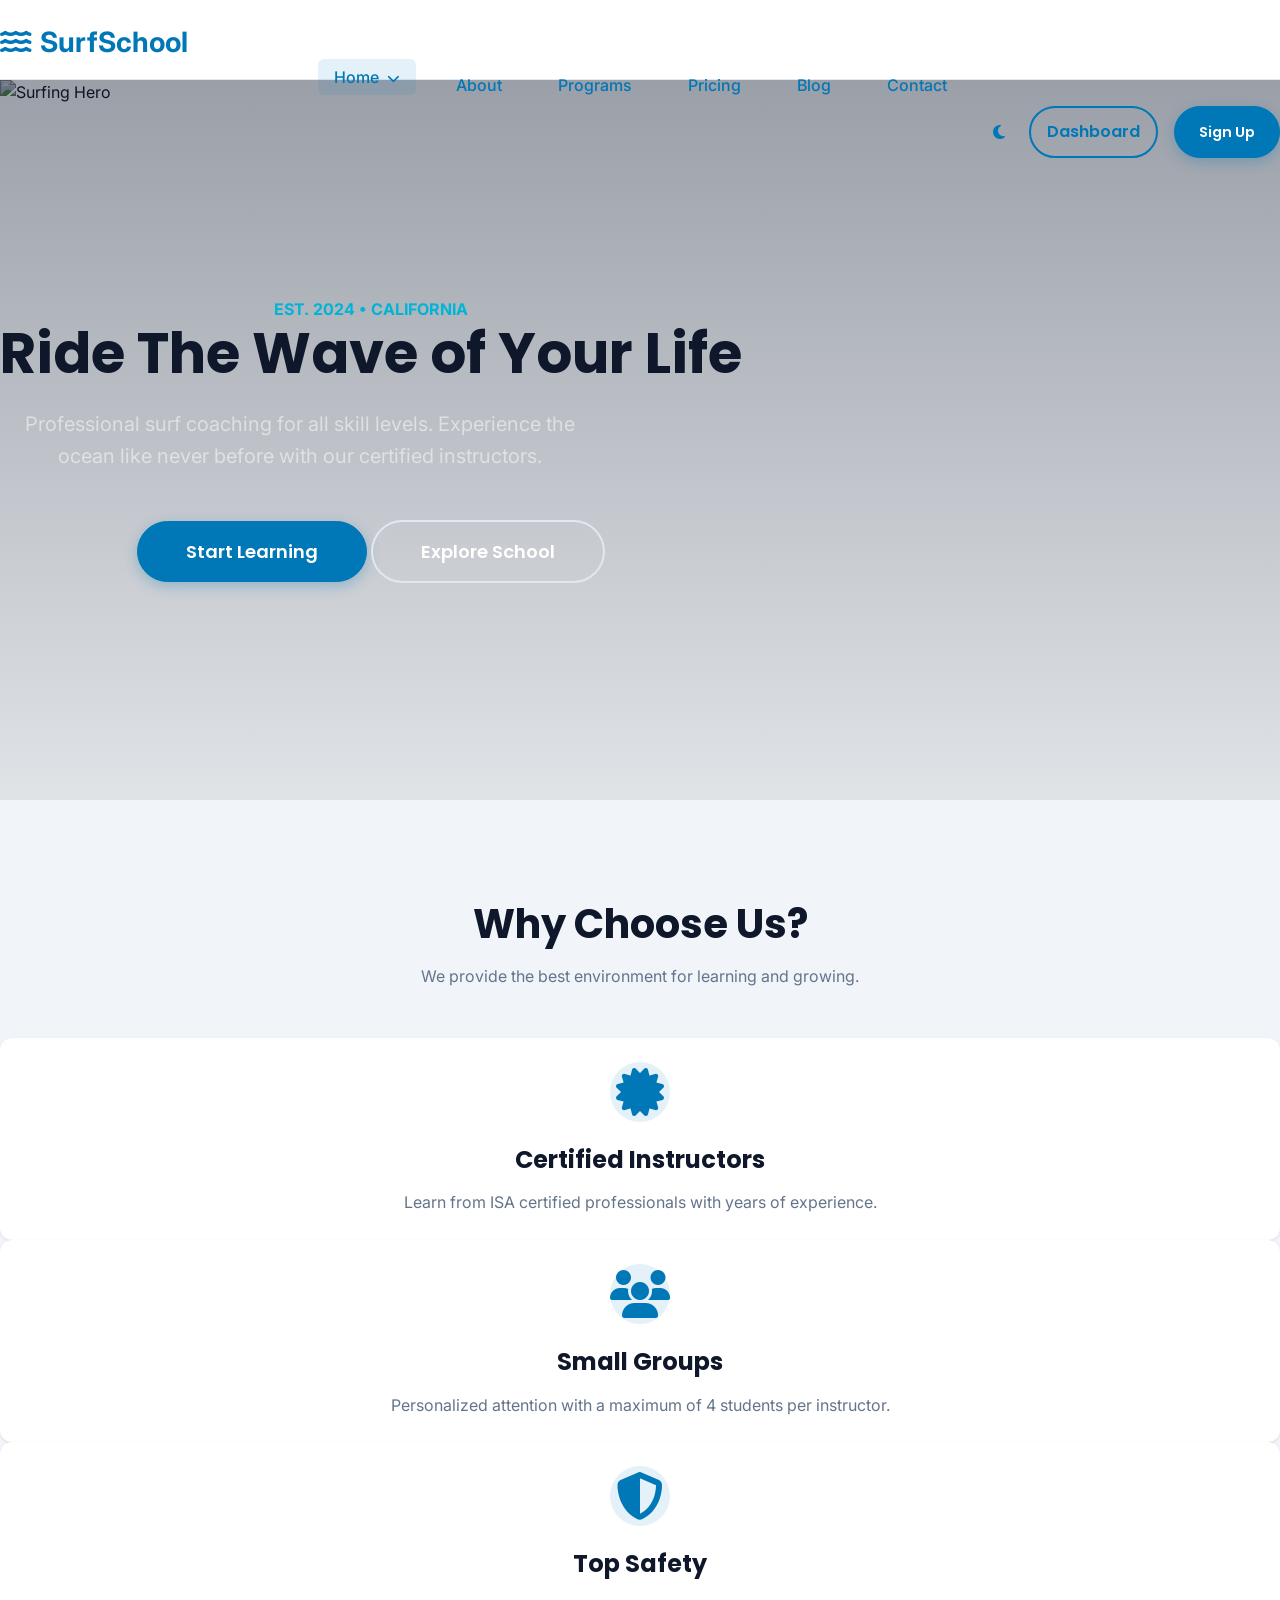
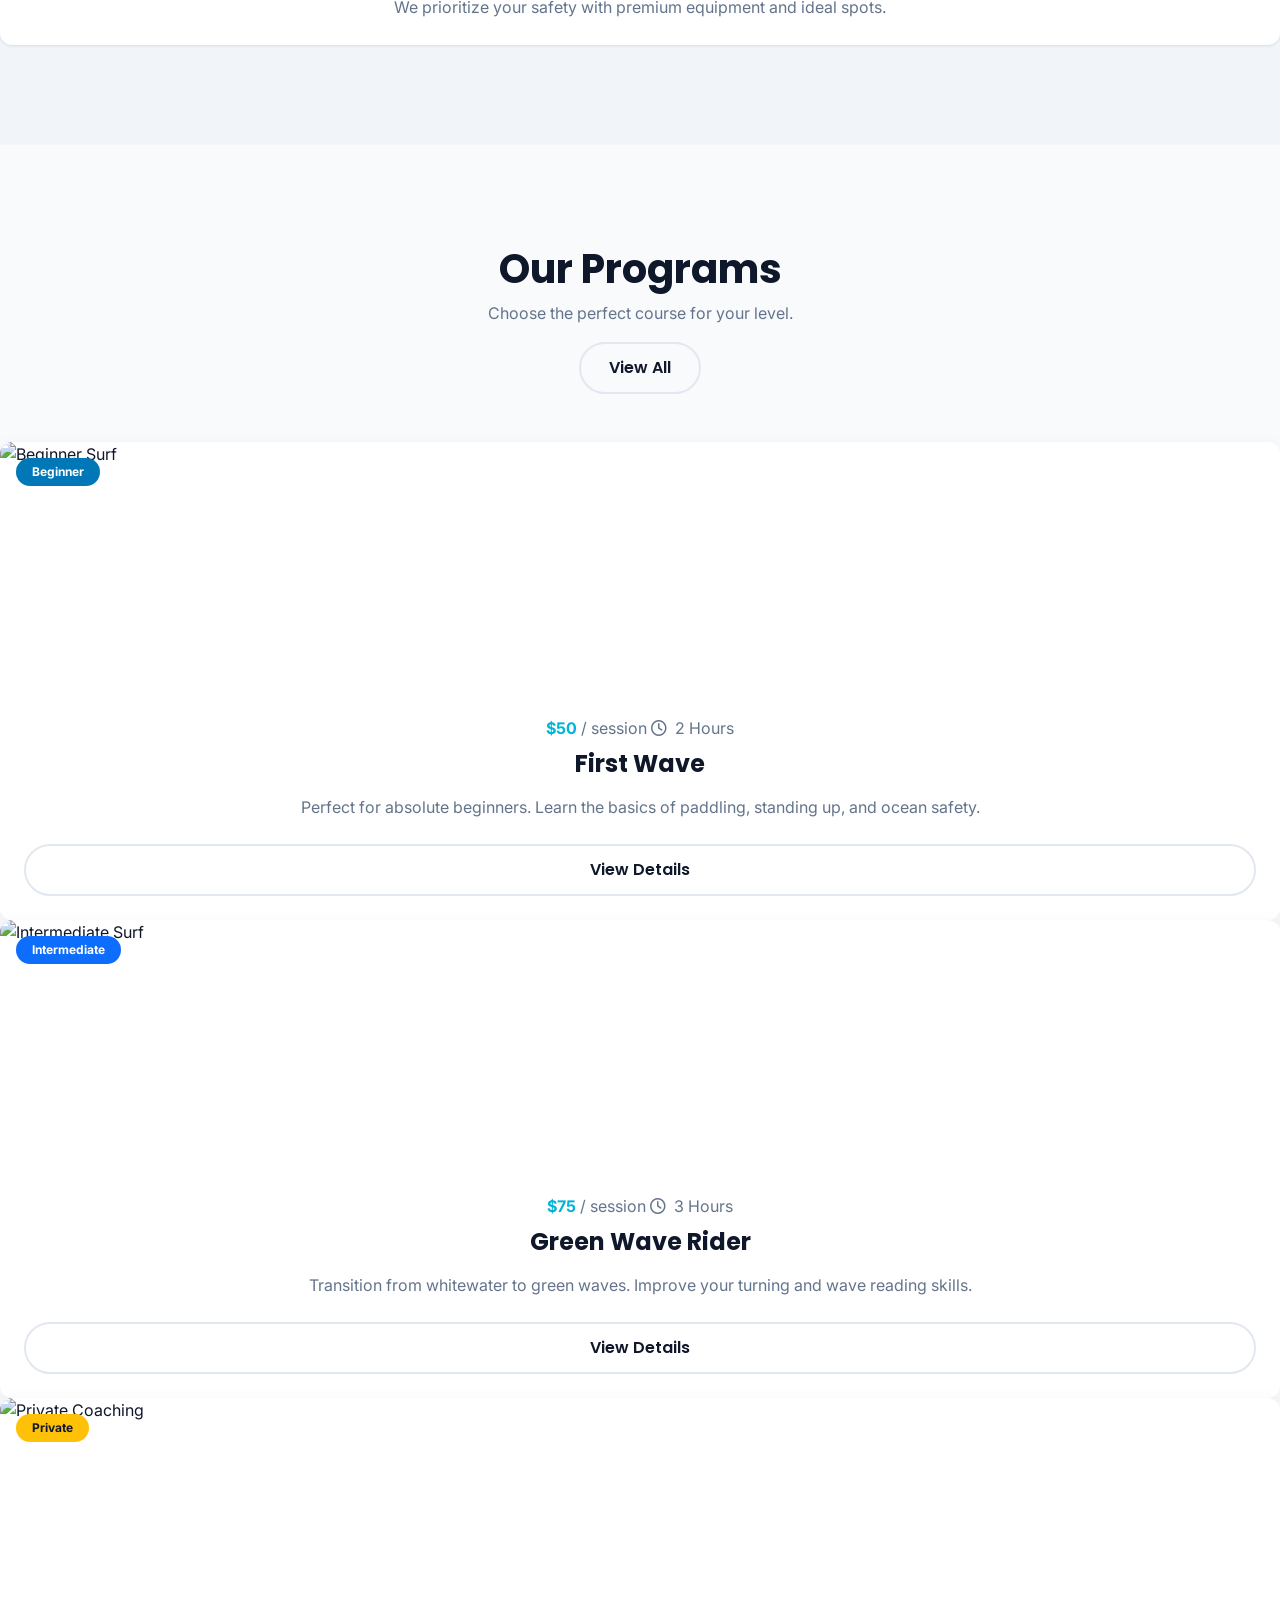
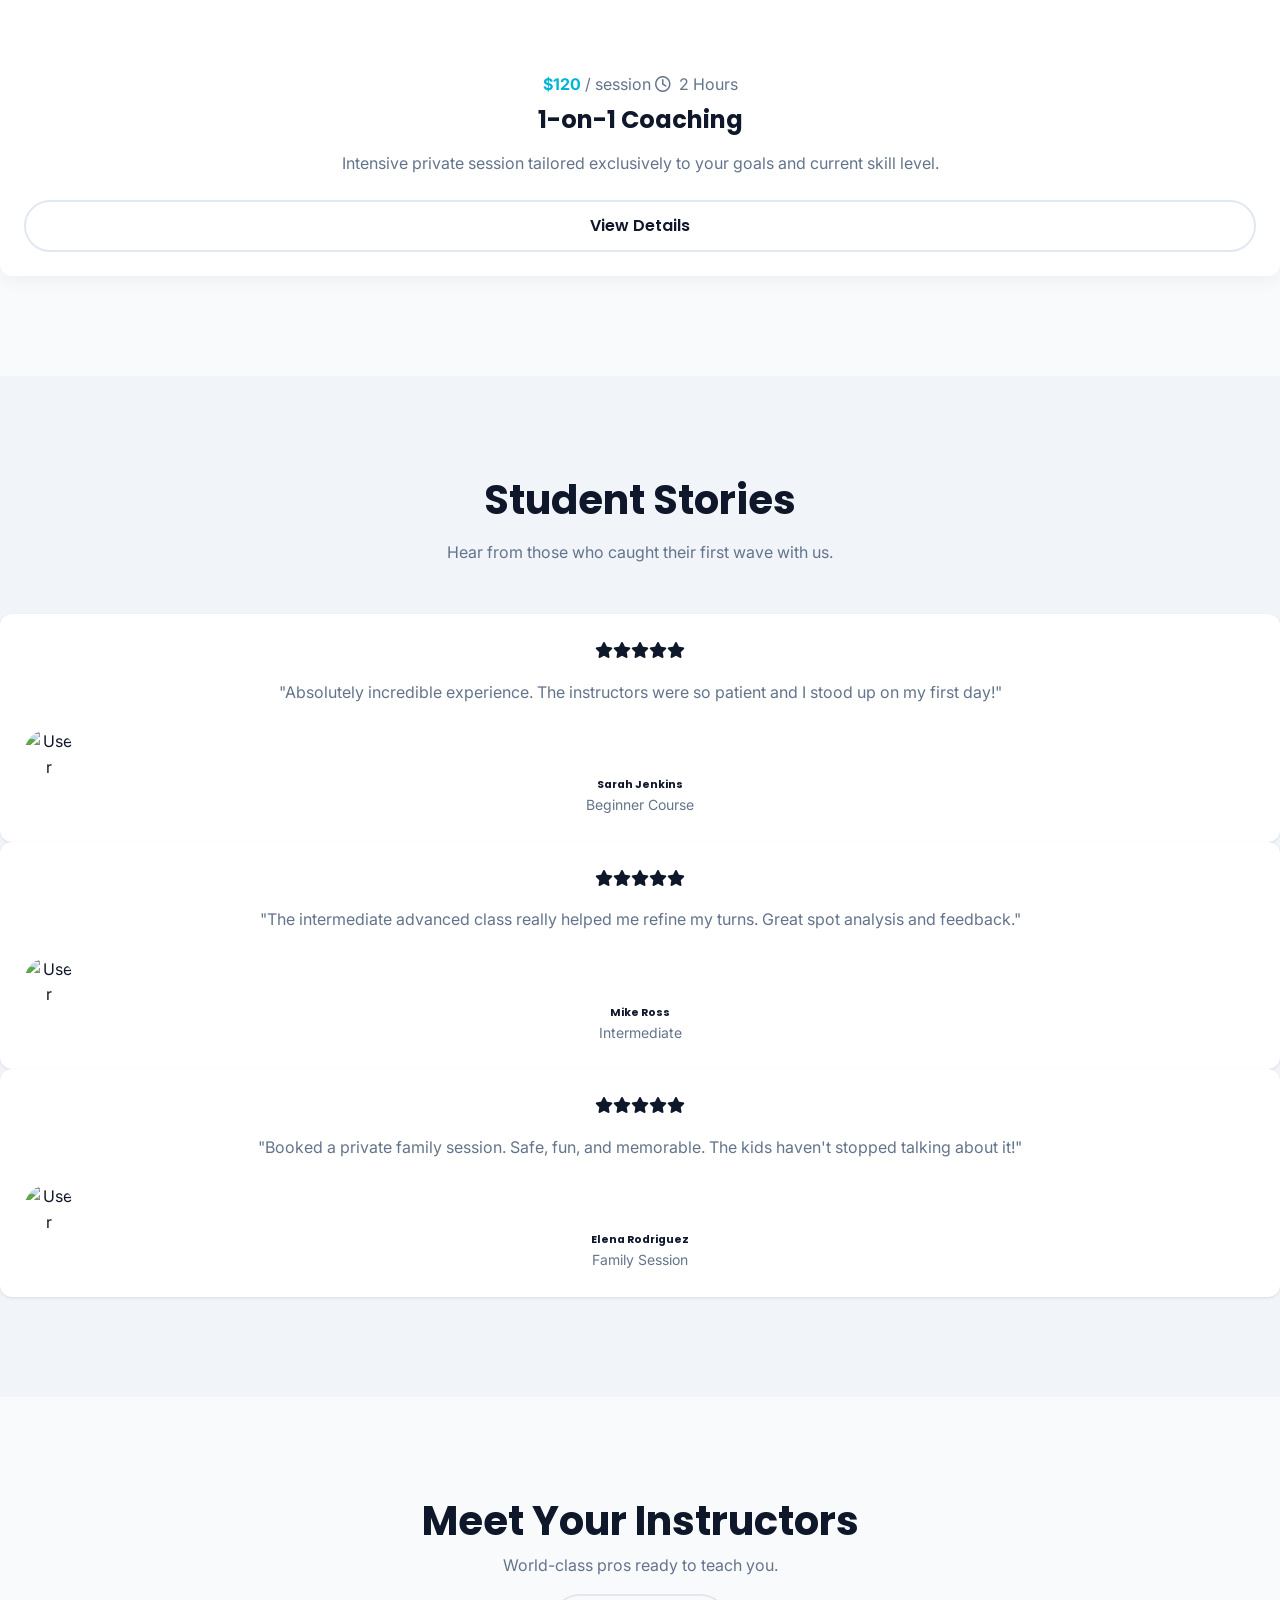
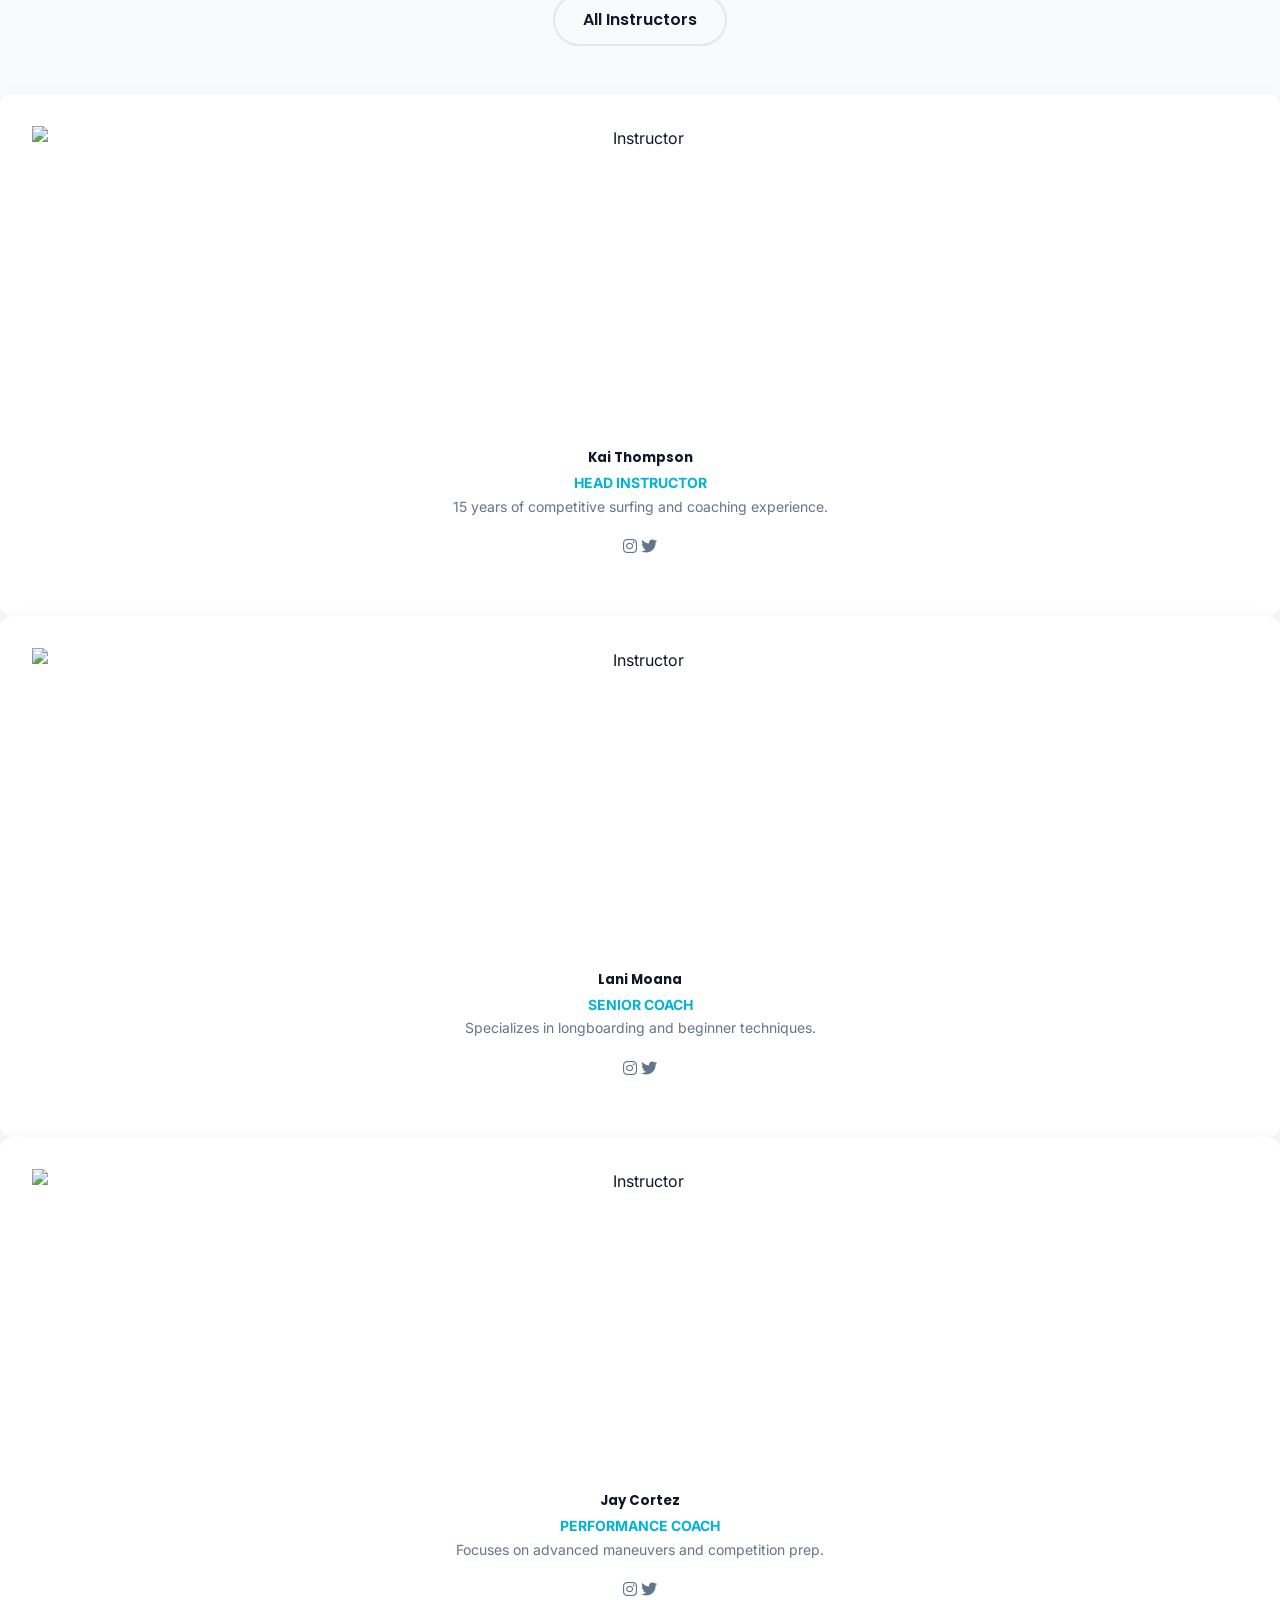
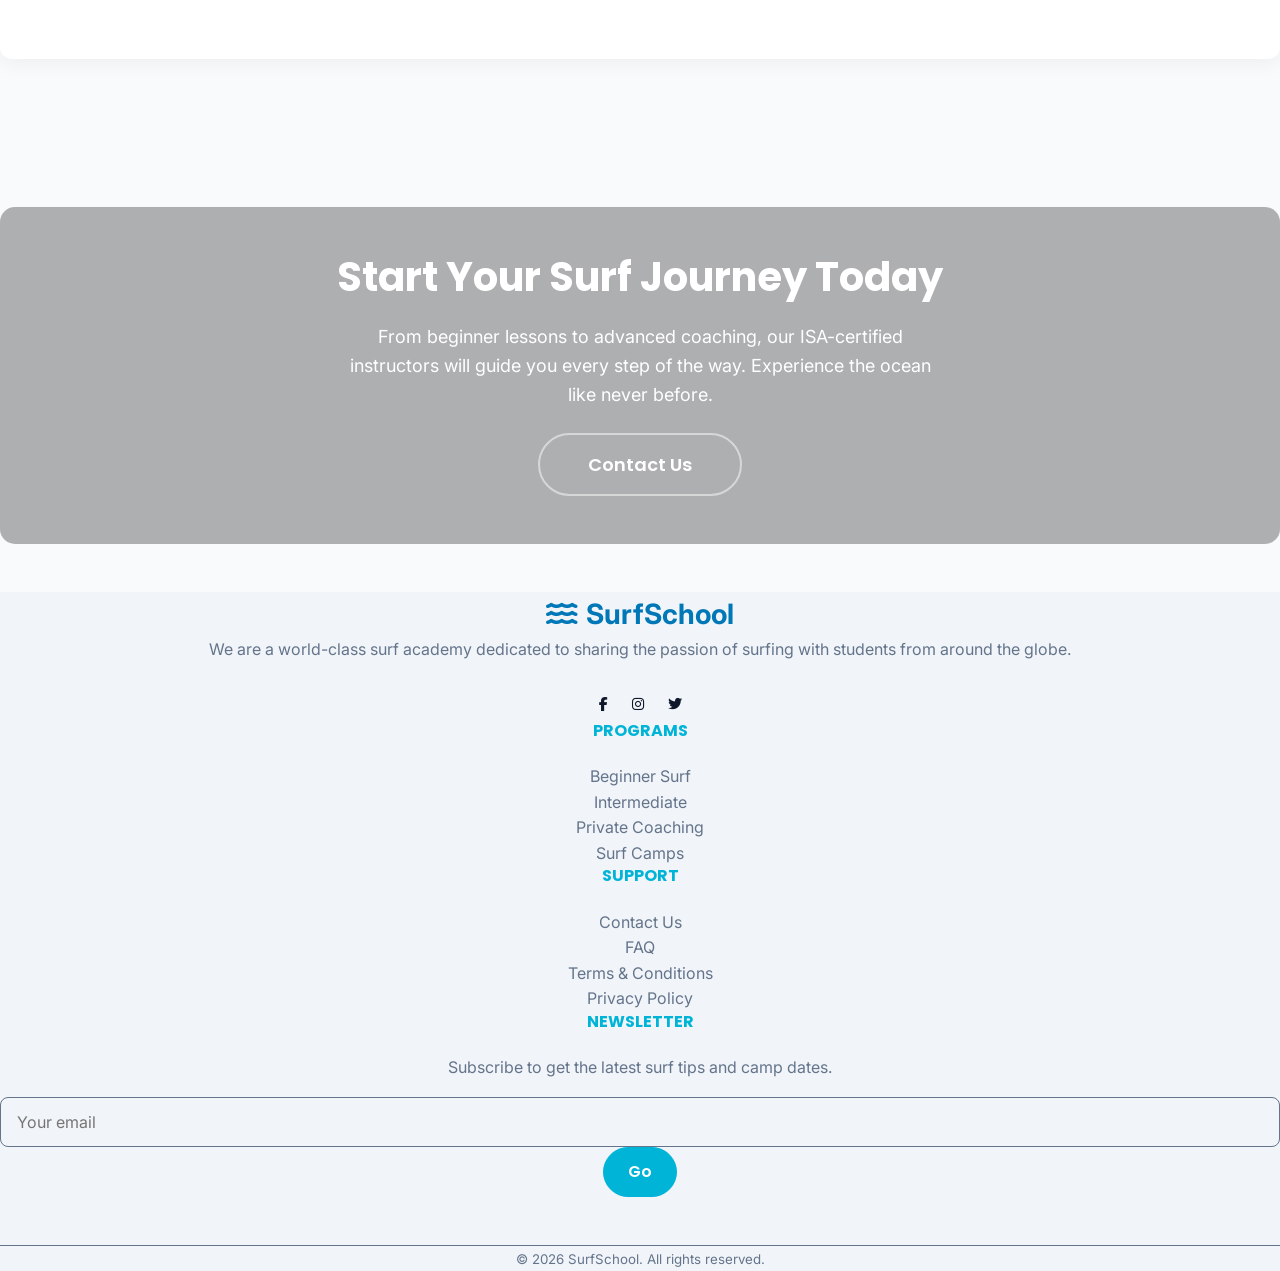
==== commit 51c184be: "Update" ====
--- a/index.html
+++ b/index.html
@@ -94,11 +94,11 @@
             font-weight: 400;
         }
 
-        @media (max-width: 768px) {
+        @media (max-width: 991px) {
             .row.g-4 .card .position-relative {
                 height: 250px;
             }
-            
+
             /* Hero Section Mobile Spacing */
             .hero {
                 padding-top: 3rem !important;
@@ -113,15 +113,19 @@
             footer {
                 padding-top: 3rem !important;
                 padding-bottom: 2rem !important;
+                text-align: center;
             }
 
             footer .row.g-5 {
                 gap: 3rem !important;
                 margin-bottom: 3rem !important;
+                flex-direction: column;
             }
 
             footer .col-lg-4,
-            footer .col-lg-2 {
+            footer .col-lg-2,
+            footer .col-md-4 {
+                width: 100%;
                 margin-bottom: 2rem;
                 text-align: center;
             }
@@ -129,6 +133,13 @@
             footer .logo {
                 text-align: center;
                 margin-bottom: 2rem;
+                justify-content: center;
+            }
+
+            footer .logo.d-block {
+                display: flex !important;
+                justify-content: center;
+                align-items: center;
             }
 
             footer .d-flex.gap-3 {
@@ -186,8 +197,8 @@
         /* Mobile Navigation */
         .mobile-menu-toggle {
             display: none;
-            
-           background: var(--surface);
+
+            background: var(--surface);
             border: 1px solid var(--border);
             border-radius: 8px;
             padding: 0.5rem 1rem;
@@ -282,7 +293,7 @@
 
 <body>
 
-   
+
     <!-- Mobile Navigation Menu -->
     <nav class="mobile-nav-menu" id="mobile-nav-menu">
         <ul class="nav-links">
@@ -296,7 +307,7 @@
             <li><a href="dashboard.html"
                     class="btn btn-outline-primary px-3 py-1 rounded-pill d-block mt-2">Dashboard</a></li>
             <li><a href="signup.html" class="btn btn-primary px-3 py-1 rounded-pill d-block mt-2">Sign Up</a></li>
-            
+
         </ul>
     </nav>
 
@@ -318,13 +329,14 @@
                             style="font-size: 0.8em;"></i></a>
                     <ul class="dropdown-menu position-absolute bg-white shadow-lg p-2 rounded"
                         style="display: none; top: 100%; left: 0; min-width: 200px; list-style: none;">
-                        <li><a href="index.html" class="d-block p-2 text-primary fw-bold hover-bg-light rounded">Home 1</a></li>
+                        <li><a href="index.html" class="d-block p-2 text-primary fw-bold hover-bg-light rounded">Home
+                                1</a></li>
                         <li><a href="home-2.html" class="d-block p-2 text-primary  hover-bg-light rounded">Home
                                 2</a></li>
                     </ul>
                 </div>
                 <a href="about.html" class="nav-link">About</a>
-                <a href="programs.html" class="nav-link">Programs</a>                
+                <a href="programs.html" class="nav-link">Programs</a>
                 <a href="pricing.html" class="nav-link">Pricing</a>
                 <a href="blog.html" class="nav-link">Blog</a>
                 <a href="contact.html" class="nav-link">Contact</a>
@@ -332,31 +344,28 @@
 
             <div class="navbar-actions-wrapper d-flex align-items-center gap-3">
 
-    <!-- Theme Toggle -->
-    <button id="theme-toggle"
-        class="btn btn-outline theme-toggle p-2 border-0 rounded-circle"
-        aria-label="Toggle Theme">
-        <i class="fas fa-sun"></i>
-    </button>
-
-    <!-- Desktop Buttons -->
-    <a href="dashboard.html"
-        class="btn btn-outline-primary px-3 py-1 rounded-pill d-none d-lg-inline-flex">
-        Dashboard
-    </a>
-
-    <a href="signup.html"
-        class="btn btn-primary d-none d-lg-inline-flex px-4 py-2"
-        style="font-size: 0.9rem;">
-        Sign Up
-    </a>
-
-    <!-- Hamburger (Mobile Only) -->
-    <button class="mobile-menu-toggle d-lg-none" id="mobile-menu-toggle">
-        <i class="fas fa-bars"></i>
-    </button>
-
-</div>
+                <!-- Theme Toggle -->
+                <button id="theme-toggle" class="btn btn-outline theme-toggle p-2 border-0 rounded-circle"
+                    aria-label="Toggle Theme">
+                    <i class="fas fa-sun"></i>
+                </button>
+
+                <!-- Desktop Buttons -->
+                <a href="dashboard.html" class="btn btn-outline-primary px-3 py-1 rounded-pill d-none d-lg-inline-flex">
+                    Dashboard
+                </a>
+
+                <a href="signup.html" class="btn btn-primary d-none d-lg-inline-flex px-4 py-2"
+                    style="font-size: 0.9rem;">
+                    Sign Up
+                </a>
+
+                <!-- Hamburger (Mobile Only) -->
+                <button class="mobile-menu-toggle d-lg-none" id="mobile-menu-toggle">
+                    <i class="fas fa-bars"></i>
+                </button>
+
+            </div>
         </div>
     </nav>
 
@@ -542,7 +551,7 @@
                                 class="fas fa-star"></i><i class="fas fa-star"></i>
                         </div>
                         <p class="text-secondary mb-4">"Absolutely incredible experience. The instructors were so
-                            patient and I stood up on my first day! Highly recommend."</p>
+                            patient and I stood up on my first day!"</p>
                         <div class="d-flex align-items-center gap-3 justify-content-center">
                             <img src="https://randomuser.me/api/portraits/women/44.jpg" class="rounded-circle"
                                 width="50" height="50" alt="User">
@@ -678,7 +687,7 @@
             <p class="lead mb-4 text-white" style="max-width: 600px; margin: 0 auto;">From beginner lessons to advanced
                 coaching, our ISA-certified instructors will guide you every step of the way. Experience the ocean like
                 never before.</p>
-            
+
             <div class="d-flex gap-3 justify-content-center flex-wrap">
                 <a href="contact.html" class="btn btn-outline-light btn-lg rounded-pill px-5 py-3">Contact Us</a>
             </div>
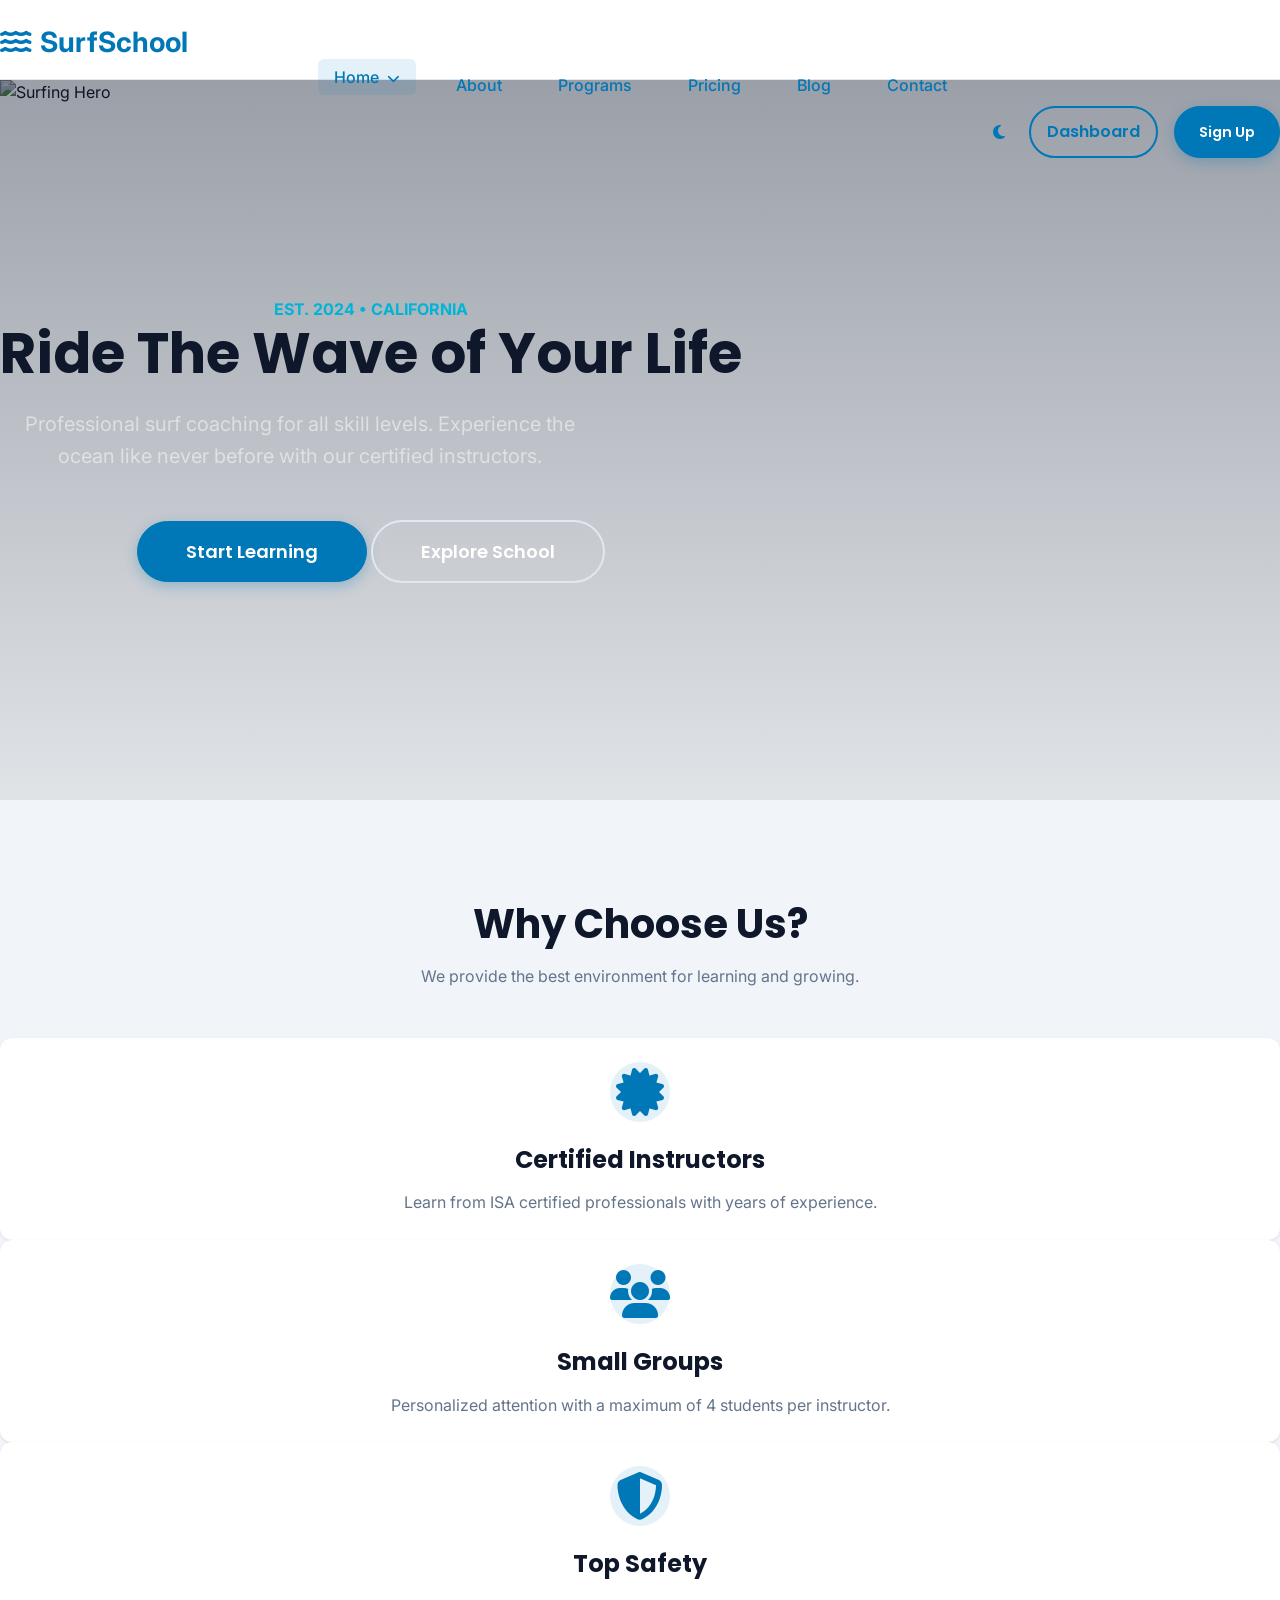
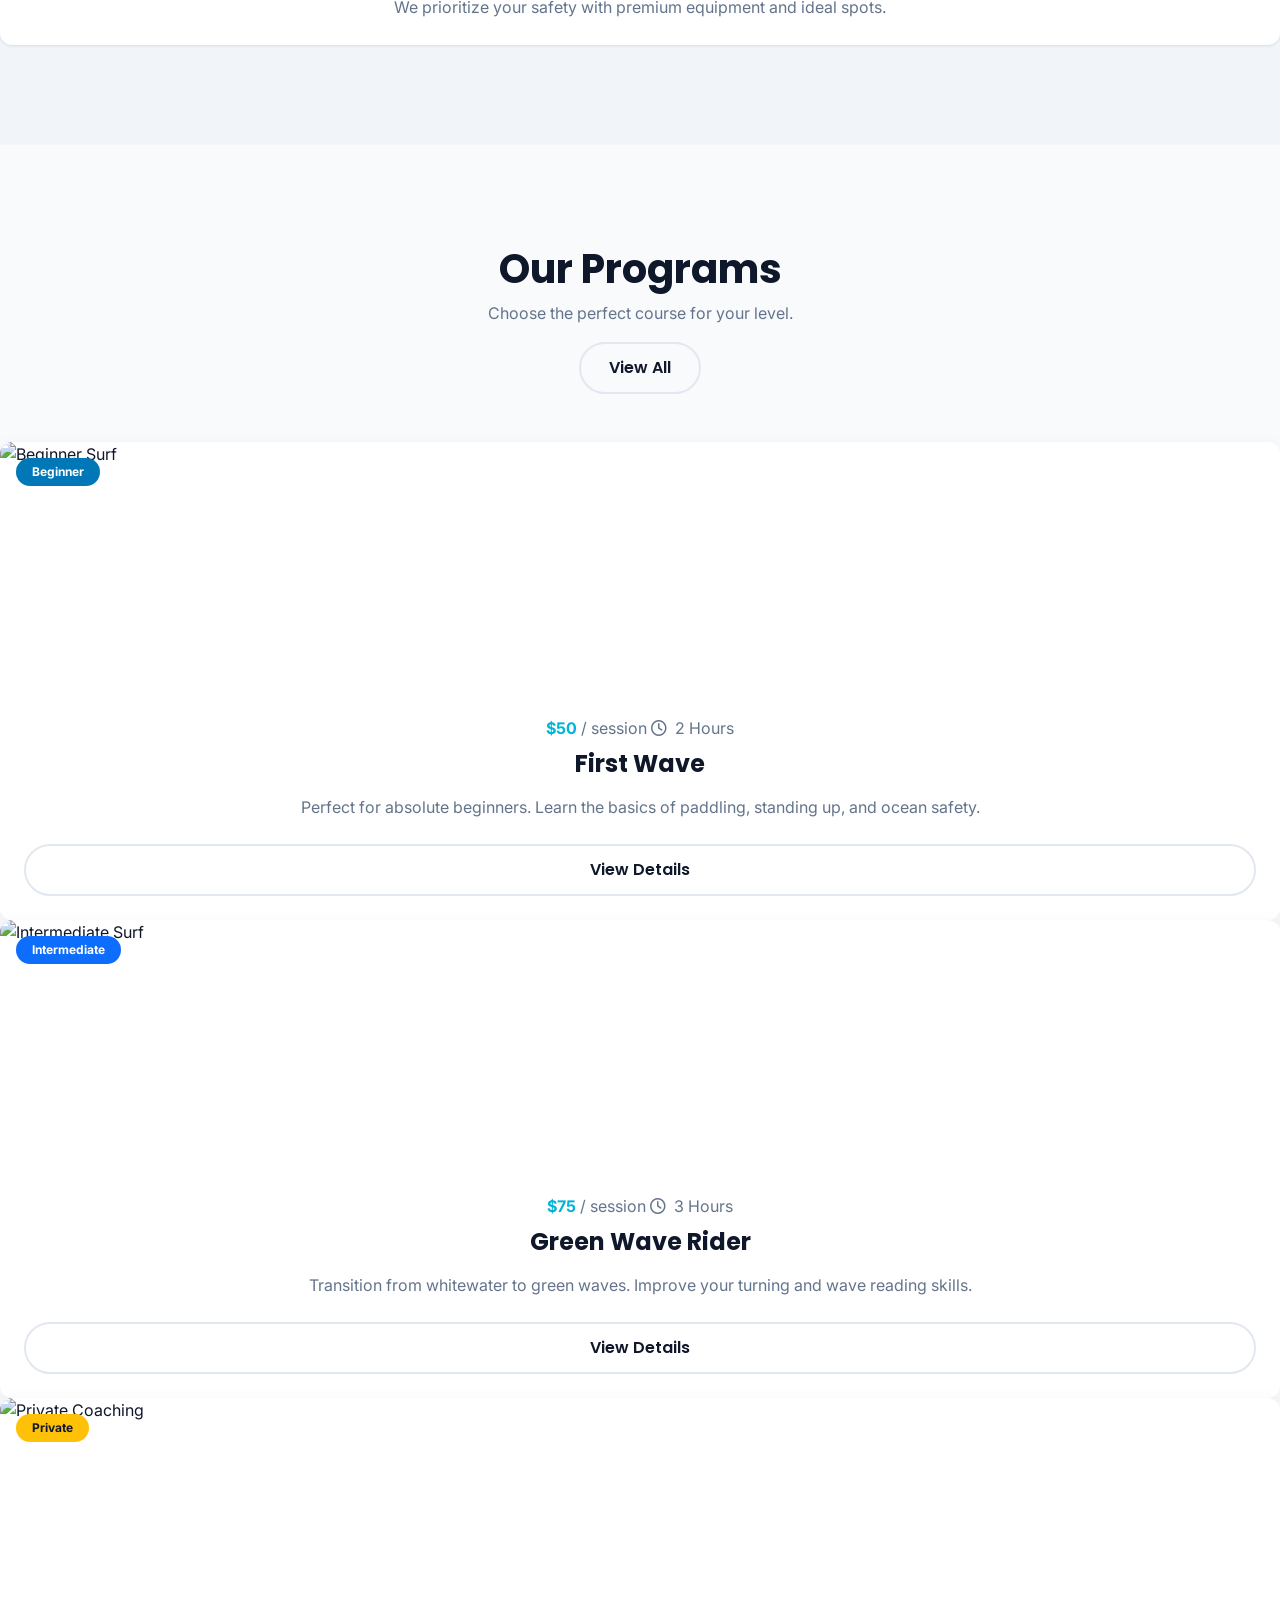
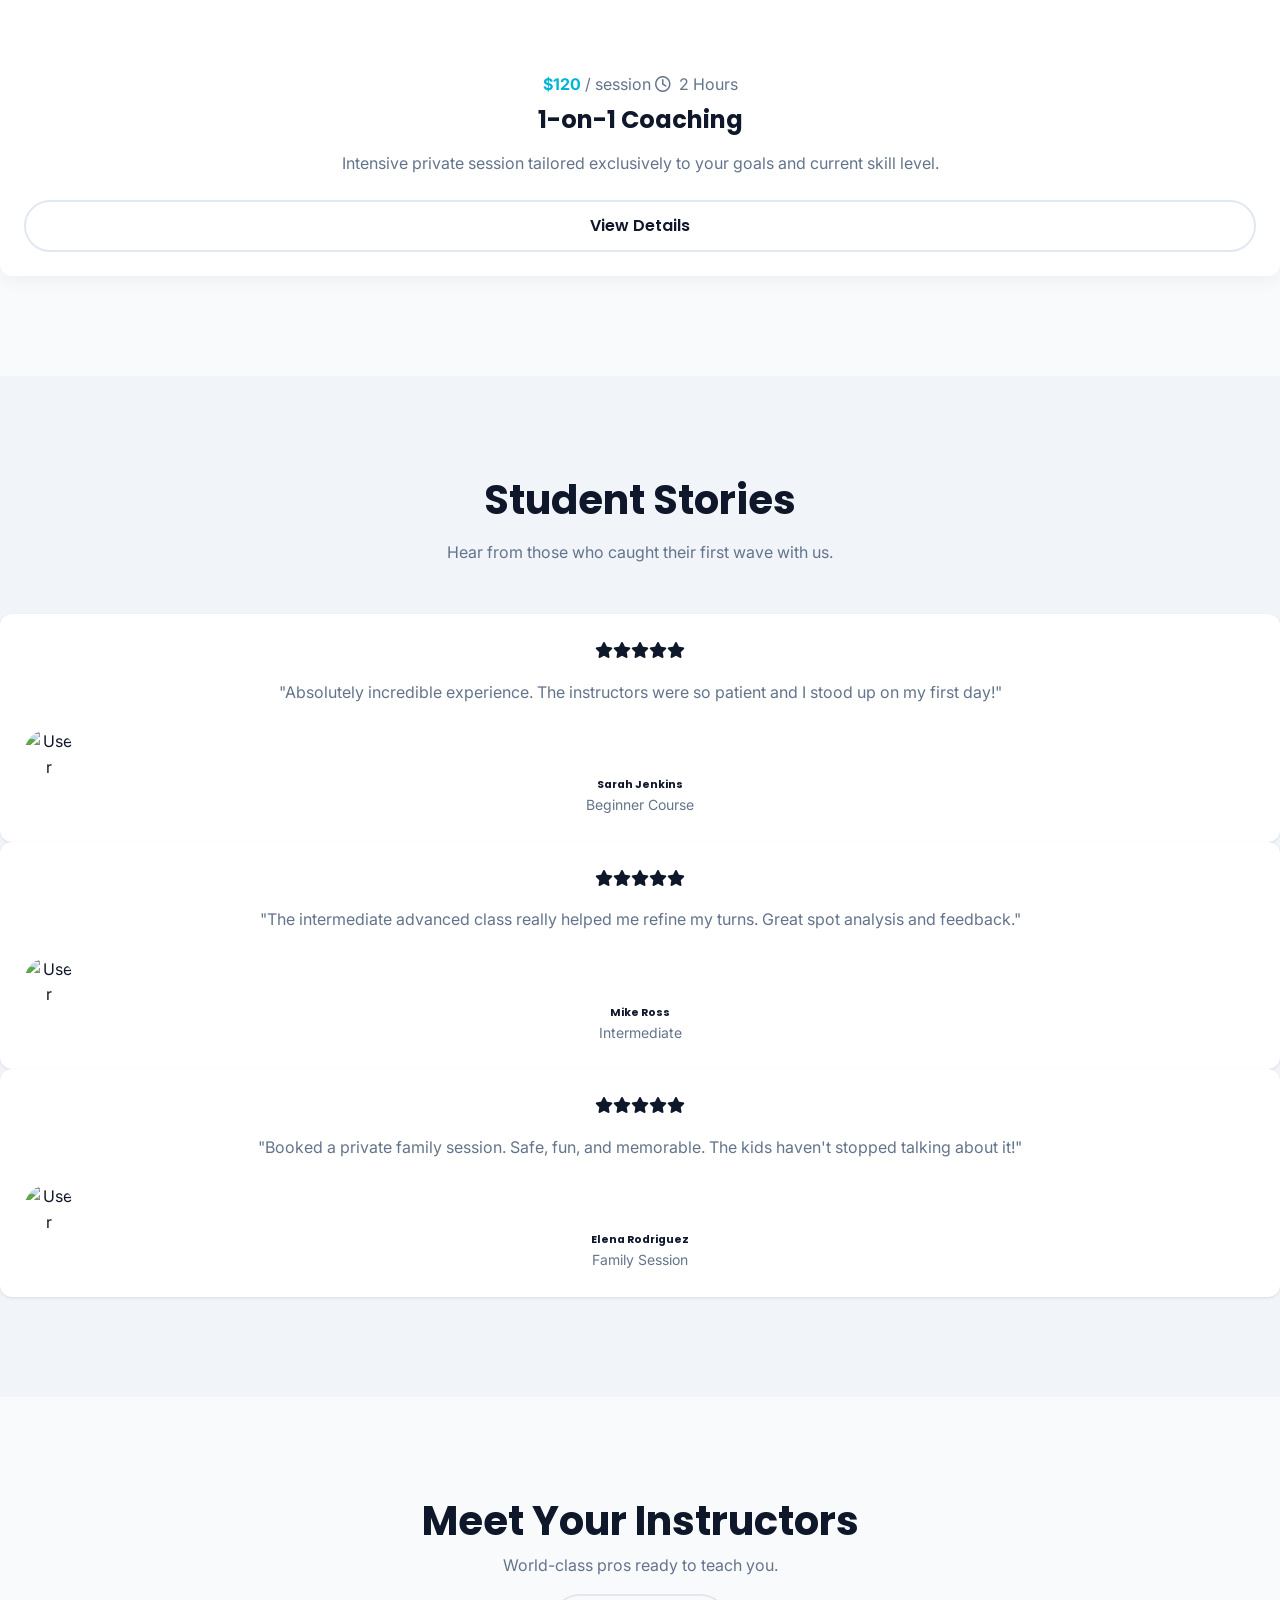
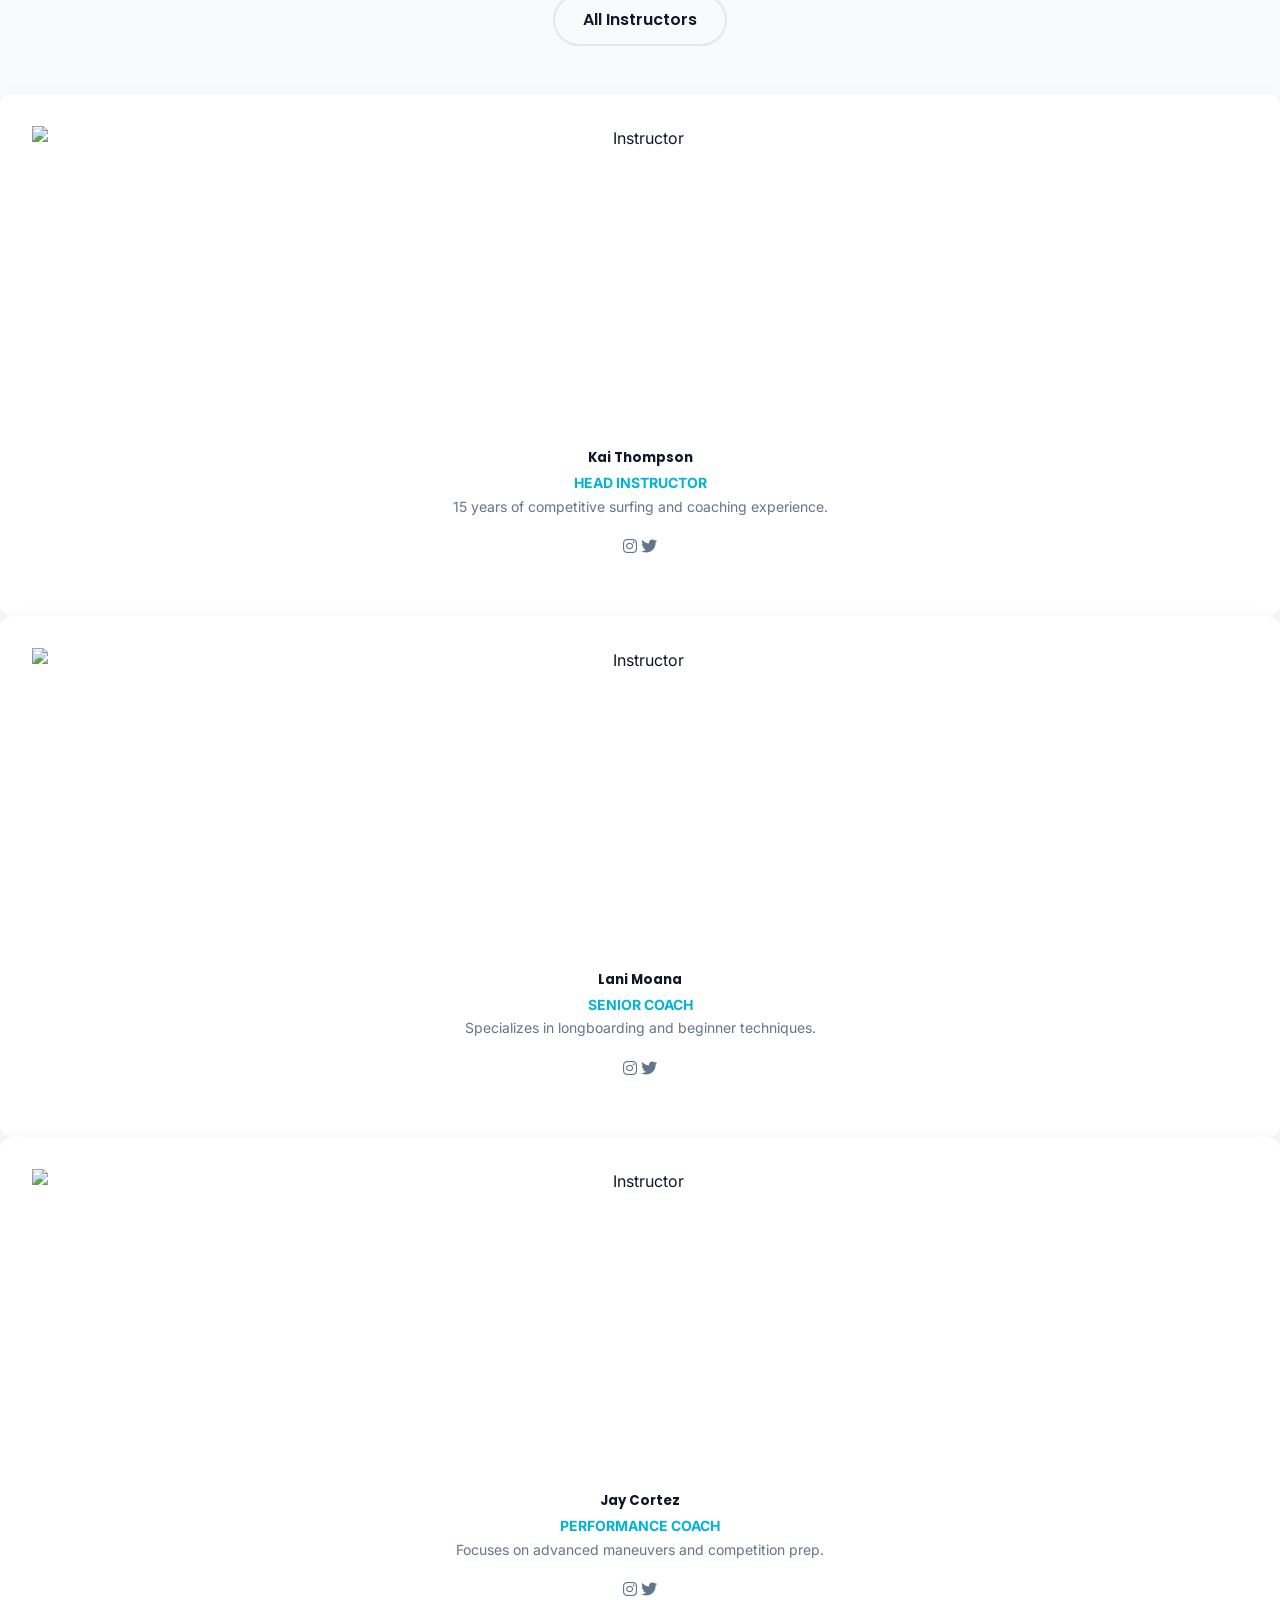
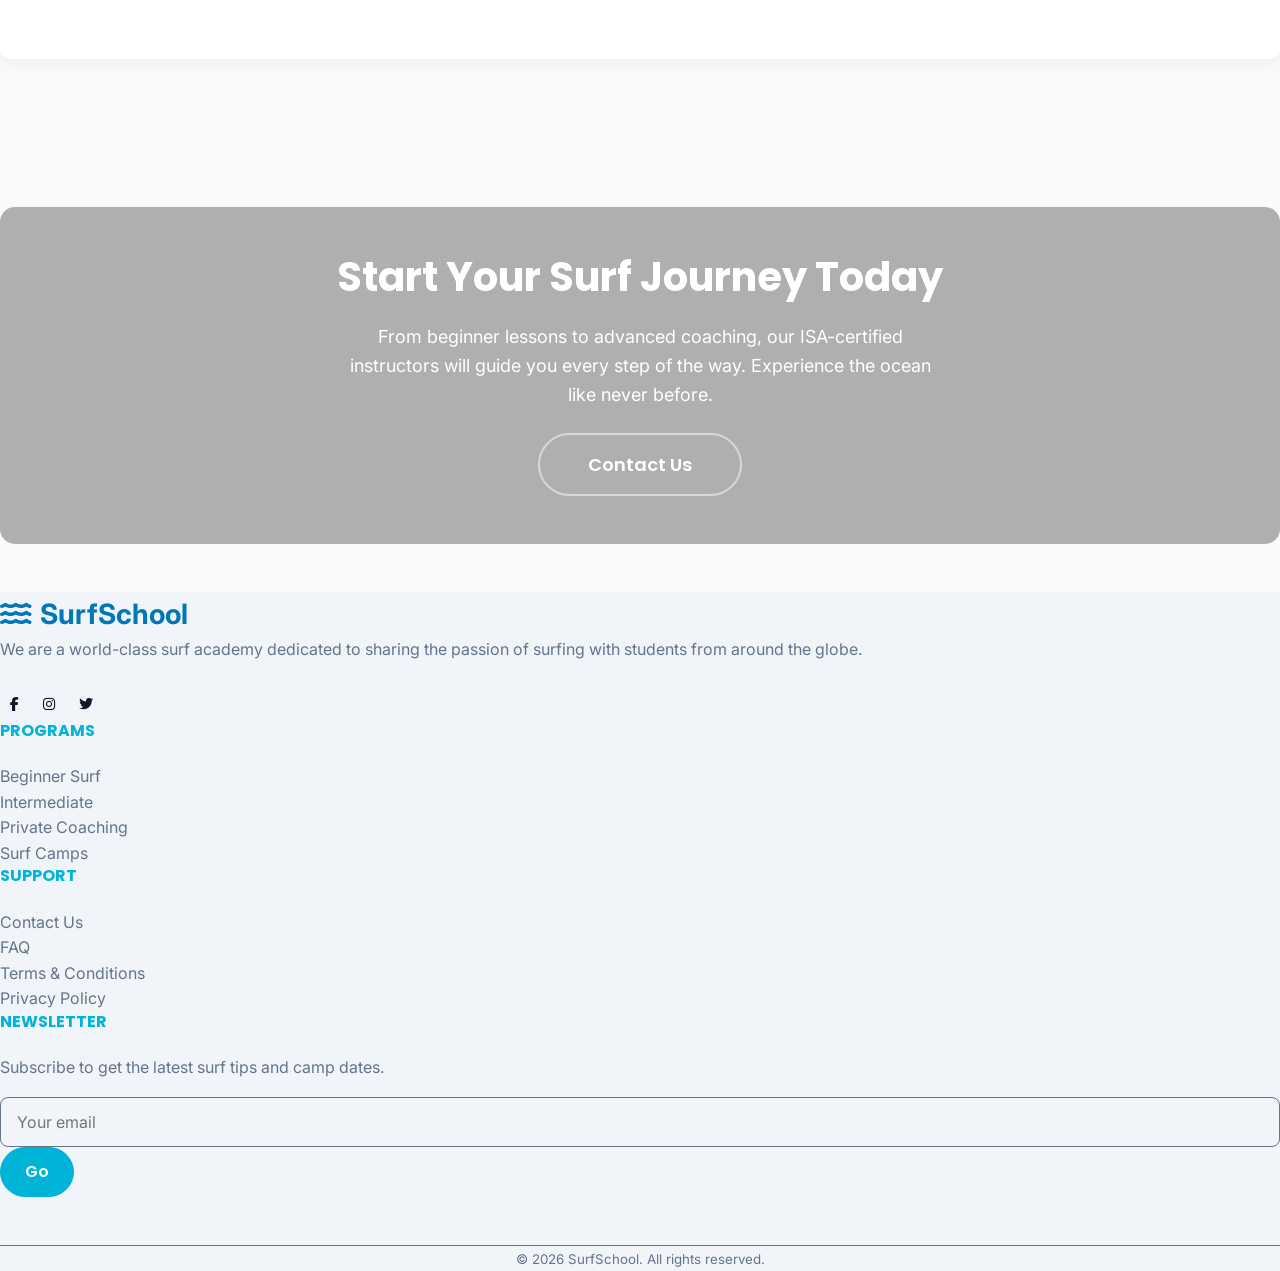
==== commit 94f7e4ea: "Update" ====
--- a/index.html
+++ b/index.html
@@ -73,27 +73,6 @@
             margin-right: 0 !important;
         }
 
-        /* Footer Row Padding Removal */
-        footer .row {
-            padding-left: 0 !important;
-            padding-right: 0 !important;
-        }
-
-        /* Footer Center Alignment */
-        footer {
-            text-align: center;
-        }
-
-        /* Social Icons Center and Twitter Icon Update */
-        footer .d-flex.gap-3 {
-            justify-content: center;
-        }
-
-        footer .fab.fa-twitter {
-            font-family: 'Font Awesome 6 Brands';
-            font-weight: 400;
-        }
-
         @media (max-width: 991px) {
             .row.g-4 .card .position-relative {
                 height: 250px;
@@ -107,59 +86,6 @@
 
             .hero .col-lg-10 {
                 padding: 2rem 0 !important;
-            }
-
-            /* Footer Responsive */
-            footer {
-                padding-top: 3rem !important;
-                padding-bottom: 2rem !important;
-                text-align: center;
-            }
-
-            footer .row.g-5 {
-                gap: 3rem !important;
-                margin-bottom: 3rem !important;
-                flex-direction: column;
-            }
-
-            footer .col-lg-4,
-            footer .col-lg-2,
-            footer .col-md-4 {
-                width: 100%;
-                margin-bottom: 2rem;
-                text-align: center;
-            }
-
-            footer .logo {
-                text-align: center;
-                margin-bottom: 2rem;
-                justify-content: center;
-            }
-
-            footer .logo.d-block {
-                display: flex !important;
-                justify-content: center;
-                align-items: center;
-            }
-
-            footer .d-flex.gap-3 {
-                justify-content: center;
-            }
-
-            footer form {
-                flex-direction: column;
-                align-items: center;
-                gap: 1rem !important;
-            }
-
-            footer input {
-                width: 100%;
-                max-width: 300px;
-            }
-
-            footer button {
-                width: 100%;
-                max-width: 300px;
             }
 
             /* Mobile Logo Size */
--- a/assets/css/style.css
+++ b/assets/css/style.css
@@ -678,7 +678,7 @@
 
 @media (max-width: 991px) {
     #theme-toggle.theme-toggle {
-         background: var(--surface);
+        background: var(--surface);
         width: 40px;
         height: 40px;
         display: flex;
@@ -850,6 +850,72 @@
     overflow: hidden;
 }
 
+/* Footer Styles */
+footer {
+    transition: var(--transition-normal);
+}
+
+footer .row {
+    margin-left: 0 !important;
+    margin-right: 0 !important;
+}
+
+footer .fab.fa-twitter {
+    font-family: 'Font Awesome 6 Brands' !important;
+    font-weight: 400 !important;
+}
+
+@media (max-width: 991px) {
+    footer {
+        padding-top: 3rem !important;
+        padding-bottom: 2rem !important;
+        text-align: center;
+    }
+
+    footer .row.g-5 {
+        gap: 2rem !important;
+        margin-bottom: 2rem !important;
+        flex-direction: column;
+    }
+
+    footer .col-lg-4,
+    footer .col-lg-2,
+    footer .col-md-4 {
+        width: 100%;
+        margin-bottom: 2rem;
+        text-align: center;
+    }
+
+    footer .logo {
+        display: flex !important;
+        justify-content: center !important;
+        align-items: center !important;
+        margin-bottom: 1.5rem !important;
+        text-align: center !important;
+    }
+
+    footer .d-flex.gap-3 {
+        justify-content: center !important;
+    }
+
+    footer form {
+        flex-direction: column !important;
+        align-items: center !important;
+        gap: 1rem !important;
+    }
+
+    footer input {
+        width: 100% !important;
+        max-width: 300px !important;
+    }
+
+    footer .col-lg-4 p {
+        margin-left: auto;
+        margin-right: auto;
+        max-width: 400px;
+    }
+}
+
 /* Navbar Alignment Wrappers */
 .navbar-brand-wrapper {
     flex: 1;
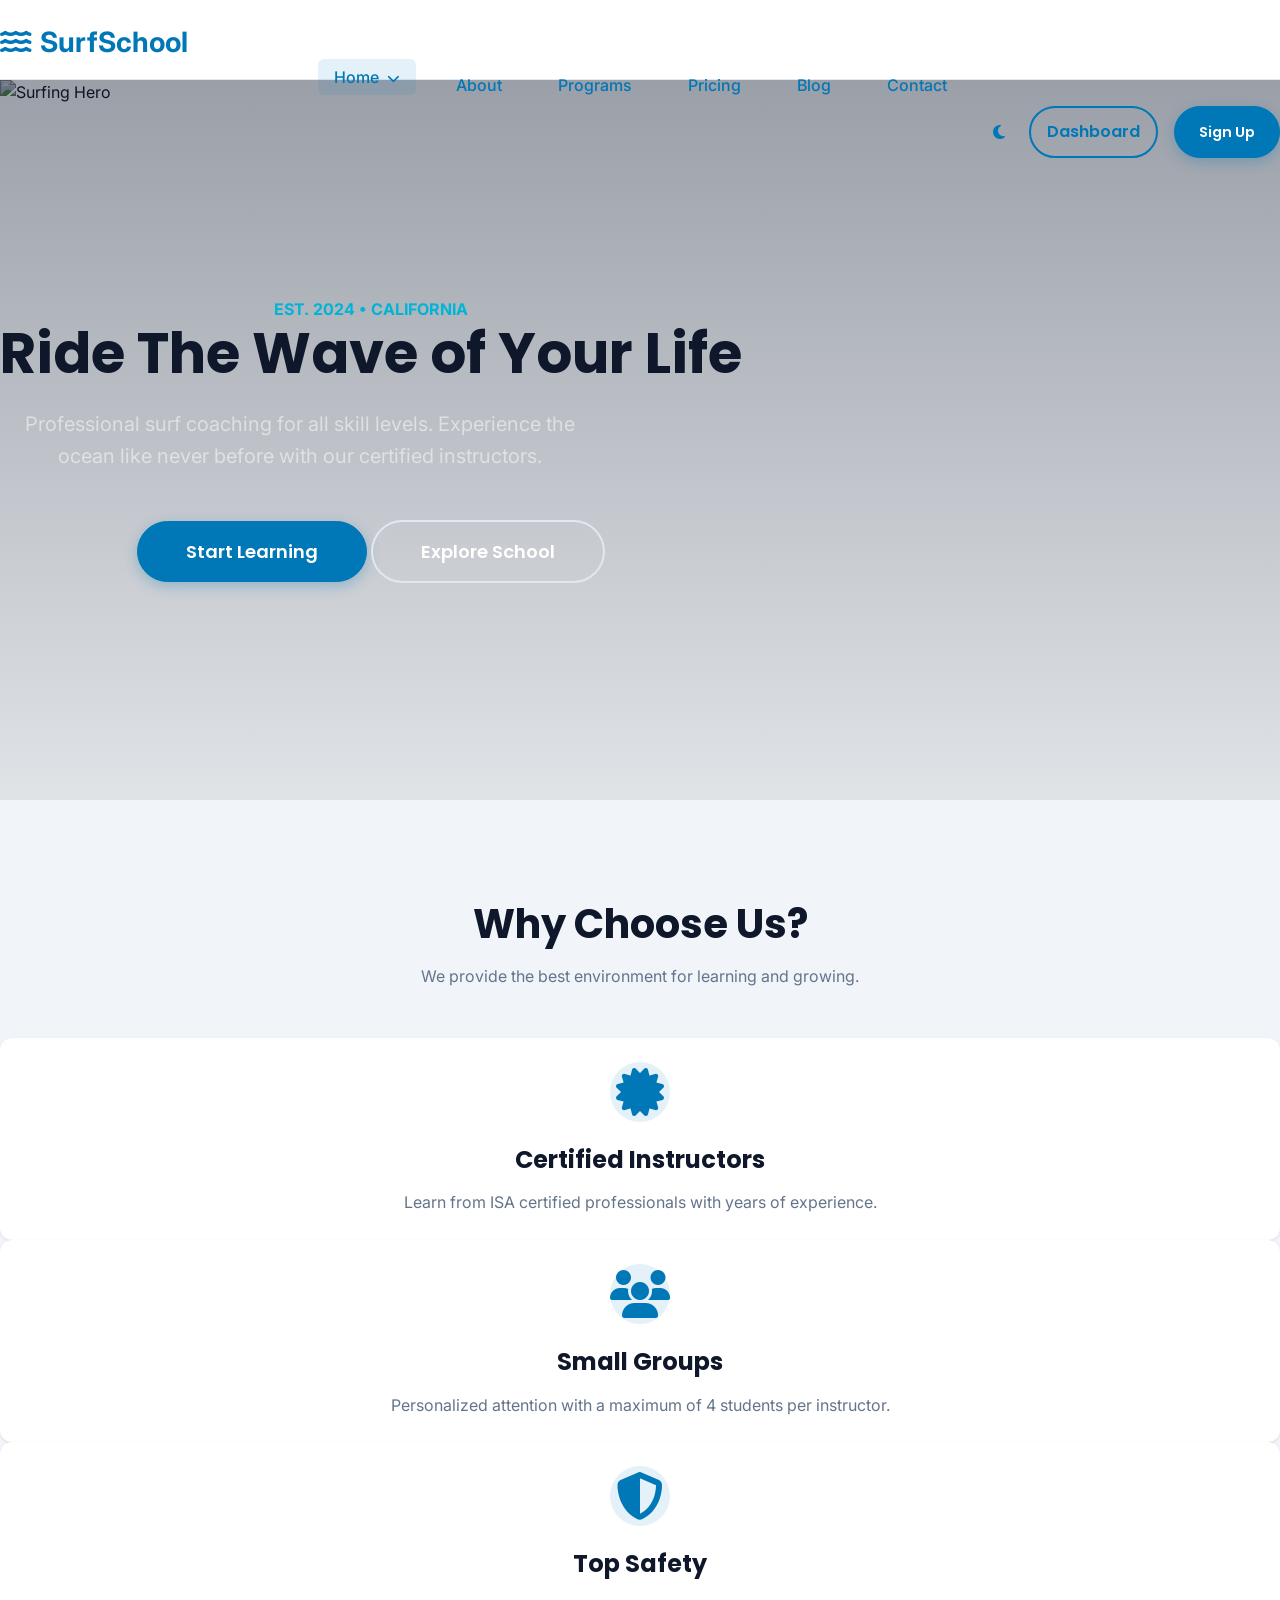
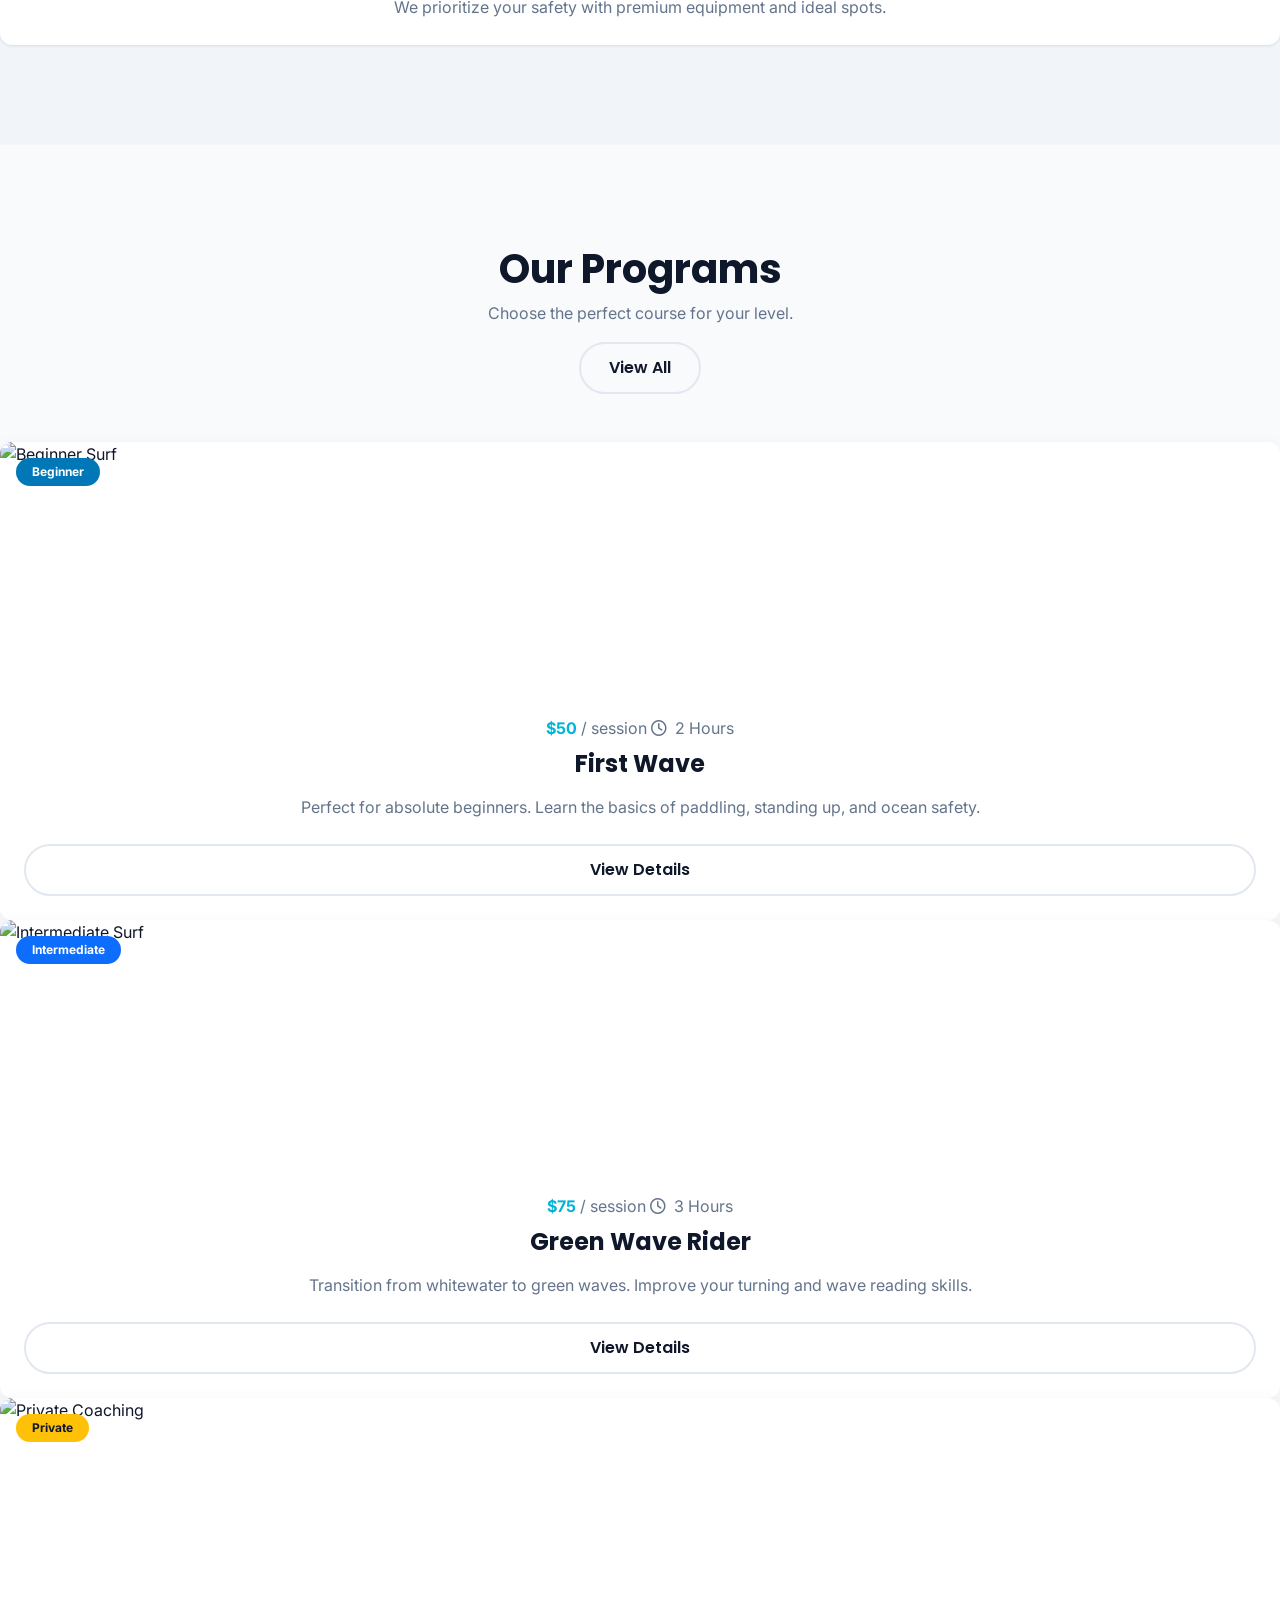
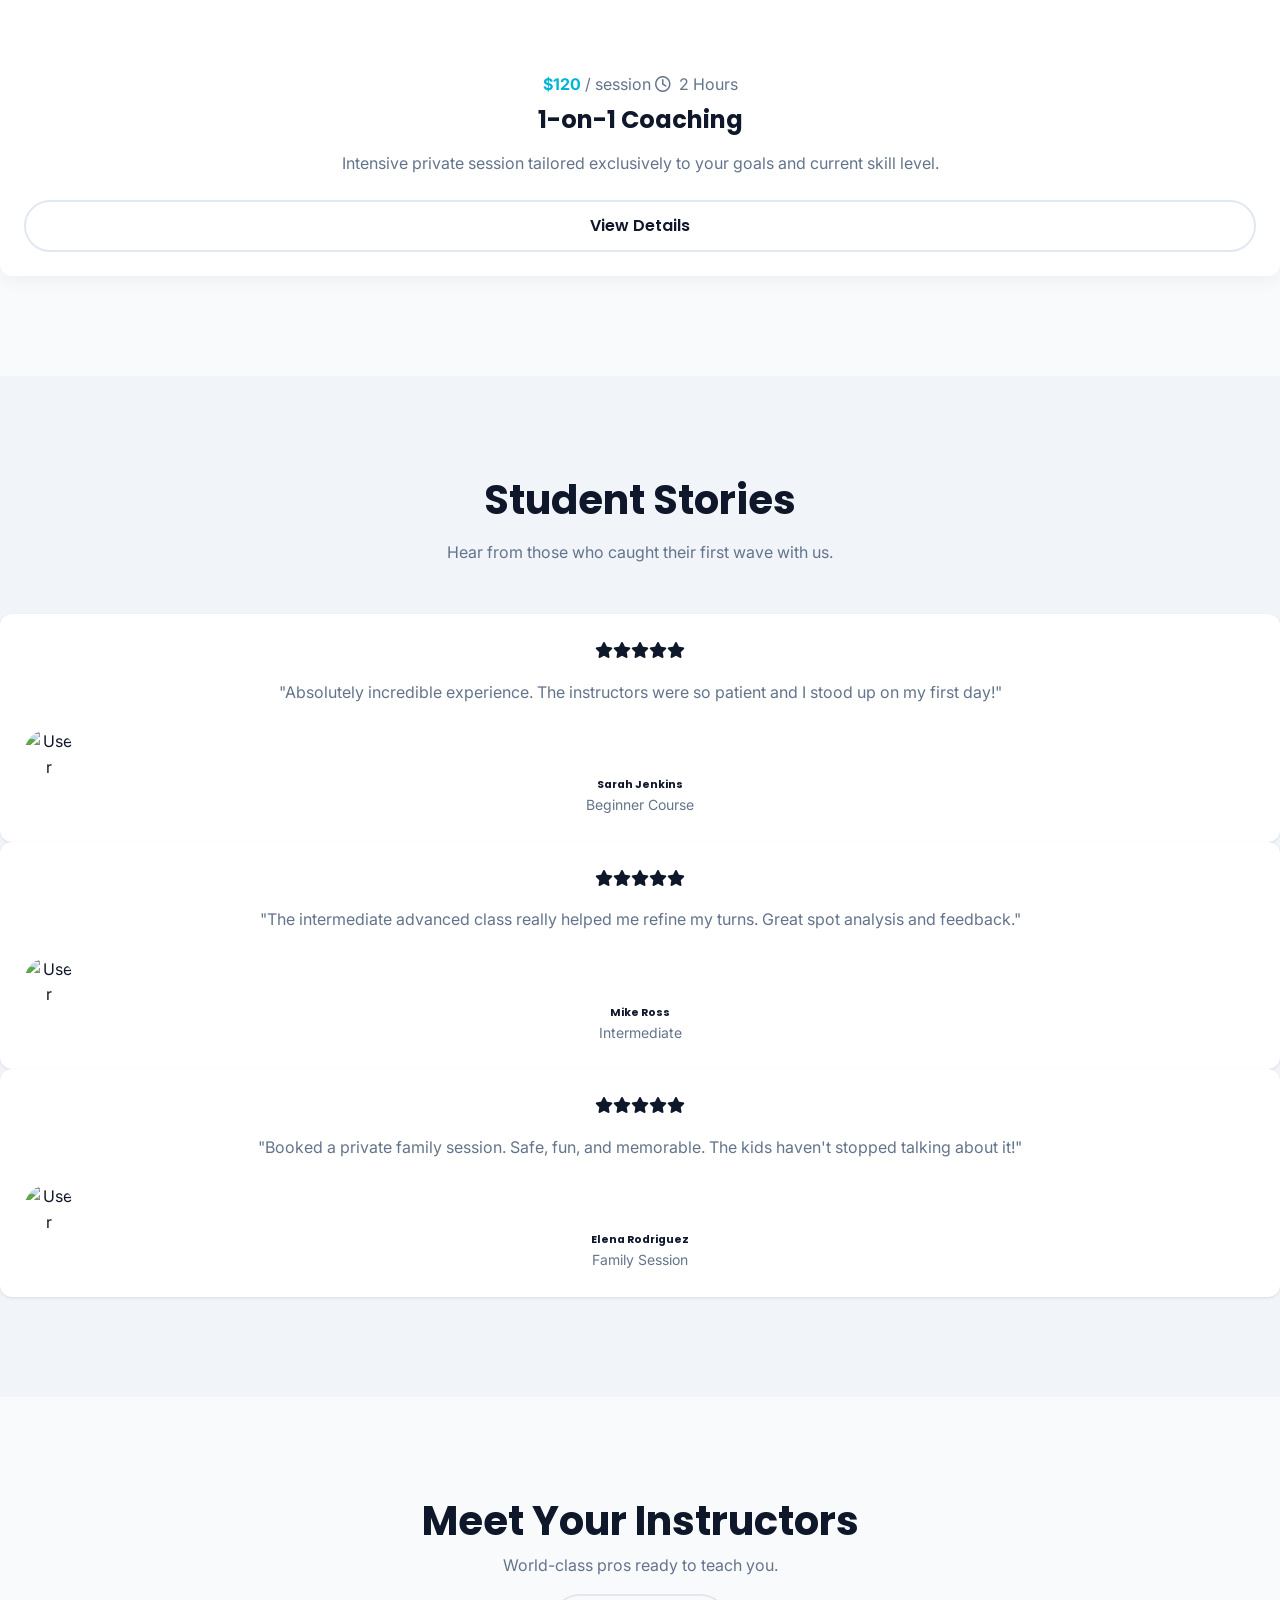
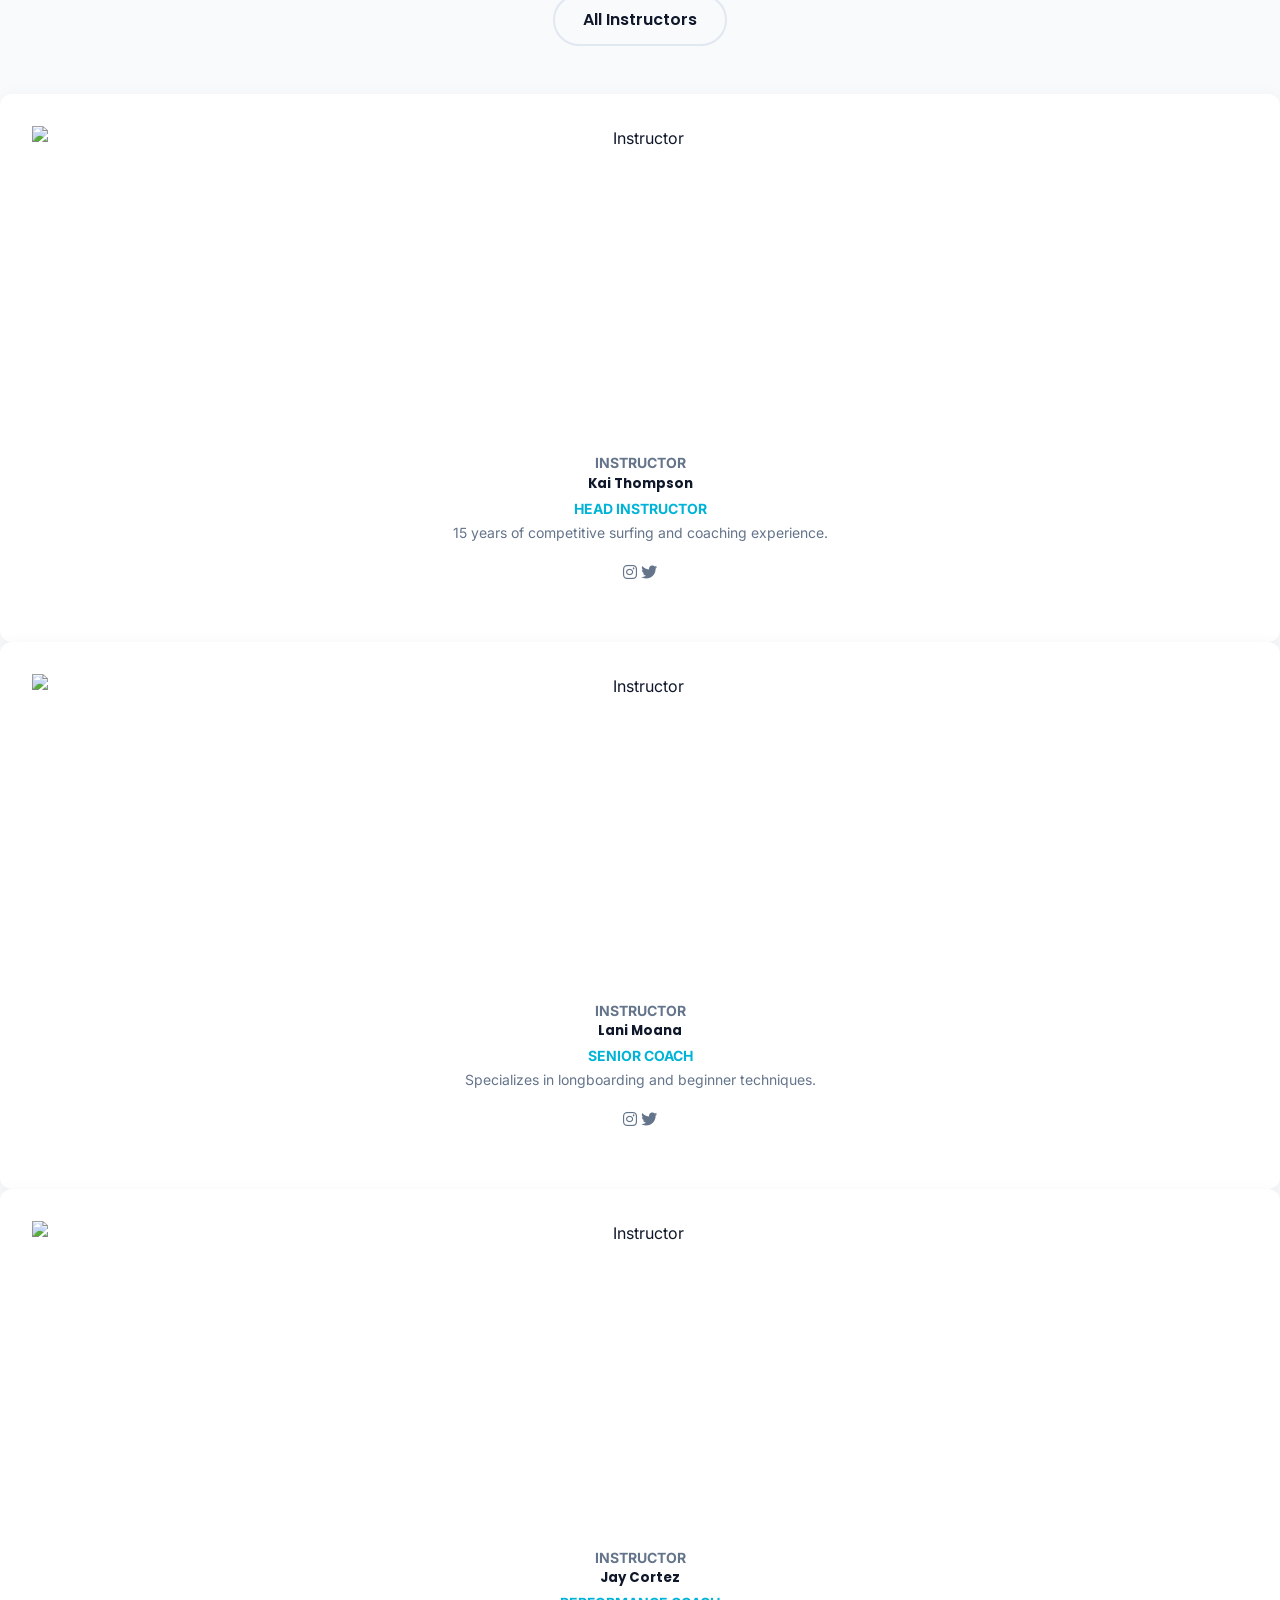
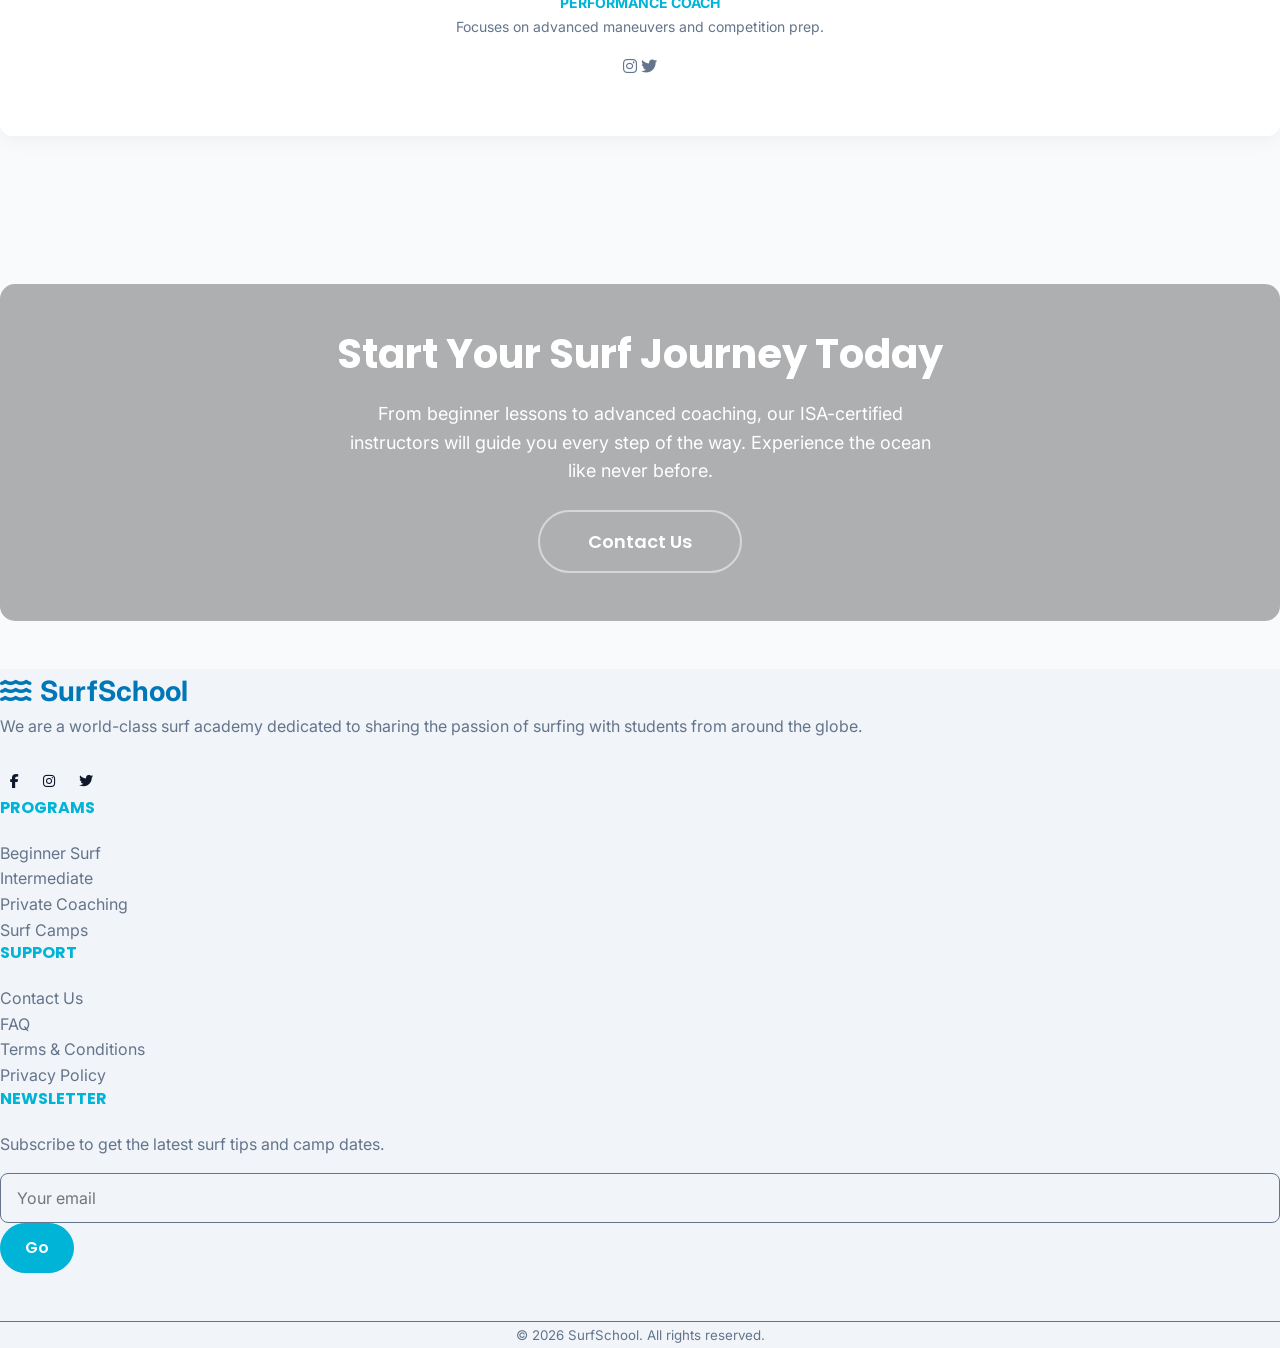
==== commit 94d8548f: "Update" ====
--- a/index.html
+++ b/index.html
@@ -6,10 +6,7 @@
     <meta name="viewport" content="width=device-width, initial-scale=1.0">
     <title>Surf School | Master the Waves</title>
     <link rel="icon" type="image/svg+xml"
-        href="data:image/svg+xml,<svg xmlns='http://www.w3.org/2000/svg' viewBox='0 0 32 32'><defs><linearGradient id='wave' x1='0%25' y1='0%25' x2='100%25' y2='100%25'><stop offset='0%25' style='stop-color:%2300B4D8'/><stop offset='100%25' style='stop-color:%230077B6'/></linearGradient></defs><rect width='32' height='32' fill='%23F8FAFC'/><path fill='url(%23wave)' d='M4 20c2-2 4-2 6 0s4 2 6 0 4-2 6 0 4 2 6 0v-8c-2 2-4 2-6 0s-4-2-6 0-4 2-6 0-4-2-6 0v8z'/><circle cx='16' cy='12' r='2' fill='%2300B4D8'/></svg>">
-    <link rel="icon" type="image/x-icon" href="assets/images/favicon.ico">
-    <link rel="icon" type="image/png" sizes="32x32" href="assets/images/favicon-32x32.png">
-    <link rel="icon" type="image/png" sizes="16x16" href="assets/images/favicon-16x16.png">
+        href="data:image/svg+xml,<svg xmlns='http://www.w3.org/2000/svg' viewBox='0 0 512 512'><path fill='%230077B6' d='M439 230c-26 0-51 10-70 27-20-17-44-27-70-27s-51 10-70 27c-20-17-44-27-70-27s-51 10-70 27c-17-15-40-23-64-23-45 0-82 34-87 78-1 10 7 19 17 19h472c10 0 18-9 17-19-5-44-42-78-87-78zm0 128c-26 0-51 10-70 27-20-17-44-27-70-27s-51 10-70 27c-20-17-44-27-70-27s-51 10-70 27c-17-15-40-23-64-23-45 0-82 34-87 78-1 10 7 19 17 19h472c10 0 18-9 17-19-5-44-42-78-87-78z'/></svg>">
     <meta name="description"
         content="Premier surf academy offering lessons, camps, and private coaching for all levels. Join us and ride the waves today.">
 
@@ -539,20 +536,23 @@
                 </div>
                 <a href="about.html" class="btn btn-outline mt-3">All Instructors</a>
             </div>
-            <div class="row g-4 reveal-on-scroll">
-                <div class="col-md-4">
-                    <div class="card border-0 overflow-hidden shadow-card text-center">
+            <div class="row g-4 reveal-on-scroll justify-content-center">
+                <!-- Instructor 1 -->
+                <div class="col-lg-4 col-md-6">
+                    <div class="card border-0 overflow-hidden shadow-card text-center h-100">
                         <div class="position-relative" style="height: 300px;">
                             <img src="https://images.unsplash.com/photo-1541534401786-2077eed87a74?q=80&w=2000&auto=format&fit=crop"
                                 class="w-100 h-100 object-cover" alt="Instructor">
                         </div>
-                        <div class="card-body p-4 text-center">
+                        <div class="card-body p-4 d-flex flex-column align-items-center">
+                            <span class="text-secondary opacity-75 small text-uppercase fw-bold mb-1">Instructor</span>
                             <h5 class="fw-bold mb-1">Kai Thompson</h5>
                             <span class="text-accent small text-uppercase fw-bold d-block mb-3">Head
                                 Instructor</span>
-                            <p class="text-secondary small mb-3">15 years of competitive surfing and coaching
+                            <p class="text-secondary small mb-3 flex-grow-1">15 years of competitive surfing and
+                                coaching
                                 experience.</p>
-                            <div class="d-flex justify-content-center gap-2">
+                            <div class="d-flex justify-content-center gap-2 mt-auto">
                                 <a href="#" class="text-secondary hover-text-primary"><i
                                         class="fab fa-instagram"></i></a>
                                 <a href="#" class="text-secondary hover-text-primary"><i class="fab fa-twitter"></i></a>
@@ -560,19 +560,22 @@
                         </div>
                     </div>
                 </div>
-                <div class="col-md-4">
-                    <div class="card border-0 overflow-hidden shadow-card text-center">
+
+                <!-- Instructor 2 -->
+                <div class="col-lg-4 col-md-6">
+                    <div class="card border-0 overflow-hidden shadow-card text-center h-100">
                         <div class="position-relative" style="height: 300px;">
                             <img src="https://images.unsplash.com/photo-1502680390469-be75c86b636f?q=80&w=2070&auto=format&fit=crop"
                                 class="w-100 h-100 object-cover" alt="Instructor">
                         </div>
-                        <div class="card-body p-4 text-center">
+                        <div class="card-body p-4 d-flex flex-column align-items-center">
+                            <span class="text-secondary opacity-75 small text-uppercase fw-bold mb-1">Instructor</span>
                             <h5 class="fw-bold mb-1">Lani Moana</h5>
                             <span class="text-accent small text-uppercase fw-bold d-block mb-3">Senior Coach</span>
-                            <p class="text-secondary small mb-3">Specializes in longboarding and beginner
+                            <p class="text-secondary small mb-3 flex-grow-1">Specializes in longboarding and beginner
                                 techniques.
                             </p>
-                            <div class="d-flex justify-content-center gap-2">
+                            <div class="d-flex justify-content-center gap-2 mt-auto">
                                 <a href="#" class="text-secondary hover-text-primary"><i
                                         class="fab fa-instagram"></i></a>
                                 <a href="#" class="text-secondary hover-text-primary"><i class="fab fa-twitter"></i></a>
@@ -580,19 +583,23 @@
                         </div>
                     </div>
                 </div>
-                <div class="col-md-4">
-                    <div class="card border-0 overflow-hidden shadow-card text-center">
+
+                <!-- Instructor 3 -->
+                <div class="col-lg-4 col-md-6">
+                    <div class="card border-0 overflow-hidden shadow-card text-center h-100">
                         <div class="position-relative" style="height: 300px;">
                             <img src="https://images.unsplash.com/photo-1596464716127-f2a82984de30?q=80&w=2000&auto=format&fit=crop"
                                 class="w-100 h-100 object-cover" alt="Instructor">
                         </div>
-                        <div class="card-body p-4 text-center">
+                        <div class="card-body p-4 d-flex flex-column align-items-center">
+                            <span class="text-secondary opacity-75 small text-uppercase fw-bold mb-1">Instructor</span>
                             <h5 class="fw-bold mb-1">Jay Cortez</h5>
                             <span class="text-accent small text-uppercase fw-bold d-block mb-3">Performance
                                 Coach</span>
-                            <p class="text-secondary small mb-3">Focuses on advanced maneuvers and competition prep.
+                            <p class="text-secondary small mb-3 flex-grow-1">Focuses on advanced maneuvers and
+                                competition prep.
                             </p>
-                            <div class="d-flex justify-content-center gap-2">
+                            <div class="d-flex justify-content-center gap-2 mt-auto">
                                 <a href="#" class="text-secondary hover-text-primary"><i
                                         class="fab fa-instagram"></i></a>
                                 <a href="#" class="text-secondary hover-text-primary"><i class="fab fa-twitter"></i></a>
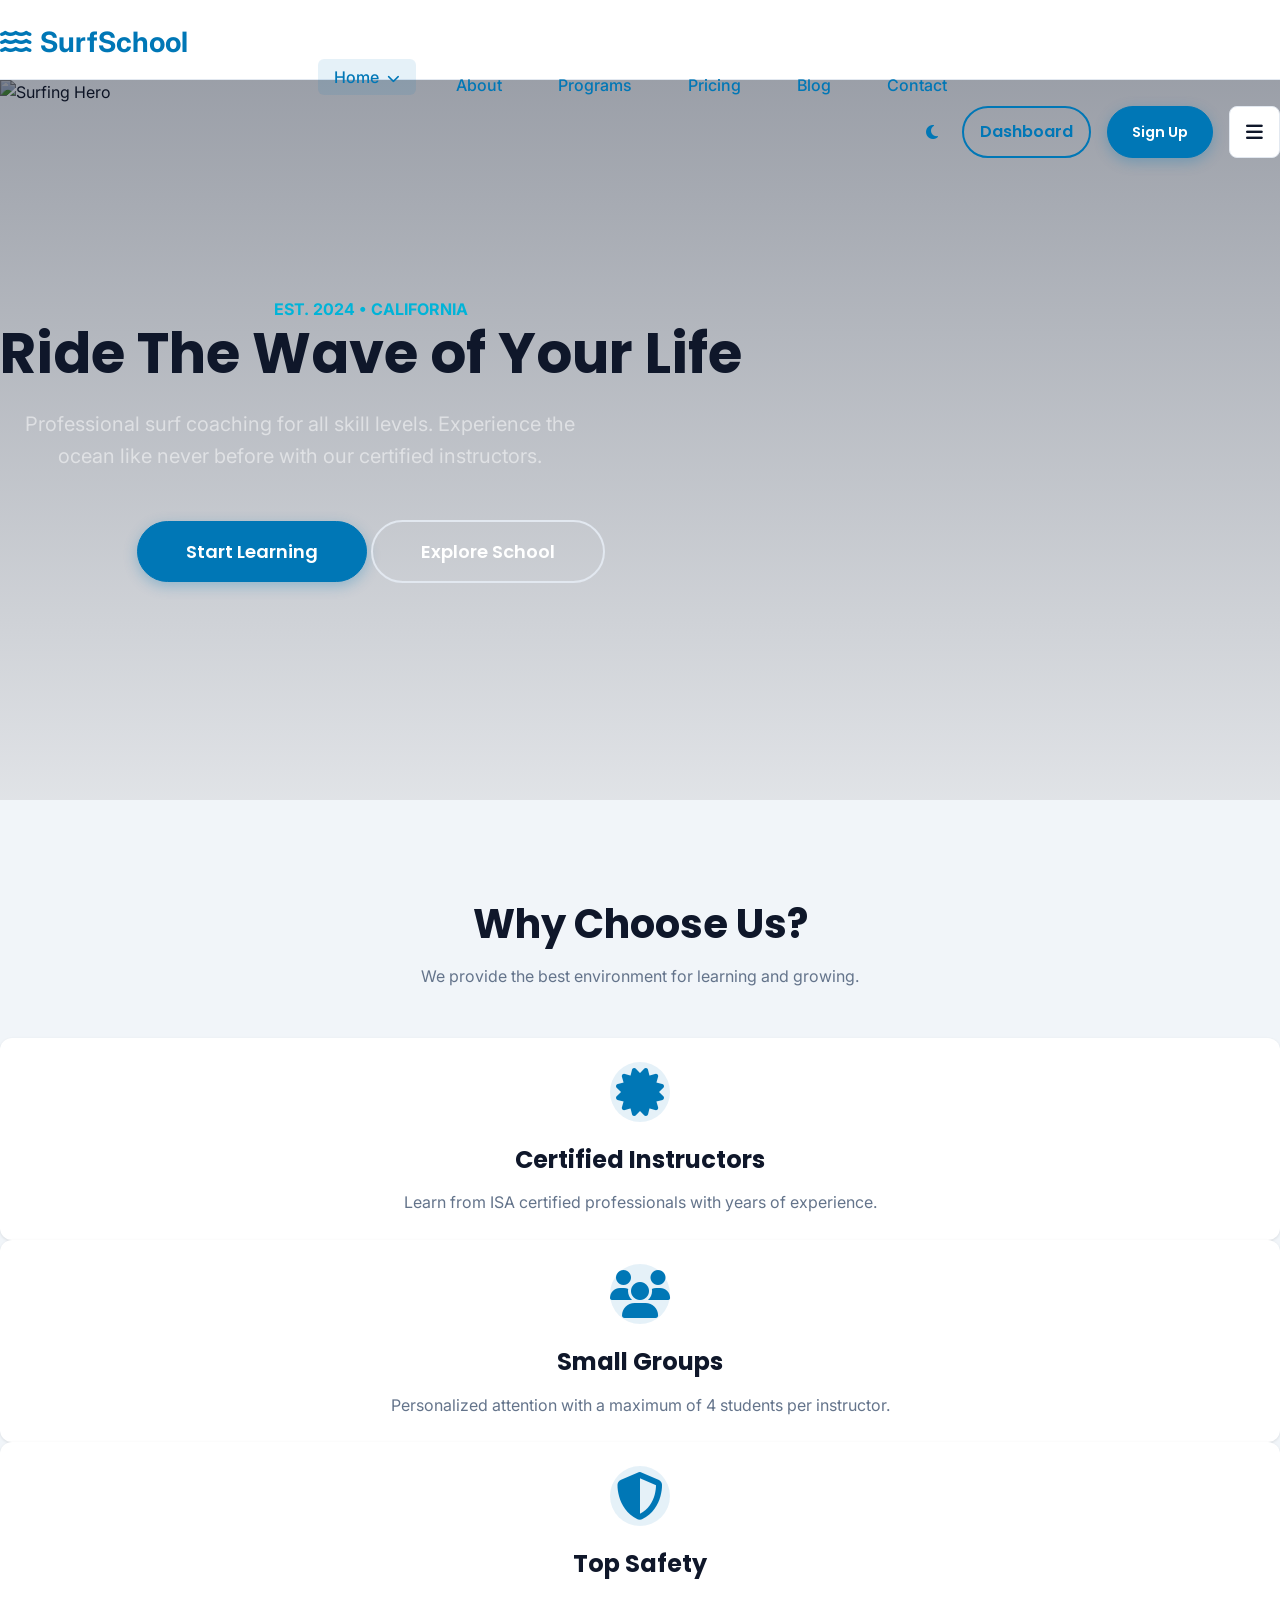
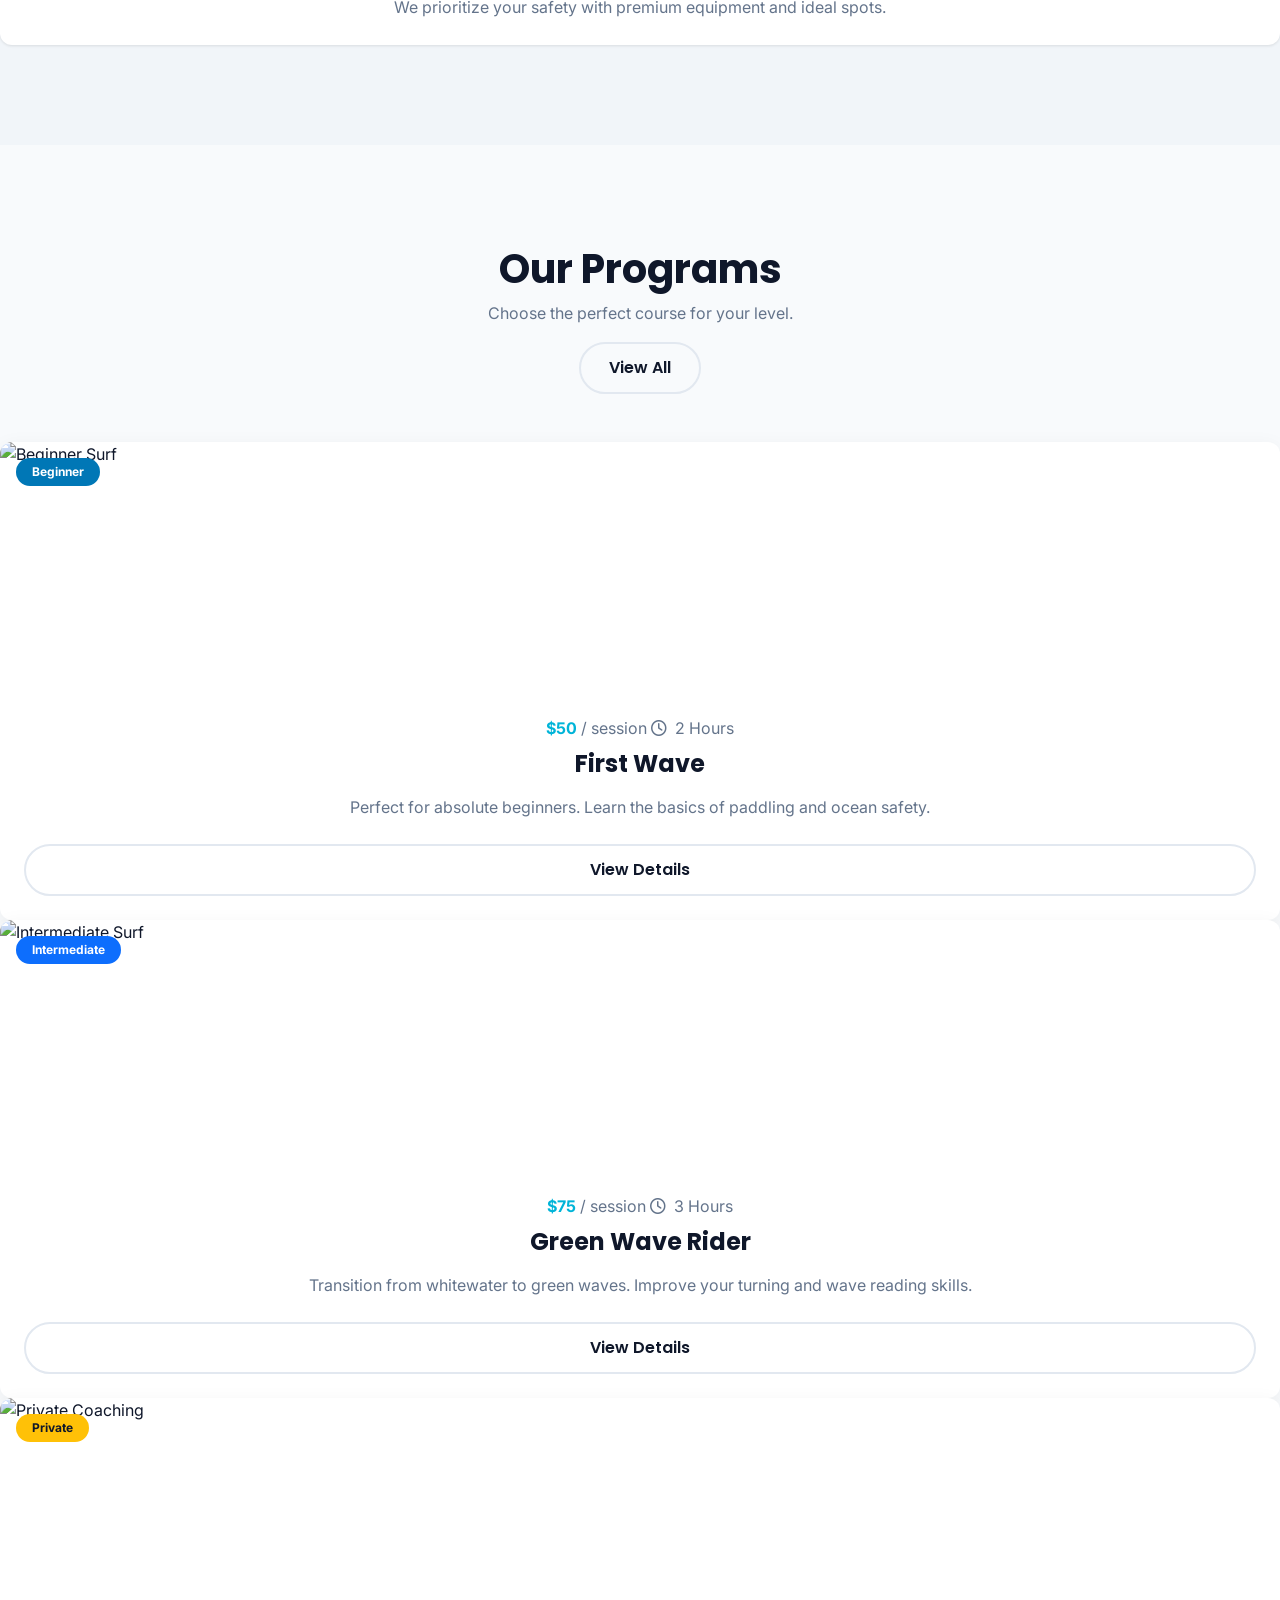
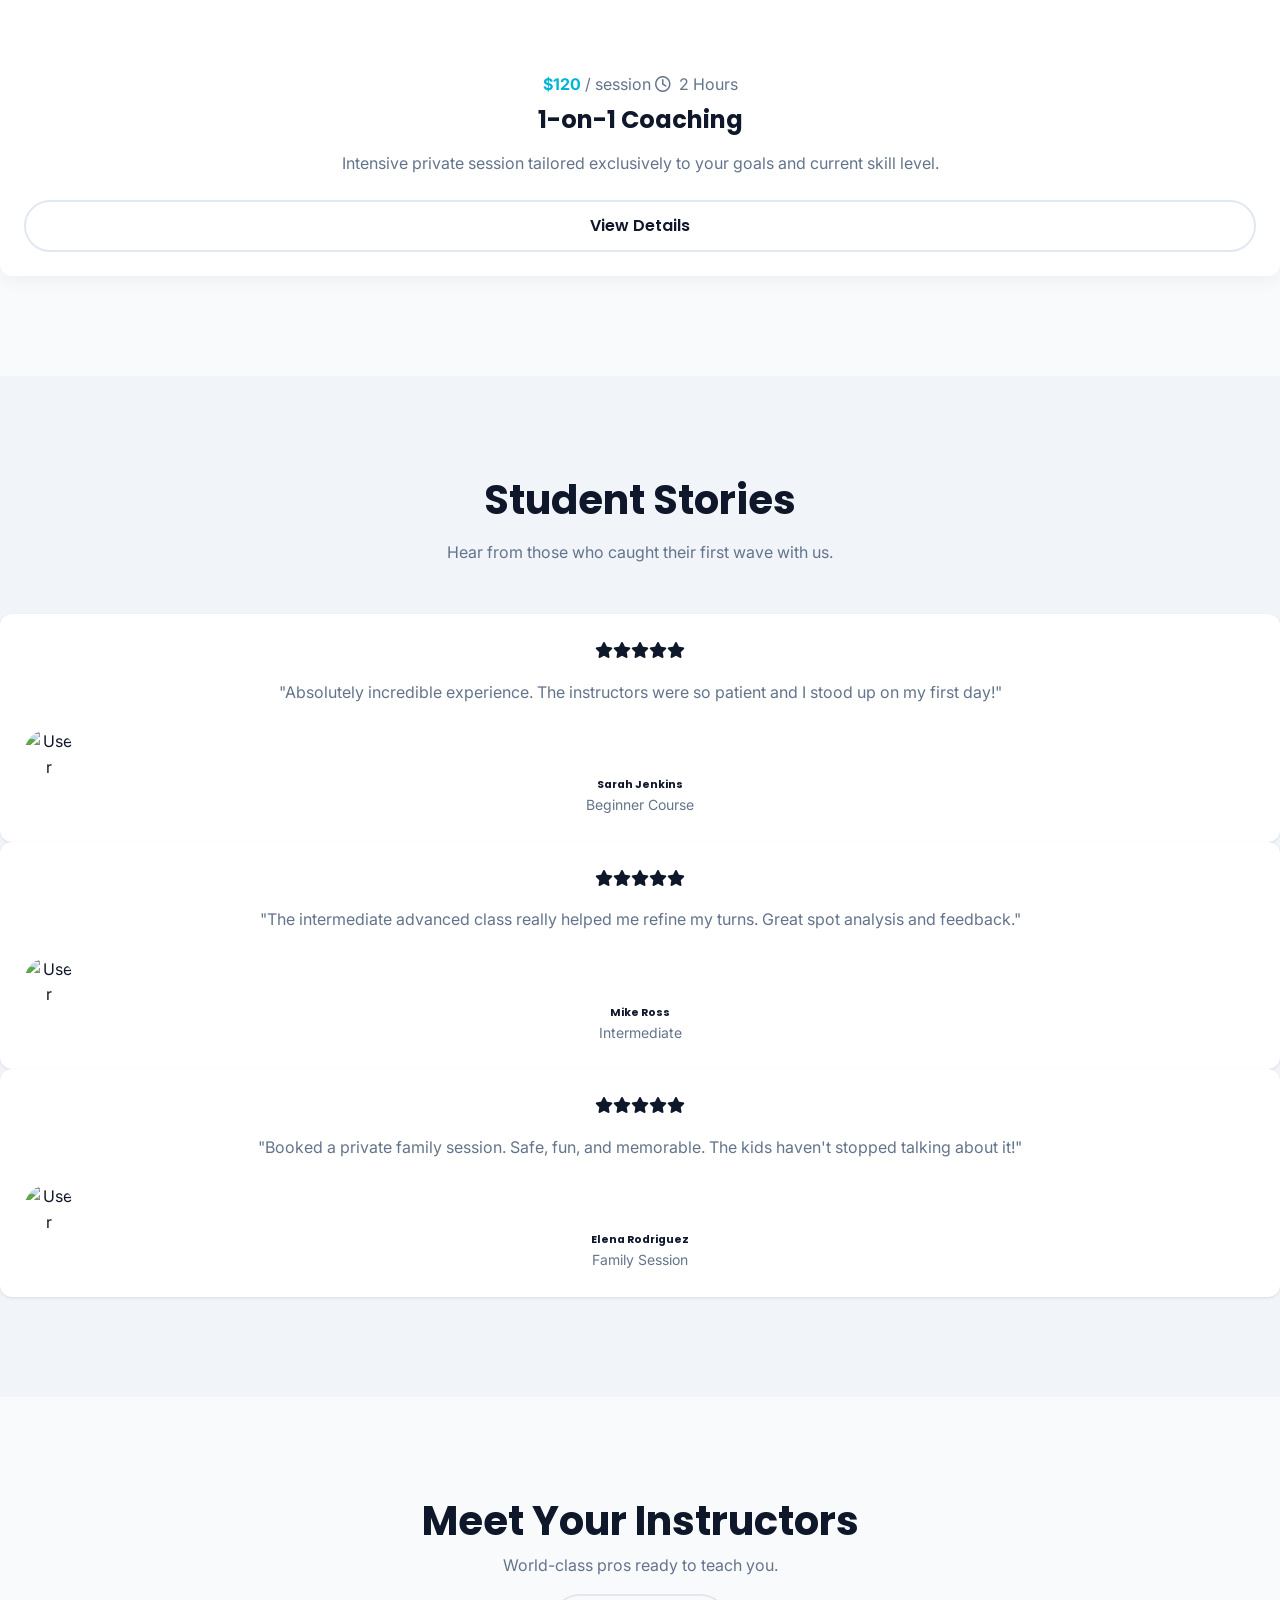
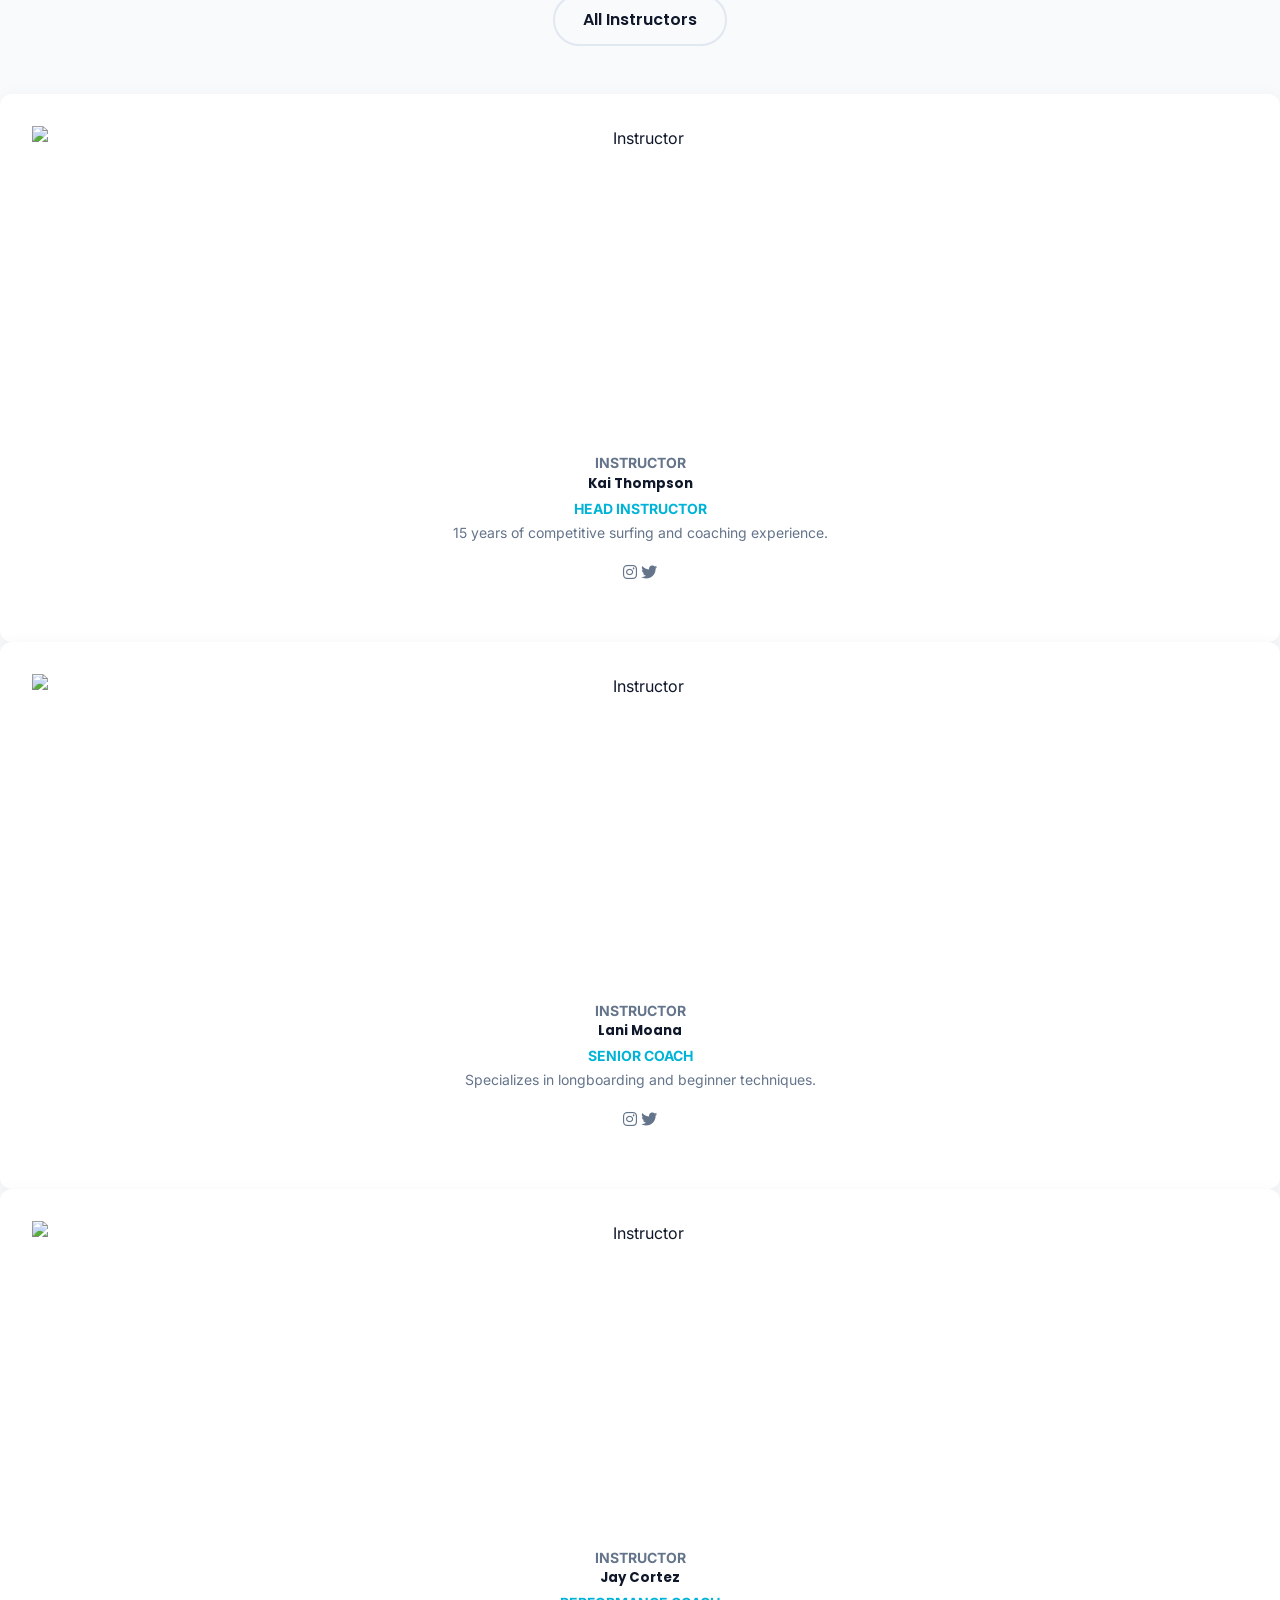
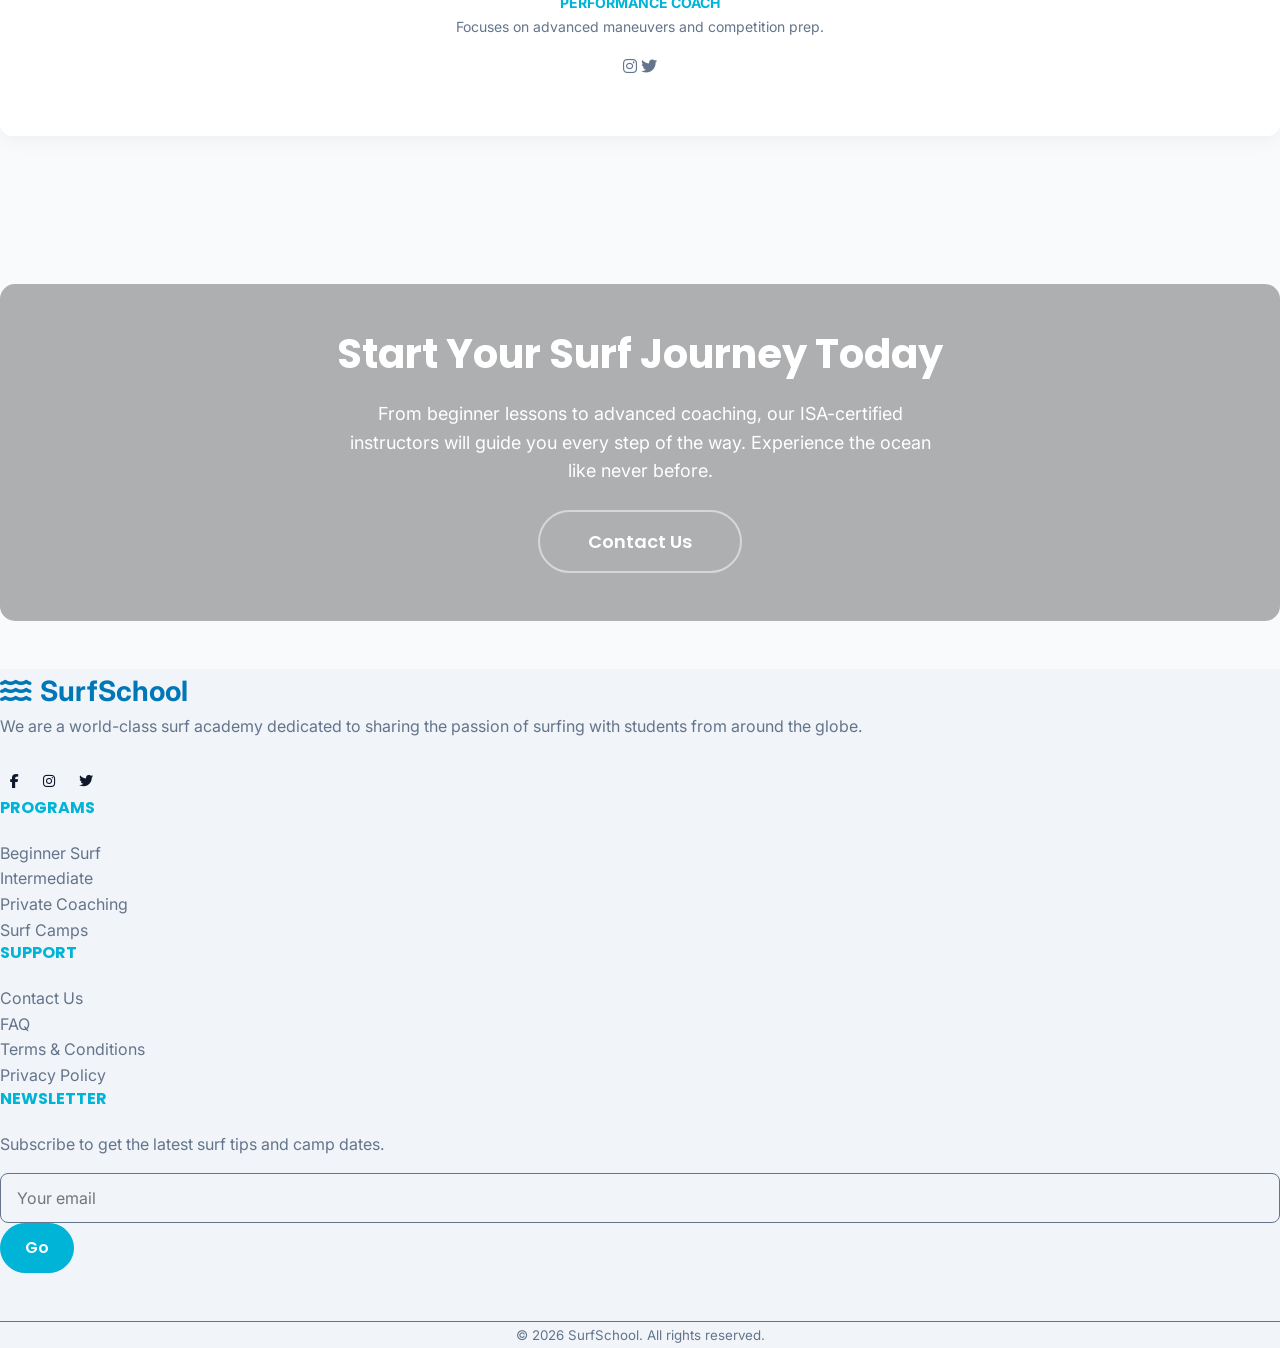
==== commit 3aac2461: "Update" ====
--- a/index.html
+++ b/index.html
@@ -70,7 +70,7 @@
             margin-right: 0 !important;
         }
 
-        @media (max-width: 991px) {
+        @media (max-width: 1199px) {
             .row.g-4 .card .position-relative {
                 height: 250px;
             }
@@ -119,8 +119,9 @@
 
         /* Mobile Navigation */
         .mobile-menu-toggle {
-            display: none;
-
+            display: flex;
+            align-items: center;
+            justify-content: center;
             background: var(--surface);
             border: 1px solid var(--border);
             border-radius: 8px;
@@ -206,9 +207,9 @@
             display: block;
         }
 
-        @media (max-width: 768px) {
+        @media (max-width: 1199px) {
             .mobile-menu-toggle {
-                display: block;
+                display: flex;
             }
         }
     </style>
@@ -220,8 +221,14 @@
     <!-- Mobile Navigation Menu -->
     <nav class="mobile-nav-menu" id="mobile-nav-menu">
         <ul class="nav-links">
-            <li><a href="index.html">Home 1</a></li>
-            <li><a href="home-2.html">Home 2</a></li>
+            <li class="has-submenu">
+                <a href="#" class="submenu-toggle">Home <i class="fas fa-chevron-down ms-2"></i></a>
+                <ul class="submenu"
+                    style="display: none; padding-left: 1.5rem; background: rgba(0,0,0,0.05); border-radius: 8px;">
+                    <li><a href="index.html">Home 1</a></li>
+                    <li><a href="home-2.html">Home 2</a></li>
+                </ul>
+            </li>
             <li><a href="about.html">About</a></li>
             <li><a href="programs.html">Programs</a></li>
             <li><a href="pricing.html">Pricing</a></li>
@@ -246,7 +253,7 @@
                 </a>
             </div>
 
-            <div class="navbar-nav-wrapper d-none d-lg-flex align-items-center gap-4">
+            <div class="navbar-nav-wrapper d-none d-xl-flex align-items-center gap-4">
                 <div class="dropdown position-relative">
                     <a href="#" class="nav-link dropdown-toggle active">Home <i class="fas fa-chevron-down ms-1"
                             style="font-size: 0.8em;"></i></a>
@@ -274,17 +281,17 @@
                 </button>
 
                 <!-- Desktop Buttons -->
-                <a href="dashboard.html" class="btn btn-outline-primary px-3 py-1 rounded-pill d-none d-lg-inline-flex">
+                <a href="dashboard.html" class="btn btn-outline-primary px-3 py-1 rounded-pill d-none d-xl-inline-flex">
                     Dashboard
                 </a>
 
-                <a href="signup.html" class="btn btn-primary d-none d-lg-inline-flex px-4 py-2"
+                <a href="signup.html" class="btn btn-primary d-none d-xl-inline-flex px-4 py-2"
                     style="font-size: 0.9rem;">
                     Sign Up
                 </a>
 
                 <!-- Hamburger (Mobile Only) -->
-                <button class="mobile-menu-toggle d-lg-none" id="mobile-menu-toggle">
+                <button class="mobile-menu-toggle d-xl-none" id="mobile-menu-toggle">
                     <i class="fas fa-bars"></i>
                 </button>
 
@@ -397,8 +404,7 @@
                             <h3 class="h4 mb-3"><a href="program-details.html?id=intro"
                                     class="text-reset text-decoration-none">First Wave</a></h3>
                             <p class="text-secondary mb-4">Perfect for absolute beginners. Learn the basics of
-                                paddling,
-                                standing up, and ocean safety.</p>
+                                paddling and ocean safety.</p>
                             <a href="program-details.html?id=intro" class="btn btn-outline w-100 rounded-pill">View
                                 Details</a>
                         </div>
@@ -630,7 +636,7 @@
     <footer class="bg-light text-dark pt-5 pb-3">
         <div class="container">
             <div class="row g-5 mb-5">
-                <div class="col-lg-4">
+                <div class="col-lg-4 col-md-6">
                     <a href="index.html" class="logo text-primary fw-bold h3 mb-4 d-block">
                         <i class="fa-solid fa-water me-2"></i>SurfSchool
                     </a>
@@ -648,7 +654,7 @@
                                 class="fab fa-twitter"></i></a>
                     </div>
                 </div>
-                <div class="col-lg-2 col-md-4">
+                <div class="col-lg-2 col-md-6">
                     <h4 class="h6 text-accent text-uppercase fw-bold mb-4">Programs</h4>
                     <ul class="d-flex flex-column gap-2">
                         <li><a href="programs.html" class="text-secondary text-decoration-none hover-text-dark">Beginner
@@ -661,7 +667,7 @@
                                 Camps</a></li>
                     </ul>
                 </div>
-                <div class="col-lg-2 col-md-4">
+                <div class="col-lg-2 col-md-6">
                     <h4 class="h6 text-accent text-uppercase fw-bold mb-4">Support</h4>
                     <ul class="d-flex flex-column gap-2">
                         <li><a href="contact.html" class="text-secondary text-decoration-none hover-text-dark">Contact
@@ -674,7 +680,7 @@
                         </li>
                     </ul>
                 </div>
-                <div class="col-lg-4 col-md-4">
+                <div class="col-lg-4 col-md-6">
                     <h4 class="h6 text-accent text-uppercase fw-bold mb-4">Newsletter</h4>
                     <p class="text-secondary mb-3">Subscribe to get the latest surf tips and camp dates.</p>
                     <form action="#" class="d-flex gap-2">
@@ -702,59 +708,7 @@
     <script src="assets/js/animations.js"></script>
     <script src="assets/js/main.js"></script>
 
-    <script>
-        // Scroll to top function
-        function scrollToTop() {
-            window.scrollTo({
-                top: 0,
-                behavior: 'smooth'
-            });
-        }
-
-        // Show/hide scroll-to-top button based on scroll position
-        window.addEventListener('scroll', function () {
-            const scrollButton = document.getElementById('scrollToTop');
-            if (window.pageYOffset > 300) {
-                scrollButton.style.display = 'flex';
-            } else {
-                scrollButton.style.display = 'none';
-            }
-        });
-
-        // Mobile menu toggle functionality
-        const mobileMenuToggle = document.getElementById('mobile-menu-toggle');
-        const mobileNavMenu = document.getElementById('mobile-nav-menu');
-        const overlay = document.getElementById('overlay');
-
-        mobileMenuToggle.addEventListener('click', () => {
-            mobileNavMenu.classList.toggle('active');
-            overlay.classList.toggle('active');
-        });
-
-        // Close mobile menu when clicking overlay
-        overlay.addEventListener('click', () => {
-            mobileNavMenu.classList.remove('active');
-            overlay.classList.remove('active');
-        });
-
-        // Close mobile menu when clicking a link
-        const navLinks = document.querySelectorAll('.nav-links a');
-        navLinks.forEach(link => {
-            link.addEventListener('click', () => {
-                mobileNavMenu.classList.remove('active');
-                overlay.classList.remove('active');
-            });
-        });
-
-        // Highlight current page
-        const currentPage = window.location.pathname.split('/').pop() || 'index.html';
-        navLinks.forEach(link => {
-            const linkPage = link.getAttribute('href');
-            if (linkPage === currentPage) {
-                link.classList.add('active');
-            }
-        });
-    </script>
+
 </body>
 
-</html>+</html>
--- a/assets/css/style.css
+++ b/assets/css/style.css
@@ -865,7 +865,7 @@
     font-weight: 400 !important;
 }
 
-@media (max-width: 991px) {
+@media (max-width: 767px) {
     footer {
         padding-top: 3rem !important;
         padding-bottom: 2rem !important;
@@ -880,8 +880,9 @@
 
     footer .col-lg-4,
     footer .col-lg-2,
+    footer .col-md-6,
     footer .col-md-4 {
-        width: 100%;
+        width: 100% !important;
         margin-bottom: 2rem;
         text-align: center;
     }
@@ -916,6 +917,12 @@
     }
 }
 
+@media (min-width: 768px) and (max-width: 1199px) {
+    footer .col-md-6 {
+        margin-bottom: 2rem;
+    }
+}
+
 /* Navbar Alignment Wrappers */
 .navbar-brand-wrapper {
     flex: 1;
